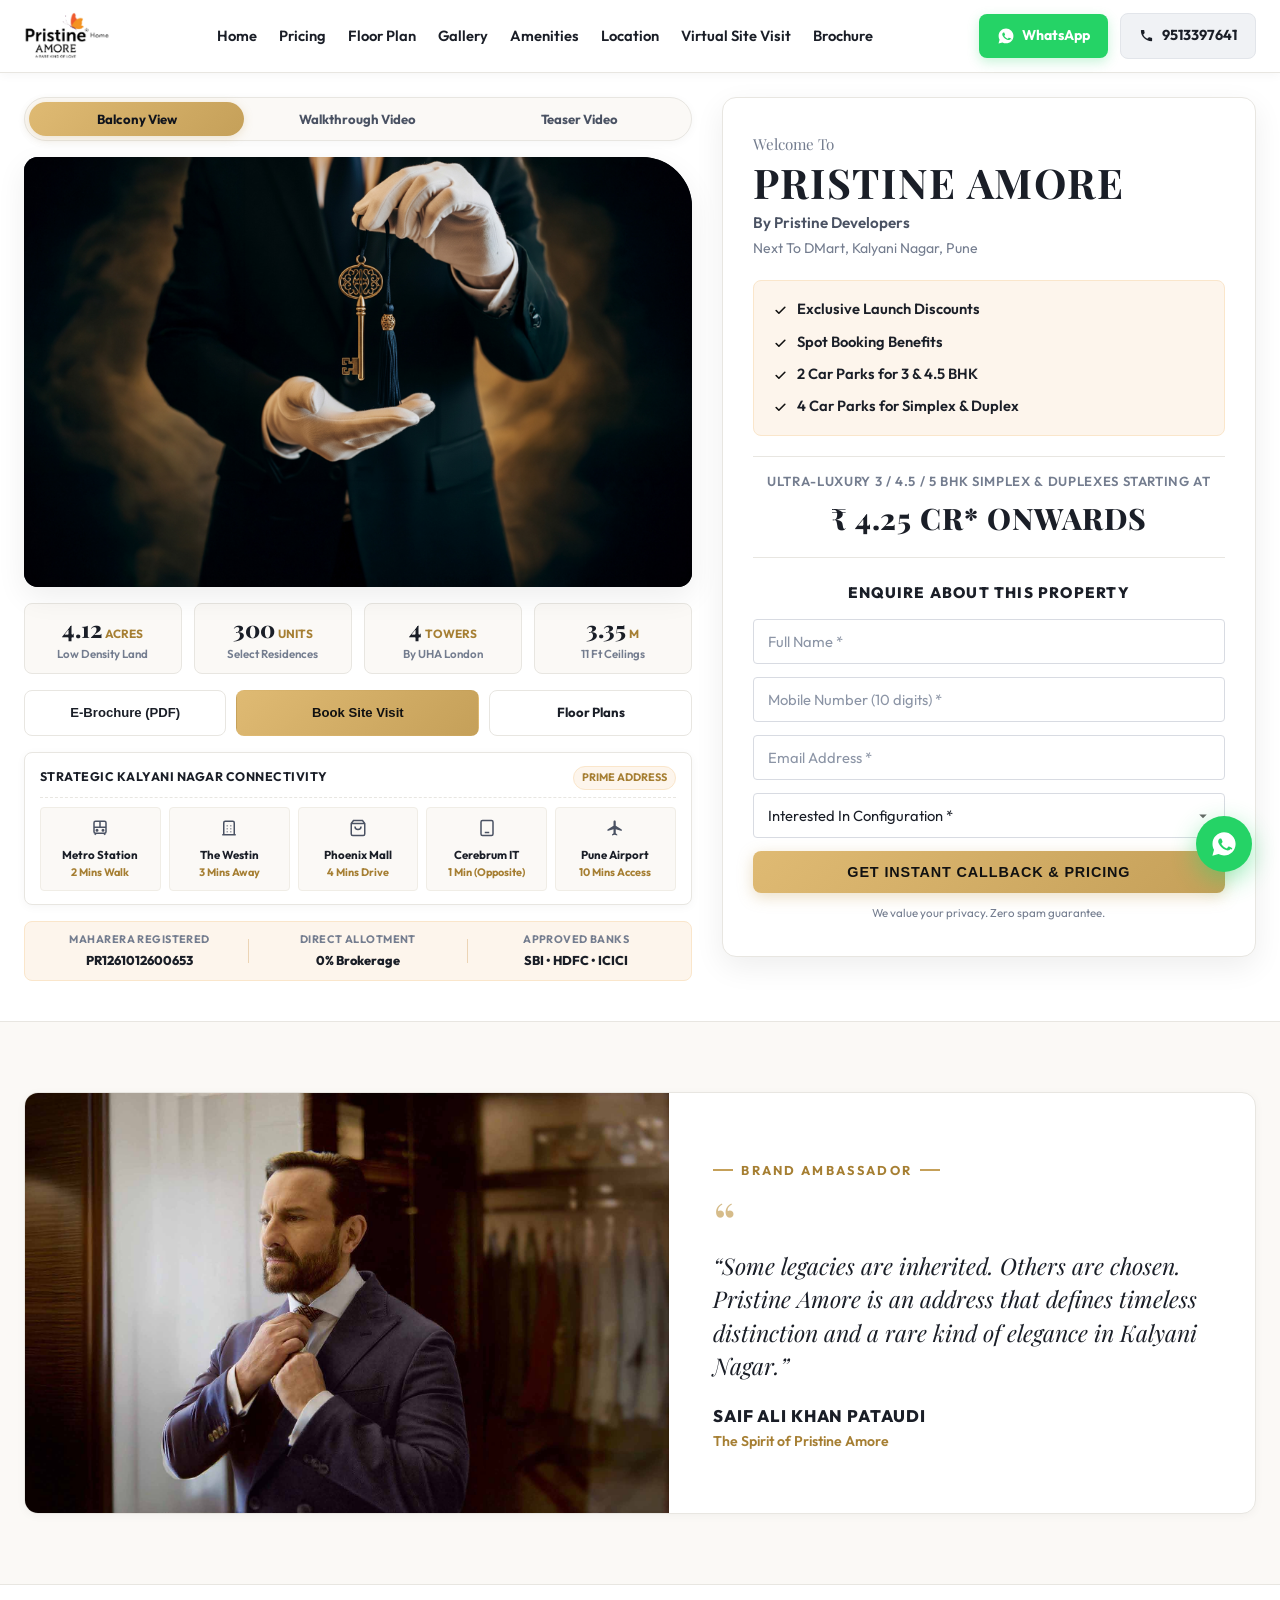
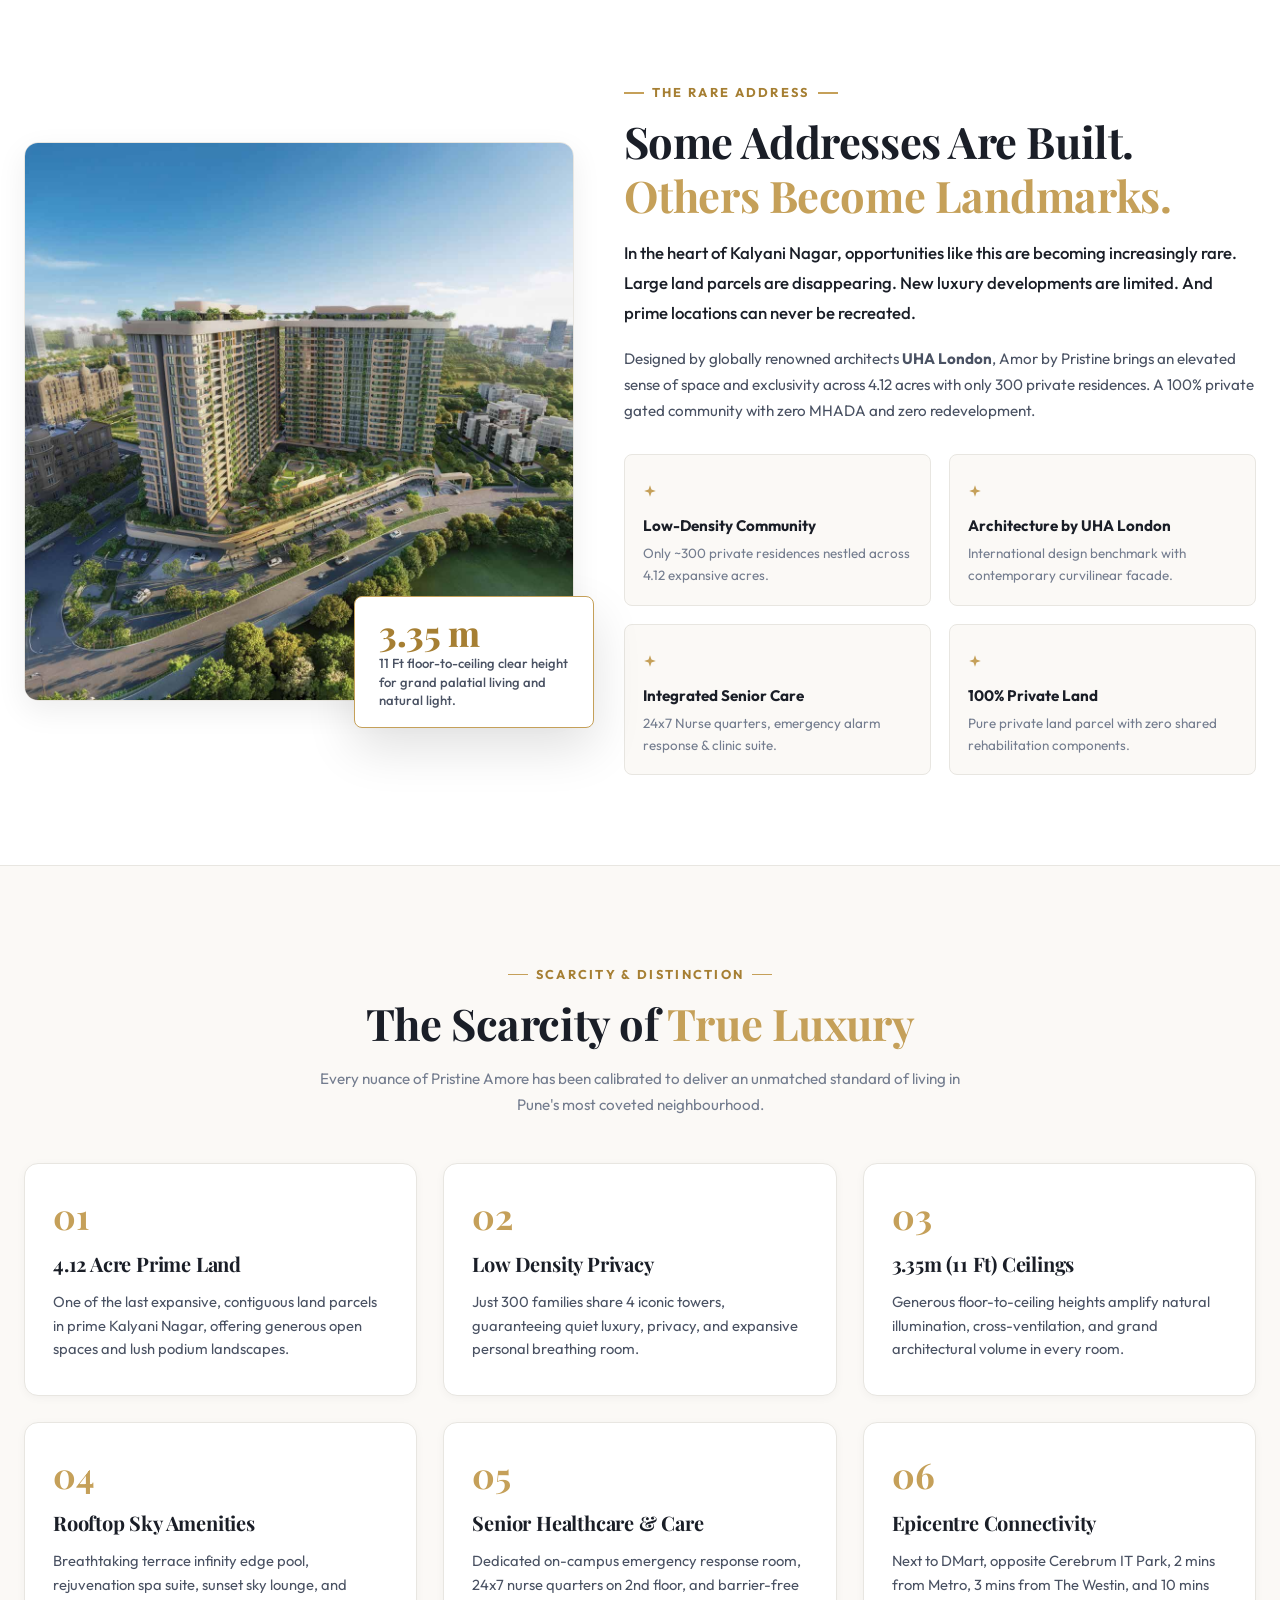
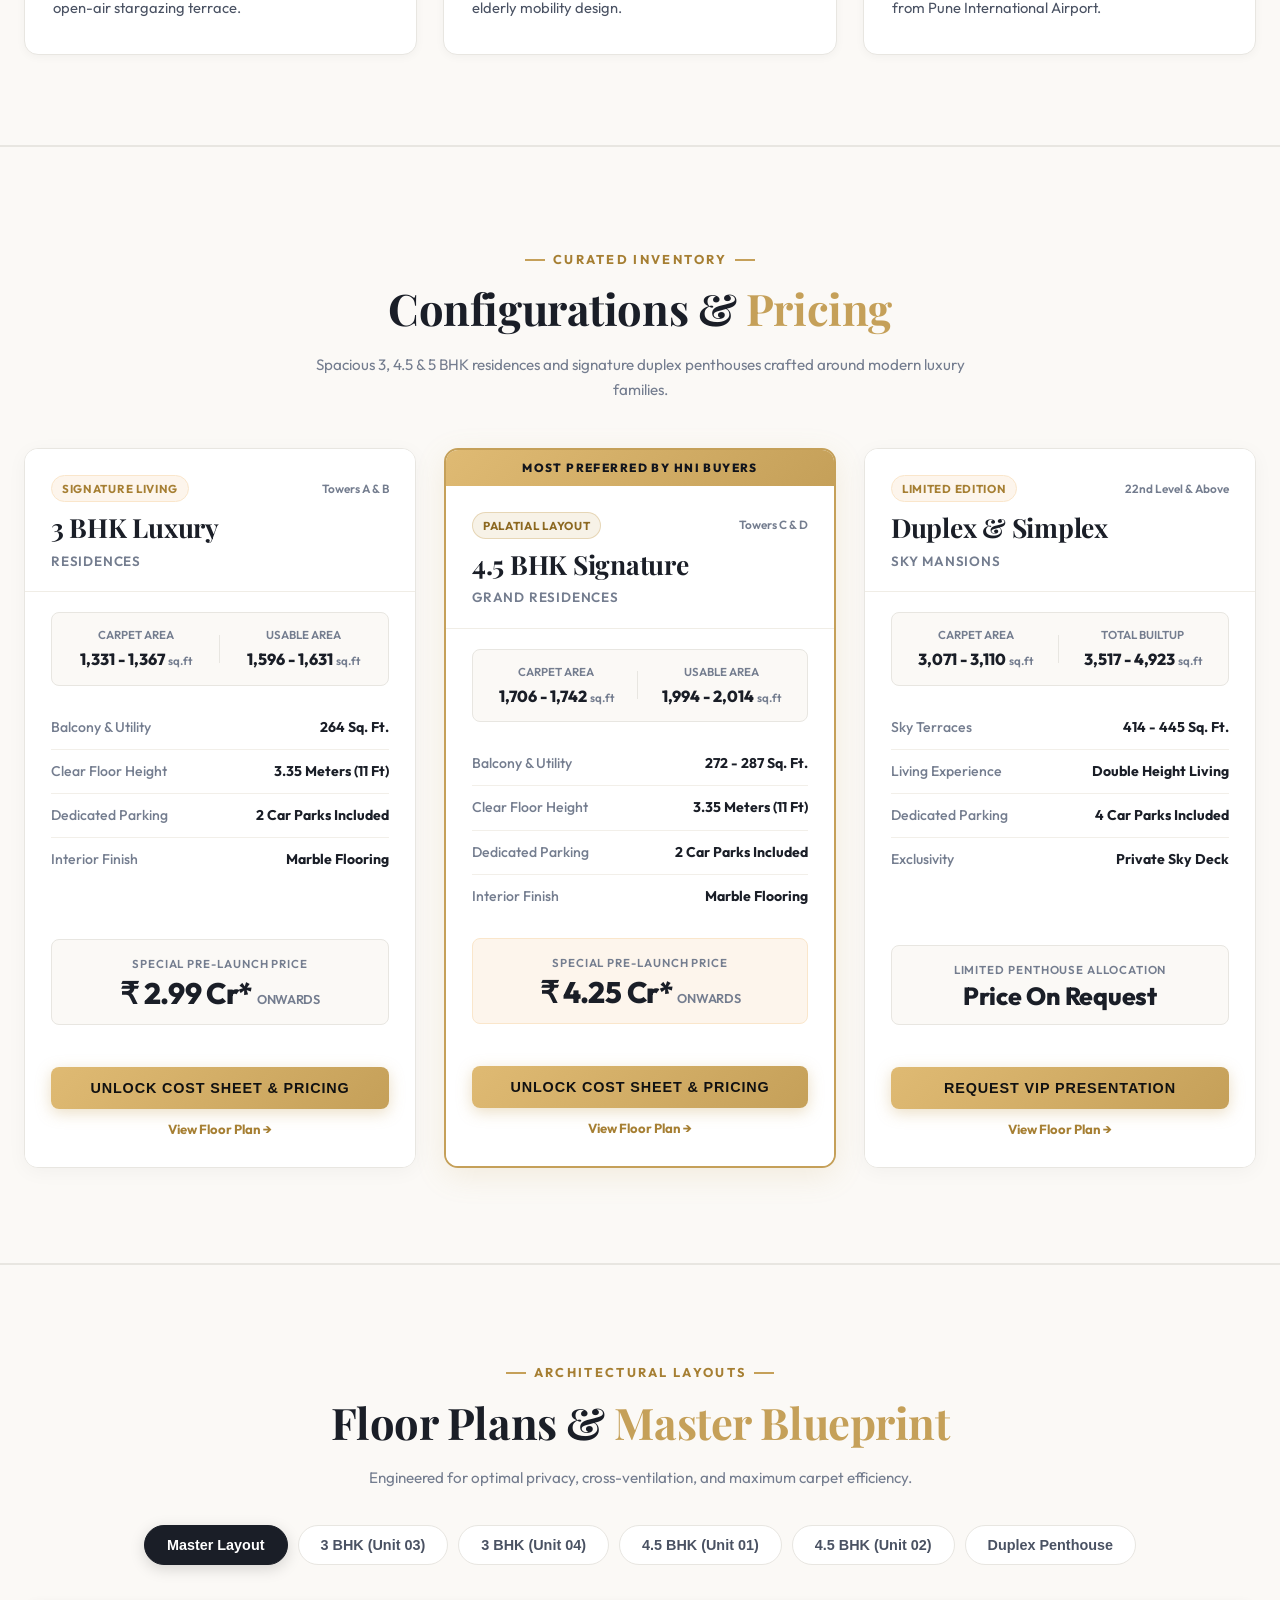
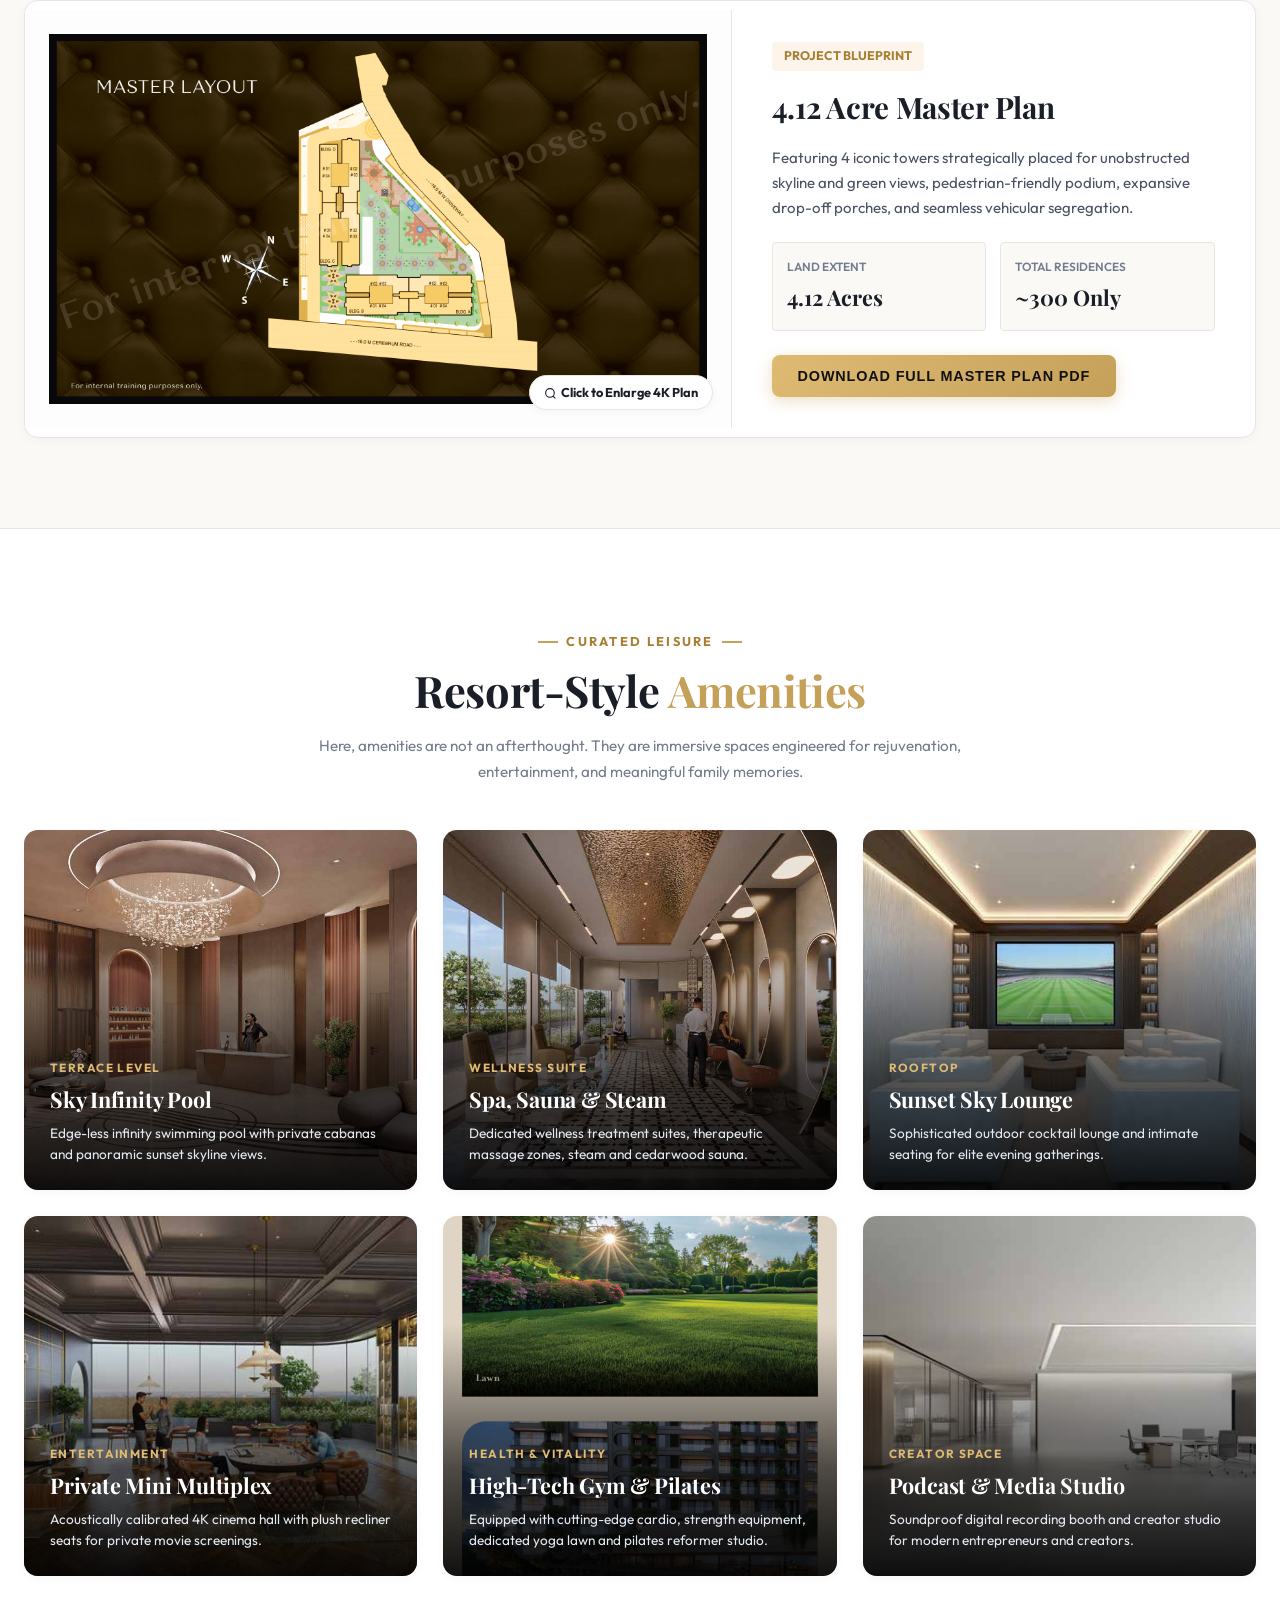
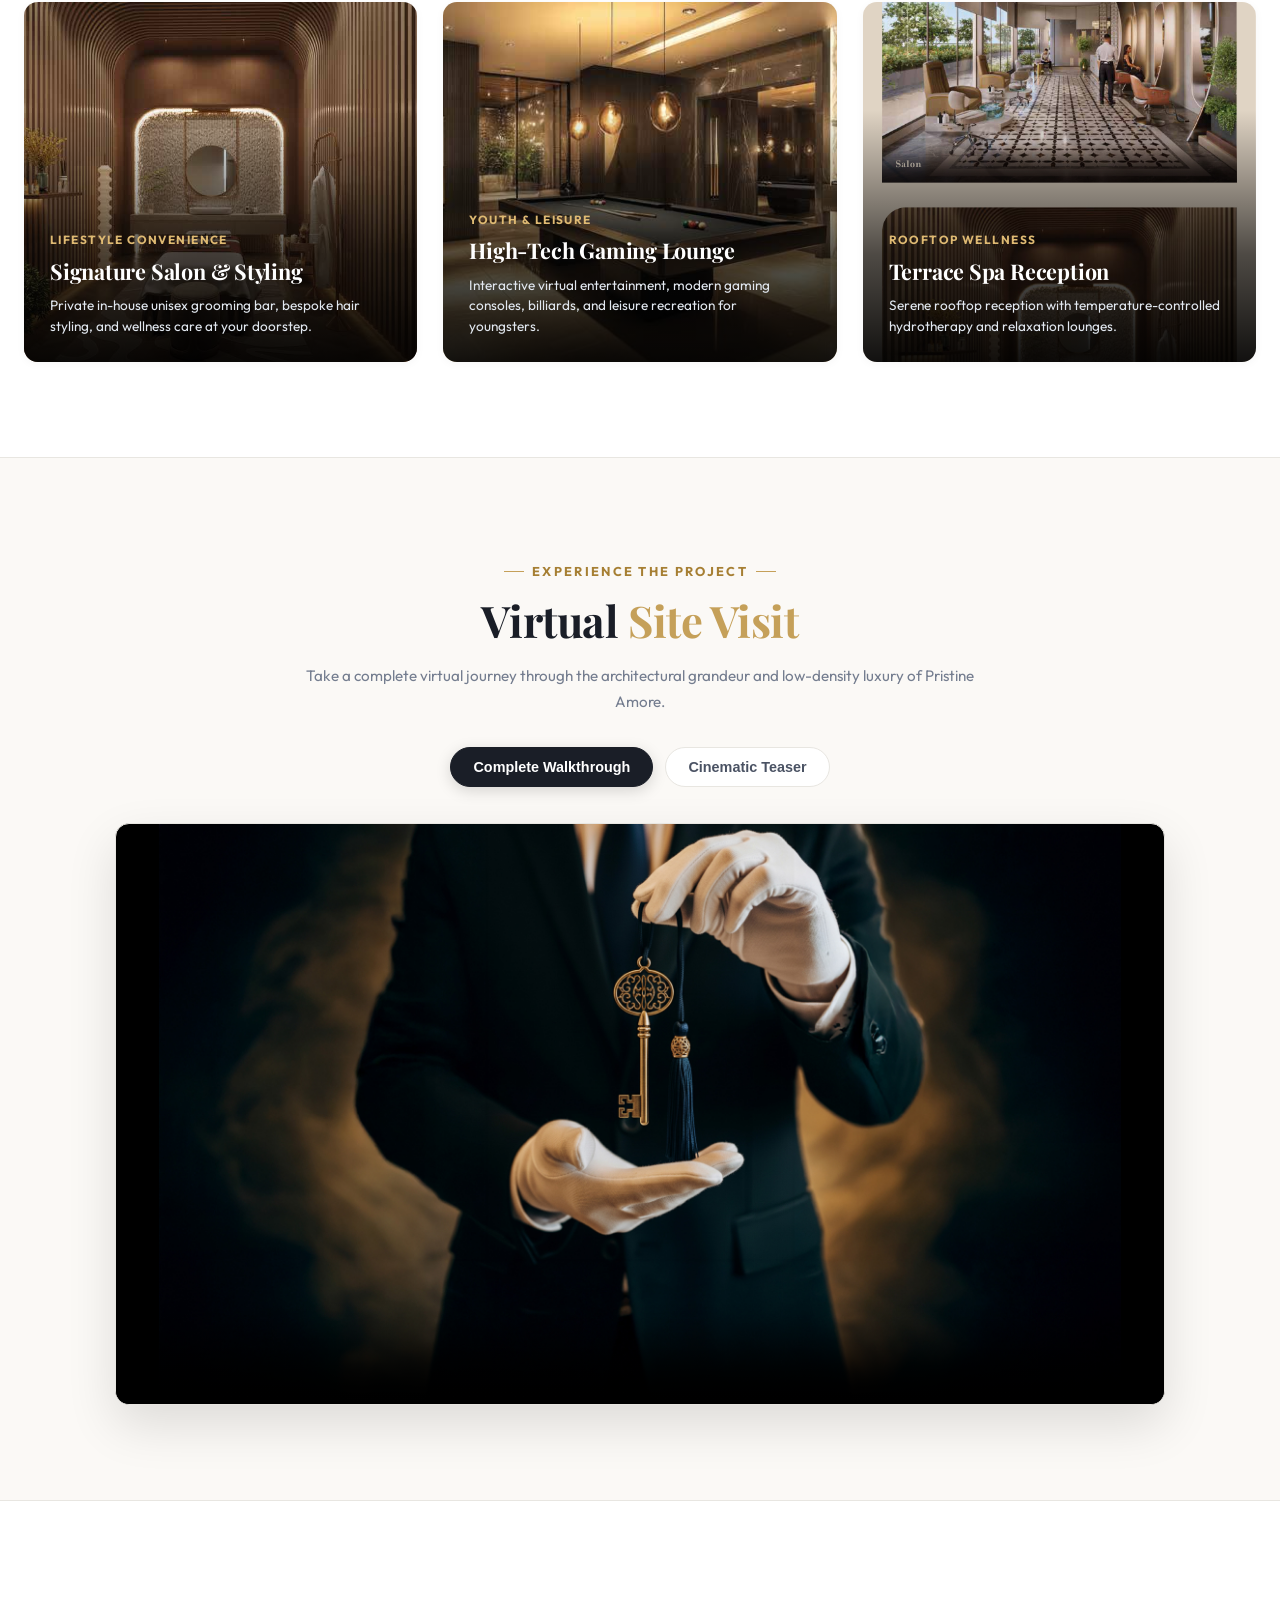
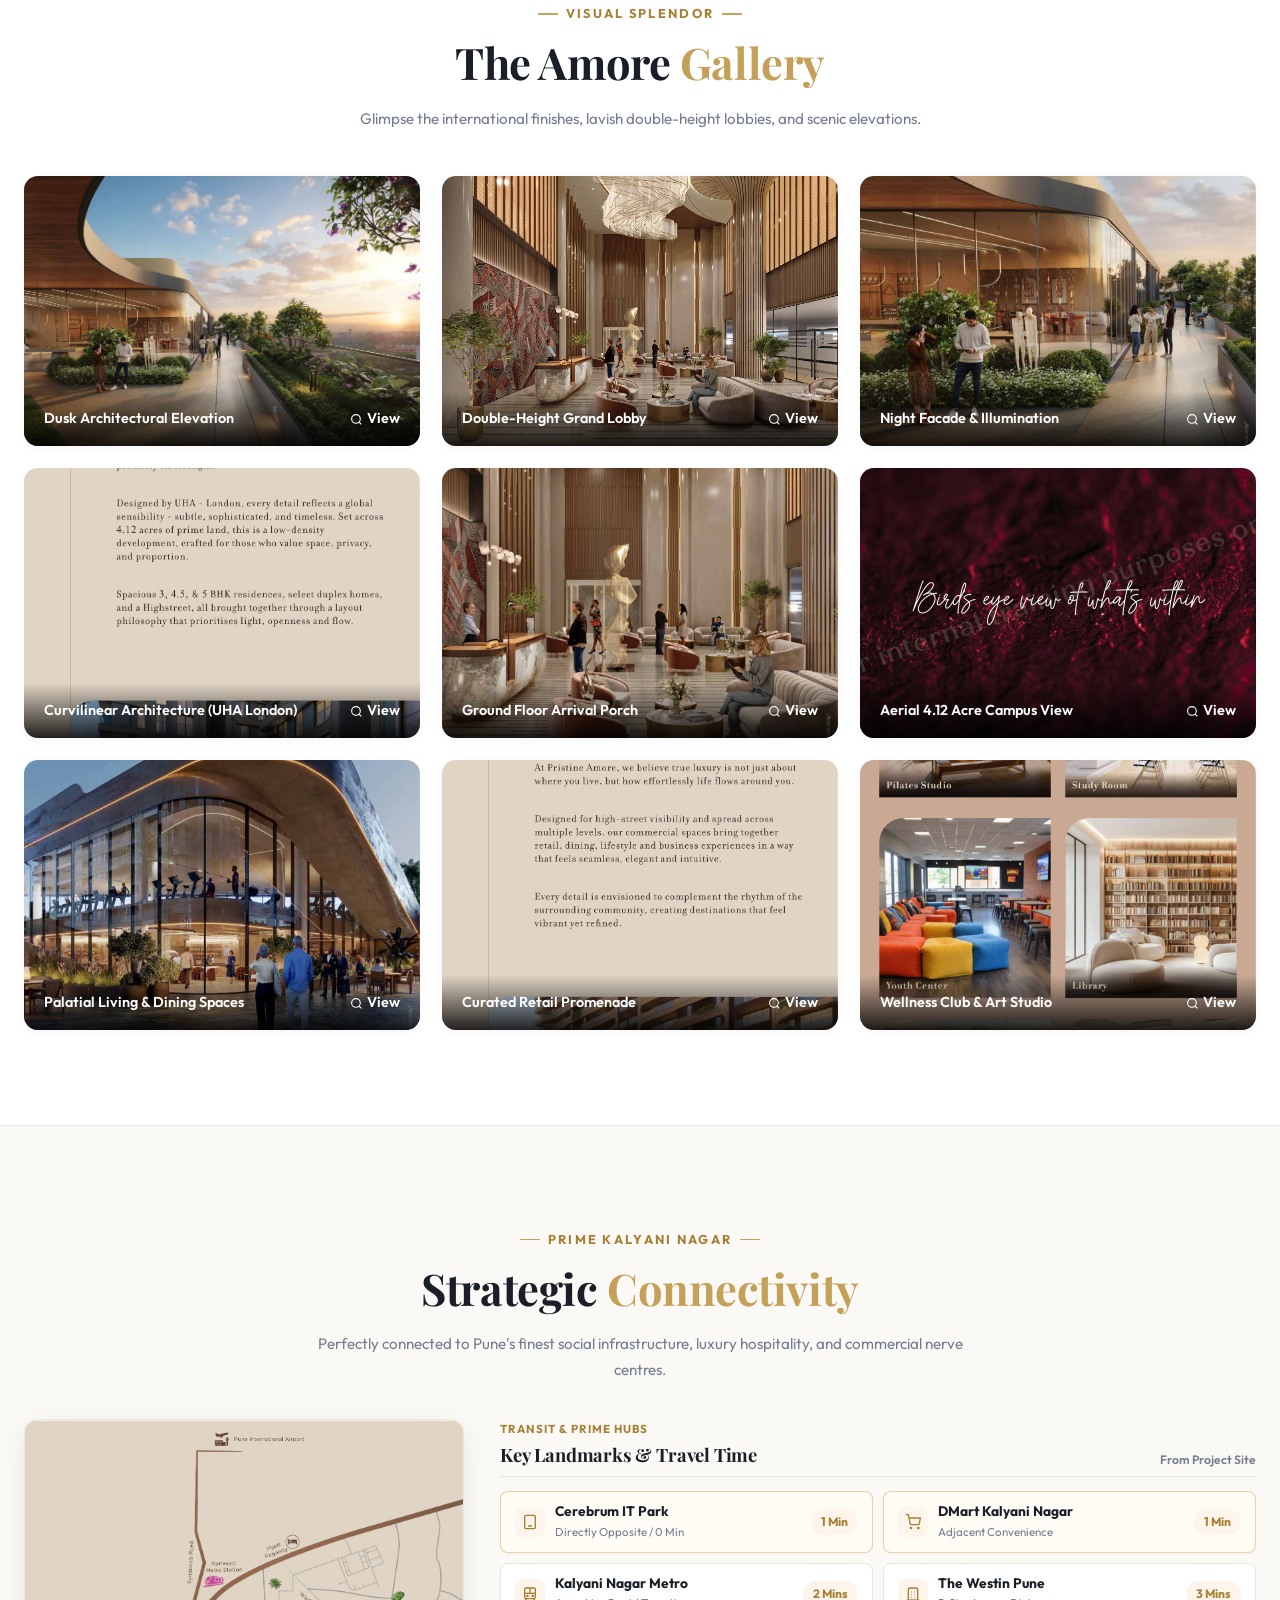
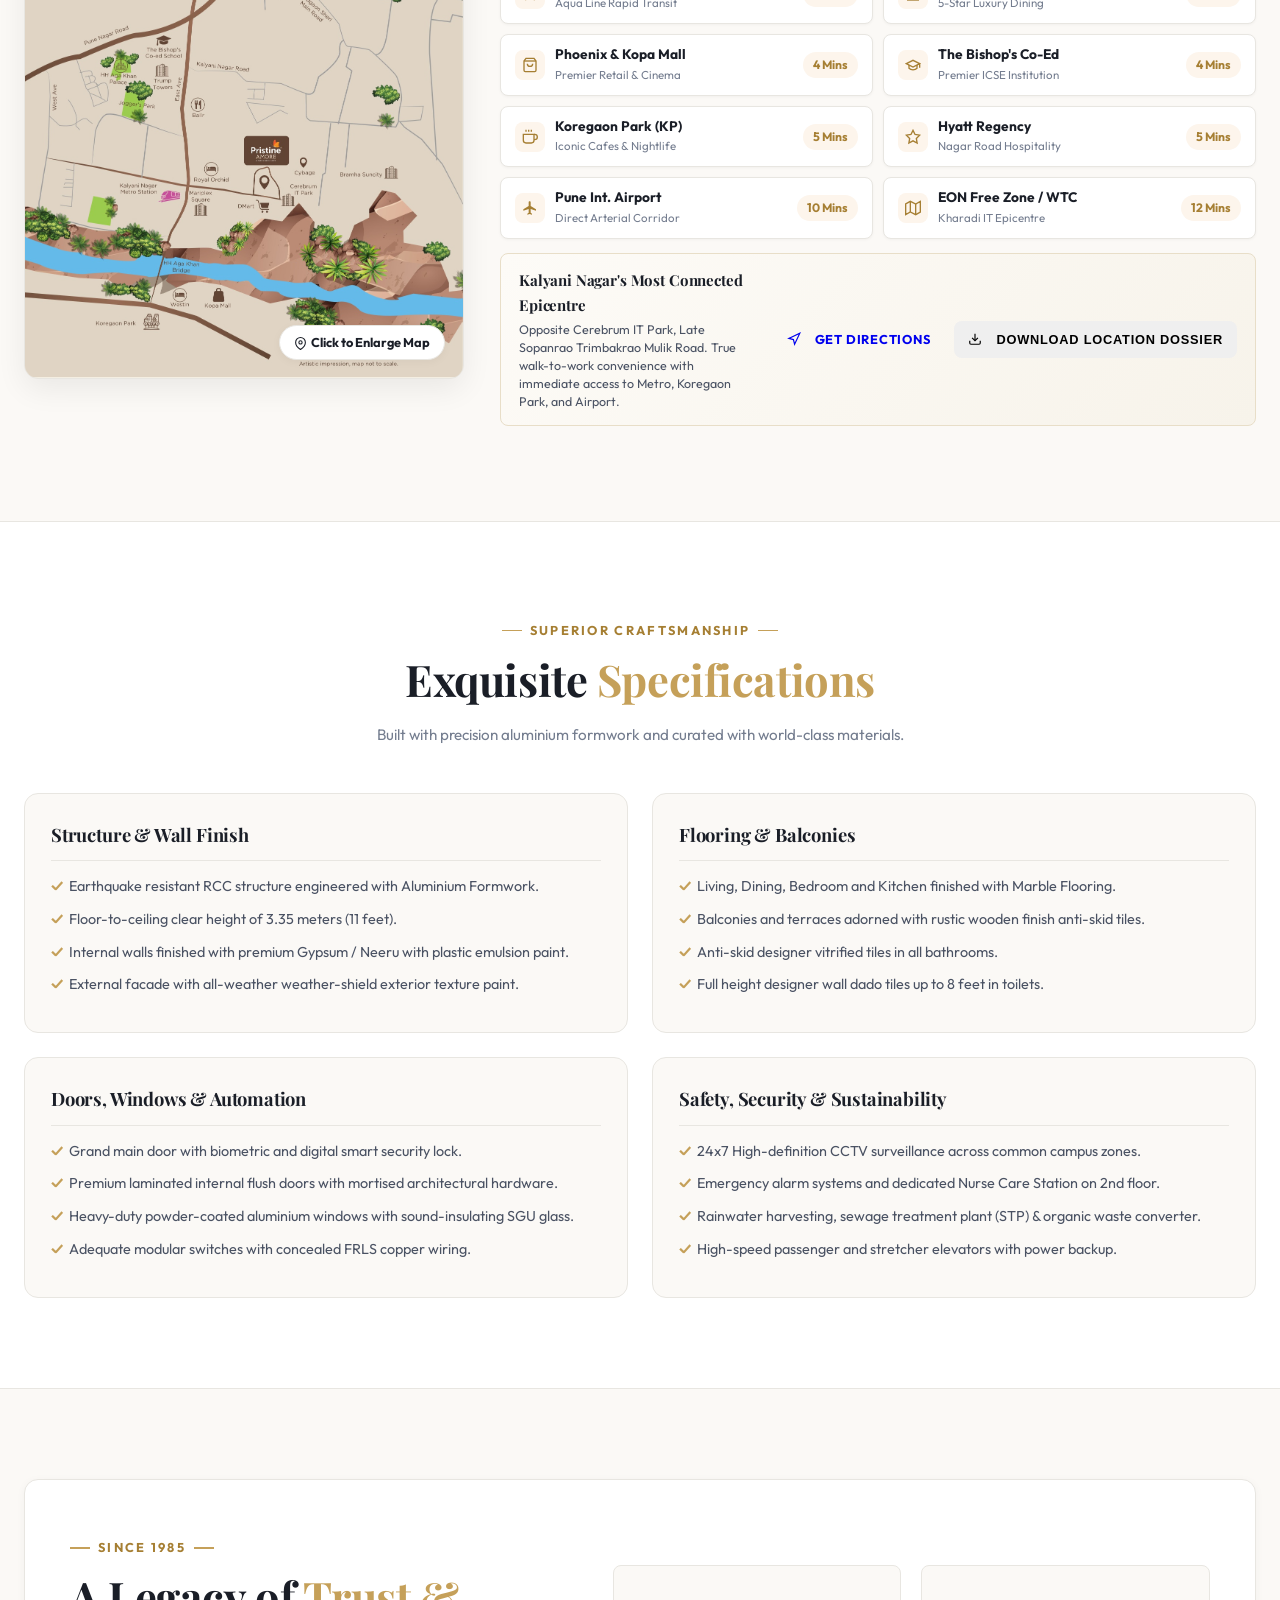
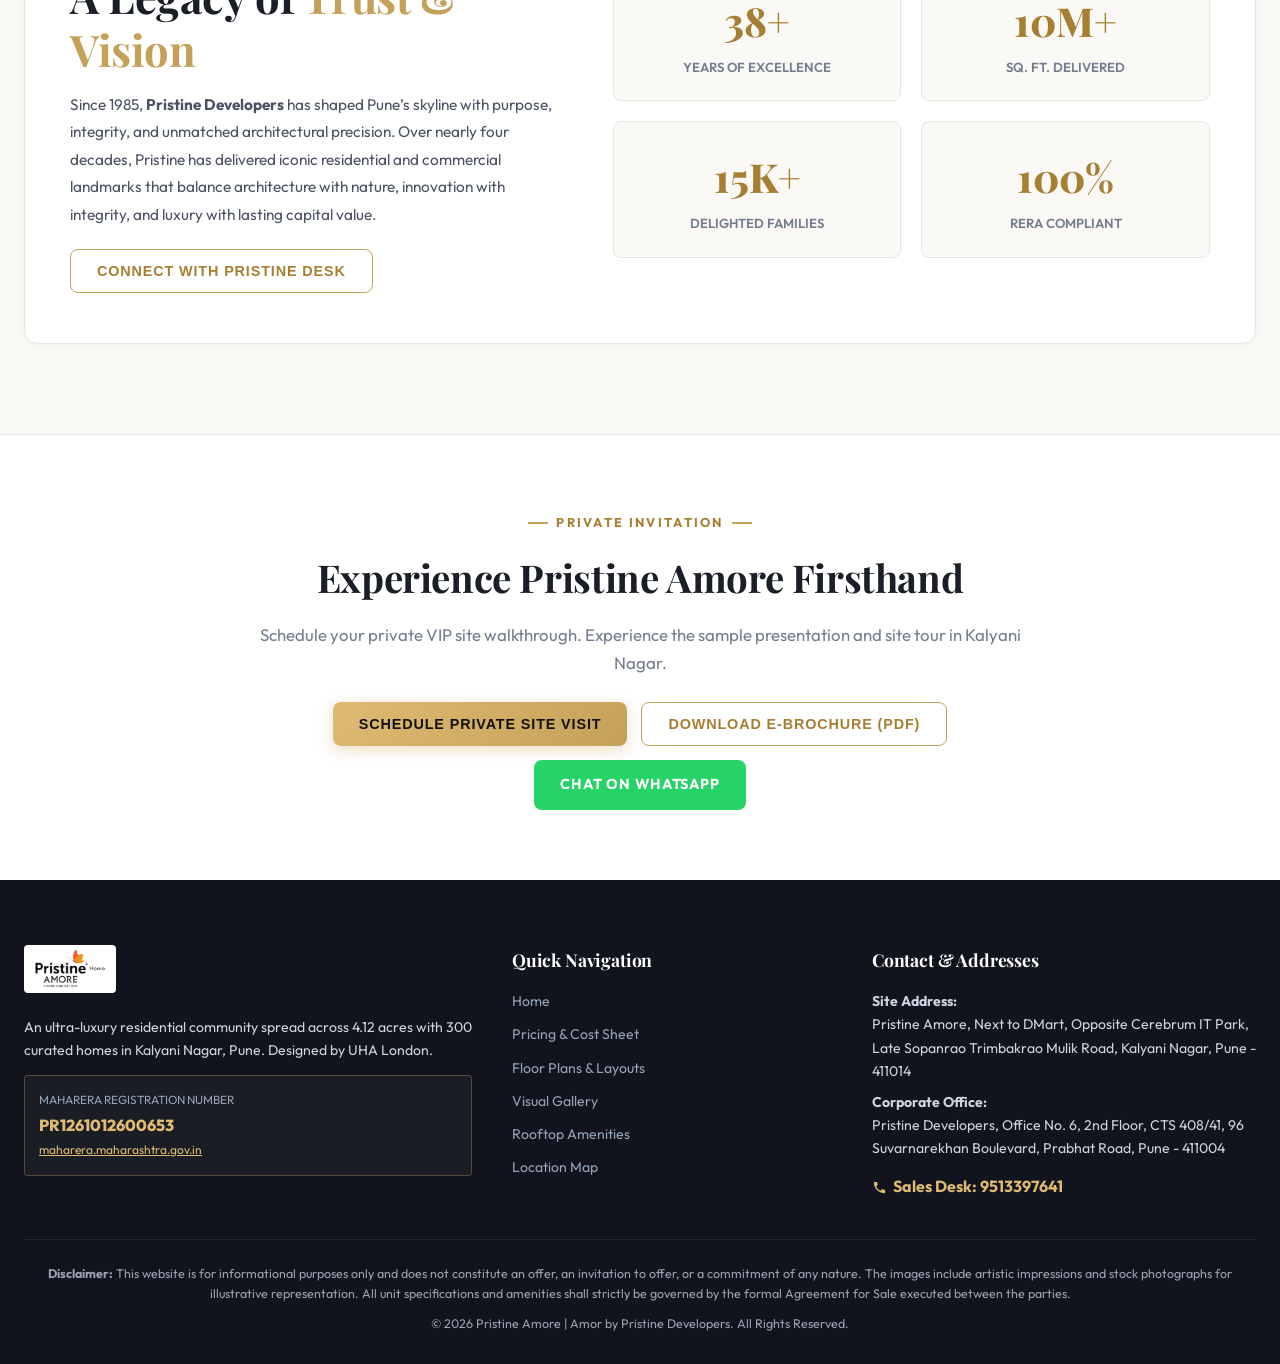
==== index.html @ bbbcb32c "first commit" ====
<!DOCTYPE html>
<html lang="en">
<head>
  <meta charset="UTF-8">
  <meta name="viewport" content="width=device-width, initial-scale=1.0, maximum-scale=5.0">
  <title>Pristine Amore Kalyani Nagar | Ultra-Luxury 3 & 4.5 BHK Residences Pune</title>
  <meta name="description" content="Welcome to Pristine Amore by Pristine Developers. Ultra-Luxury 3, 4.5 & 5 BHK Simplex & Duplexes next to DMart, Kalyani Nagar, Pune. RERA: PR1261012600653.">
  <meta name="keywords" content="Pristine Amore, Pristine Amore Kalyani Nagar, Amor by Pristine, Luxury flats in Kalyani Nagar, 3 BHK Kalyani Nagar, 4.5 BHK Pune, Pristine Developers">
  
  <!-- Favicon -->
  <link rel="icon" type="image/png" href="assets/images/logo_clean.png?v=3.2">

  <!-- Google Fonts -->
  <link rel="preconnect" href="https://fonts.googleapis.com">
  <link rel="preconnect" href="https://fonts.gstatic.com" crossorigin>
  <link href="https://fonts.googleapis.com/css2?family=Outfit:wght@300;400;500;600;700;800&family=Playfair+Display:ital,wght@0,500;0,600;0,700;0,800;1,500;1,600&display=swap" rel="stylesheet">

  <!-- Core Stylesheet -->
  <link rel="stylesheet" href="style.css?v=3.3">
</head>
<body>

  <!-- ========================================================================
       TOP HEADER & NAVBAR (Exact Clean White Layout like amorepristine.com)
       ======================================================================== -->
  <header class="site-header">
    <div class="container nav-container">
      <a href="#" class="brand-logo-wrap" aria-label="Pristine Amore Homepage">
        <img src="assets/images/logo_clean.png?v=3.2" alt="Pristine Amore Logo" class="brand-logo-img">
      </a>

      <!-- Desktop Navigation Menu -->
      <nav class="desktop-nav" aria-label="Primary Navigation">
        <a href="#hero" class="nav-link">Home</a>
        <a href="#pricing" class="nav-link">Pricing</a>
        <a href="#floorplans" class="nav-link">Floor Plan</a>
        <a href="#gallery" class="nav-link">Gallery</a>
        <a href="#amenities" class="nav-link">Amenities</a>
        <a href="#location" class="nav-link">Location</a>
        <a href="#video-tour" class="nav-link">Virtual Site Visit</a>
        <a href="#" class="nav-link" data-open-modal="true" data-source="Header Brochure Nav" data-title="Download Project E-Brochure">Brochure</a>
      </nav>

      <!-- Action Buttons -->
      <div class="nav-actions">
        <a href="https://wa.me/919513397641?text=Hi,%20I%20am%20interested%20in%20Pristine%20Amore%20Kalyani%20Nagar.%20Please%20share%20details." target="_blank" rel="noopener" class="nav-whatsapp-btn" title="Chat on WhatsApp">
          <svg width="18" height="18" viewBox="0 0 24 24" fill="currentColor"><path d="M12.04 2c-5.46 0-9.91 4.45-9.91 9.91 0 1.75.46 3.45 1.32 4.95L2.05 22l5.25-1.38c1.45.79 3.08 1.21 4.74 1.21 5.46 0 9.91-4.45 9.91-9.91 0-2.65-1.03-5.14-2.9-7.01A9.816 9.816 0 0012.04 2zm5.79 14.07c-.24.68-1.39 1.3-1.92 1.38-.49.07-1.12.1-3.23-.77-2.69-1.12-4.41-3.87-4.54-4.05-.13-.18-1.09-1.45-1.09-2.77 0-1.32.69-1.97.94-2.23.24-.26.54-.33.72-.33.18 0 .36 0 .52.01.17.01.39-.06.61.47.23.55.78 1.9.85 2.04.07.15.12.32.02.52-.1.2-.15.33-.3.51-.15.18-.32.4-.46.54-.15.15-.31.32-.13.63.18.31.79 1.31 1.7 2.12 1.17 1.04 2.16 1.37 2.47 1.52.31.15.49.13.67-.08.18-.21.78-.91.99-1.22.21-.31.42-.26.7-.15.28.11 1.78.84 2.08.99.3.15.5.23.57.36.07.13.07.76-.17 1.44z"/></svg>
          <span>WhatsApp</span>
        </a>

        <a href="tel:+919513397641" class="nav-phone-btn" title="Call Sales Desk">
          <svg width="15" height="15" viewBox="0 0 24 24" fill="currentColor"><path d="M6.62 10.79a15.053 15.053 0 006.59 6.59l2.2-2.2c.27-.27.67-.36 1.02-.24 1.12.37 2.33.57 3.57.57.55 0 1 .45 1 1V20c0 .55-.45 1-1 1-9.39 0-17-7.61-17-17 0-.55.45-1 1-1h3.5c.55 0 1 .45 1 1 0 1.25.2 2.45.57 3.57.11.35.03.74-.25 1.02l-2.2 2.2z"/></svg>
          <span>9513397641</span>
        </a>

        <button class="mobile-menu-btn" aria-label="Toggle Navigation Menu">
          <svg width="28" height="28" viewBox="0 0 24 24" fill="none" stroke="currentColor" stroke-width="2"><line x1="3" y1="12" x2="21" y2="12"></line><line x1="3" y1="6" x2="21" y2="6"></line><line x1="3" y1="18" x2="21" y2="18"></line></svg>
        </button>
      </div>
    </div>
  </header>

  <!-- Mobile Drawer Menu -->
  <aside class="mobile-nav-drawer">
    <button class="mobile-drawer-close" aria-label="Close Menu">&times;</button>
    <div style="margin-bottom: 20px;">
      <img src="assets/images/logo_clean.png?v=3.2" alt="Pristine Amore" style="height: 48px;">
    </div>
    <ul class="mobile-nav-links">
      <li><a href="#hero" class="mobile-nav-link">Home</a></li>
      <li><a href="#pricing" class="mobile-nav-link">Pricing</a></li>
      <li><a href="#floorplans" class="mobile-nav-link">Floor Plan</a></li>
      <li><a href="#gallery" class="mobile-nav-link">Gallery</a></li>
      <li><a href="#amenities" class="mobile-nav-link">Amenities</a></li>
      <li><a href="#location" class="mobile-nav-link">Location</a></li>
      <li><a href="#video-tour" class="mobile-nav-link">Virtual Site Visit</a></li>
      <li><a href="#overview" class="mobile-nav-link">About Project</a></li>
    </ul>
    <div style="margin-top: 30px;">
      <a href="tel:+919513397641" class="btn btn-dark" style="width: 100%; margin-bottom: 12px; text-align: center;">Call 9513397641</a>
      <a href="https://wa.me/919513397641" target="_blank" rel="noopener" class="btn" style="width: 100%; background: var(--whatsapp-green); color: #fff; text-align: center;">WhatsApp Chat</a>
    </div>
  </aside>

  <!-- ========================================================================
       HERO SECTION (Exact Layout & Visuals like amorepristine.com)
       ======================================================================== -->
  <section class="hero-clean-section" id="hero">
    <div class="container hero-clean-grid">
      <!-- Left Hero Column (Media + Quick Stats + Action Pills) -->
      <div class="hero-left-column">
        <!-- Hero Media Segmented Switcher (Clean Dedicated Bar - Never Obstructs Video) -->
        <div class="hero-media-switch-bar">
          <button class="hero-switch-btn active" data-type="photo">
            Balcony View
          </button>
          <button class="hero-switch-btn" data-type="video" data-src="assets/videos/walkthrough.mp4">
            Walkthrough Video
          </button>
          <button class="hero-switch-btn" data-type="video" data-src="assets/videos/teaser.mp4">
            Teaser Video
          </button>
        </div>

        <!-- Curved Media Container (100% Clean Visual - Zero Overlays) -->
        <div class="hero-media-container">
          <!-- High-Res Balcony Render (From User Reference) -->
          <img src="assets/images/hero_balcony_luxury.jpg" alt="Pristine Amore Luxury Balcony" id="heroMainImg" class="hero-media-img">

          <!-- Embedded Video Player (Full Quality, No Tint) -->
          <video id="heroMainVideo" class="hero-media-video" controls loop playsinline preload="metadata">
            <source src="assets/videos/teaser.mp4" type="video/mp4">
            Your browser does not support video.
          </video>
        </div>

        <!-- Quick Snapshot Stats Strip (Fills Space Perfectly) -->
        <div class="hero-quick-stats">
          <div class="quick-stat-card">
            <div class="stat-number-wrap">
              <span class="stat-number">4.12</span>
              <span class="stat-unit">Acres</span>
            </div>
            <span class="stat-desc">Low Density Land</span>
          </div>
          <div class="quick-stat-card">
            <div class="stat-number-wrap">
              <span class="stat-number">300</span>
              <span class="stat-unit">Units</span>
            </div>
            <span class="stat-desc">Select Residences</span>
          </div>
          <div class="quick-stat-card">
            <div class="stat-number-wrap">
              <span class="stat-number">4</span>
              <span class="stat-unit">Towers</span>
            </div>
            <span class="stat-desc">By UHA London</span>
          </div>
          <div class="quick-stat-card">
            <div class="stat-number-wrap">
              <span class="stat-number">3.35</span>
              <span class="stat-unit">m</span>
            </div>
            <span class="stat-desc">11 Ft Ceilings</span>
          </div>
        </div>

        <!-- Action Pills Under Stats -->
        <div class="hero-action-pills">
          <button class="hero-pill-btn" data-open-modal="true" data-source="Hero Brochure Pill" data-title="Download Project E-Brochure">
            E-Brochure (PDF)
          </button>
          <button class="hero-pill-btn hero-pill-gold" data-open-modal="true" data-source="Hero Site Visit Pill" data-title="Book Private VIP Site Visit">
            Book Site Visit
          </button>
          <a href="#floorplans" class="hero-pill-btn">
            Floor Plans
          </a>
        </div>

        <!-- Prime Connectivity & Proximity Highlights -->
        <div class="hero-connectivity-box">
          <div class="hero-conn-header">
            <span class="hero-conn-title">Strategic Kalyani Nagar Connectivity</span>
            <span class="hero-conn-tag">Prime Address</span>
          </div>
          <div class="hero-conn-grid">
            <div class="hero-conn-item">
              <span class="hero-conn-icon"><svg width="18" height="18" viewBox="0 0 24 24" fill="none" stroke="currentColor" stroke-width="2"><rect x="4" y="3" width="16" height="16" rx="2"></rect><path d="M4 11h16"></path><path d="M12 3v8"></path><circle cx="8" cy="15" r="1"></circle><circle cx="16" cy="15" r="1"></circle><path d="M7 19l-2 2"></path><path d="M17 19l2 2"></path></svg></span>
              <div class="hero-conn-text">
                <strong>Metro Station</strong>
                <span>2 Mins Walk</span>
              </div>
            </div>
            <div class="hero-conn-item">
              <span class="hero-conn-icon"><svg width="18" height="18" viewBox="0 0 24 24" fill="none" stroke="currentColor" stroke-width="2"><path d="M3 21h18"></path><path d="M5 21V5a2 2 0 0 1 2-2h10a2 2 0 0 1 2 2v16"></path><path d="M9 9h1"></path><path d="M9 13h1"></path><path d="M9 17h1"></path><path d="M14 9h1"></path><path d="M14 13h1"></path><path d="M14 17h1"></path></svg></span>
              <div class="hero-conn-text">
                <strong>The Westin</strong>
                <span>3 Mins Away</span>
              </div>
            </div>
            <div class="hero-conn-item">
              <span class="hero-conn-icon"><svg width="18" height="18" viewBox="0 0 24 24" fill="none" stroke="currentColor" stroke-width="2"><path d="M6 2L3 6v14a2 2 0 0 0 2 2h14a2 2 0 0 0 2-2V6l-3-4z"></path><line x1="3" y1="6" x2="21" y2="6"></line><path d="M16 10a4 4 0 0 1-8 0"></path></svg></span>
              <div class="hero-conn-text">
                <strong>Phoenix Mall</strong>
                <span>4 Mins Drive</span>
              </div>
            </div>
            <div class="hero-conn-item">
              <span class="hero-conn-icon"><svg width="18" height="18" viewBox="0 0 24 24" fill="none" stroke="currentColor" stroke-width="2"><rect x="4" y="2" width="16" height="20" rx="2"></rect><line x1="9" y1="6" x2="9" y2="6.01"></line><line x1="15" y1="6" x2="15" y2="6.01"></line><line x1="9" y1="10" x2="9" y2="10.01"></line><line x1="15" y1="10" x2="15" y2="10.01"></line><line x1="9" y1="14" x2="9" y2="14.01"></line><line x1="15" y1="14" x2="15" y2="14.01"></line><line x1="9" y1="18" x2="15" y2="18"></line></svg></span>
              <div class="hero-conn-text">
                <strong>Cerebrum IT</strong>
                <span>1 Min (Opposite)</span>
              </div>
            </div>
            <div class="hero-conn-item">
              <span class="hero-conn-icon"><svg width="18" height="18" viewBox="0 0 24 24" fill="currentColor"><path d="M21 16v-2l-8-5V3.5c0-.83-.67-1.5-1.5-1.5S10 2.67 10 3.5V9l-8 5v2l8-2.5V19l-2 1.5V22l3.5-1 3.5 1v-1.5L13 19v-5.5l8 2.5z"/></svg></span>
              <div class="hero-conn-text">
                <strong>Pune Airport</strong>
                <span>10 Mins Access</span>
              </div>
            </div>
          </div>
        </div>

        <!-- Developer Trust & Allotment Privileges -->
        <div class="hero-trust-bar">
          <div class="hero-trust-item">
            <span class="hero-trust-badge">MahaRERA Registered</span>
            <span class="hero-trust-val">PR1261012600653</span>
          </div>
          <div class="hero-trust-divider"></div>
          <div class="hero-trust-item">
            <span class="hero-trust-badge">Direct Allotment</span>
            <span class="hero-trust-val">0% Brokerage</span>
          </div>
          <div class="hero-trust-divider"></div>
          <div class="hero-trust-item">
            <span class="hero-trust-badge">Approved Banks</span>
            <span class="hero-trust-val">SBI • HDFC • ICICI</span>
          </div>
        </div>
      </div>

      <!-- Right Column: Hero Information & Clean Lead Form -->
      <div class="hero-info-card">
        <span class="hero-welcome-tag">Welcome To</span>
        <h1 class="hero-main-title">PRISTINE AMORE</h1>
        <div class="hero-developer-sub">By Pristine Developers</div>
        <div class="hero-location-sub">Next To DMart, Kalyani Nagar, Pune</div>

        <!-- Beige Highlights Box with Checkmarks (Exact as reference) -->
        <div class="hero-feature-box">
          <ul class="hero-feature-list">
            <li class="hero-feature-item">
              <span class="hero-feature-check"><svg width="13" height="13" viewBox="0 0 24 24" fill="none" stroke="currentColor" stroke-width="3" stroke-linecap="round" stroke-linejoin="round" style="vertical-align: middle;"><polyline points="20 6 9 17 4 12"></polyline></svg></span>
              <span>Exclusive Launch Discounts</span>
            </li>
            <li class="hero-feature-item">
              <span class="hero-feature-check"><svg width="13" height="13" viewBox="0 0 24 24" fill="none" stroke="currentColor" stroke-width="3" stroke-linecap="round" stroke-linejoin="round" style="vertical-align: middle;"><polyline points="20 6 9 17 4 12"></polyline></svg></span>
              <span>Spot Booking Benefits</span>
            </li>
            <li class="hero-feature-item">
              <span class="hero-feature-check"><svg width="13" height="13" viewBox="0 0 24 24" fill="none" stroke="currentColor" stroke-width="3" stroke-linecap="round" stroke-linejoin="round" style="vertical-align: middle;"><polyline points="20 6 9 17 4 12"></polyline></svg></span>
              <span>2 Car Parks for 3 & 4.5 BHK</span>
            </li>
            <li class="hero-feature-item">
              <span class="hero-feature-check"><svg width="13" height="13" viewBox="0 0 24 24" fill="none" stroke="currentColor" stroke-width="3" stroke-linecap="round" stroke-linejoin="round" style="vertical-align: middle;"><polyline points="20 6 9 17 4 12"></polyline></svg></span>
              <span>4 Car Parks for Simplex & Duplex</span>
            </li>
          </ul>
        </div>

        <!-- Pricing Highlight -->
        <div class="hero-price-wrap">
          <div class="hero-config-label">Ultra-Luxury 3 / 4.5 / 5 BHK Simplex & Duplexes Starting At</div>
          <div class="hero-price-val">₹ 4.25 CR* ONWARDS</div>
        </div>

        <!-- Clean Form (Exact Title as reference) -->
        <div class="hero-form-title">ENQUIRE ABOUT THIS PROPERTY</div>

        <form id="heroEnquiryForm" method="POST" action="send-mail.php">
          <input type="hidden" name="source" value="Hero Property Enquiry">

          <div class="form-group">
            <input type="text" name="name" class="form-control" placeholder="Full Name *" required>
          </div>

          <div class="form-group">
            <input type="tel" name="phone" class="form-control" placeholder="Mobile Number (10 digits) *" required pattern="[0-9]{10}">
          </div>

          <div class="form-group">
            <input type="email" name="email" class="form-control" placeholder="Email Address *" required>
          </div>

          <div class="form-group">
            <select name="config" class="form-control" required>
              <option value="" disabled selected>Interested In Configuration *</option>
              <option value="3 BHK Luxury Residence">3 BHK Luxury Residence</option>
              <option value="4.5 BHK Signature Residence">4.5 BHK Signature Residence</option>
              <option value="5 BHK Simplex / Duplex Penthouse">5 BHK Simplex / Duplex</option>
            </select>
          </div>

          <button type="submit" class="btn btn-gold" style="width: 100%;">
            GET INSTANT CALLBACK & PRICING
          </button>

          <div class="form-feedback"></div>
          <p class="form-privacy-note">We value your privacy. Zero spam guarantee.</p>
        </form>
      </div>
    </div>
  </section>

  <!-- ========================================================================
       CELEBRITY BRAND SPOTLIGHT: SAIF ALI KHAN PATAUDI
       ======================================================================== -->
  <section class="brand-spotlight-section">
    <div class="container">
      <div class="spotlight-card">
        <div class="spotlight-img-wrap">
          <img src="assets/images/saif_ali_khan_wide.jpg" alt="Saif Ali Khan Pataudi at Pristine Amore" class="spotlight-img">
        </div>
        <div class="spotlight-content">
          <span class="section-label">Brand Ambassador</span>
          <div class="quote-symbol">“</div>
          <p class="spotlight-quote">
            “Some legacies are inherited. Others are chosen. Pristine Amore is an address that defines timeless distinction and a rare kind of elegance in Kalyani Nagar.”
          </p>
          <div class="spotlight-author-title">Saif Ali Khan Pataudi</div>
          <div class="spotlight-author-sub">The Spirit of Pristine Amore</div>
        </div>
      </div>
    </div>
  </section>

  <!-- ========================================================================
       PROJECT OVERVIEW & LANDMARK STORY
       ======================================================================== -->
  <section class="overview-section" id="overview">
    <div class="container">
      <div class="overview-grid">
        <!-- Visual Column -->
        <div class="overview-img-cluster">
          <img src="assets/images/hero_tower_facade.jpg" alt="Pristine Amore Tower Facade" class="overview-main-img">
          <div class="overview-floating-badge">
            <div class="overview-floating-val">3.35 m</div>
            <div class="overview-floating-text">11 Ft floor-to-ceiling clear height for grand palatial living and natural light.</div>
          </div>
        </div>

        <!-- Narrative Column -->
        <div class="overview-content">
          <span class="section-label">The Rare Address</span>
          <h2 class="section-title">
            Some Addresses Are Built.<br>
            <span class="text-gold">Others Become Landmarks.</span>
          </h2>
          <p style="font-size: 1.05rem; line-height: 1.8; margin-bottom: 18px; color: var(--text-heading); font-weight: 500;">
            In the heart of Kalyani Nagar, opportunities like this are becoming increasingly rare. Large land parcels are disappearing. New luxury developments are limited. And prime locations can never be recreated.
          </p>
          <p style="color: var(--text-body); font-size: 0.95rem; line-height: 1.7;">
            Designed by globally renowned architects <strong>UHA London</strong>, Amor by Pristine brings an elevated sense of space and exclusivity across 4.12 acres with only 300 private residences. A 100% private gated community with zero MHADA and zero redevelopment.
          </p>

          <div class="overview-features-list">
            <div class="overview-feature-box">
              <div class="overview-feature-icon"><svg width="14" height="14" viewBox="0 0 24 24" fill="currentColor"><path d="M12 2L14.5 9.5L22 12L14.5 14.5L12 22L9.5 14.5L2 12L9.5 9.5L12 2Z"/></svg></div>
              <div class="overview-feature-title">Low-Density Community</div>
              <div class="overview-feature-desc">Only ~300 private residences nestled across 4.12 expansive acres.</div>
            </div>
            <div class="overview-feature-box">
              <div class="overview-feature-icon"><svg width="14" height="14" viewBox="0 0 24 24" fill="currentColor"><path d="M12 2L14.5 9.5L22 12L14.5 14.5L12 22L9.5 14.5L2 12L9.5 9.5L12 2Z"/></svg></div>
              <div class="overview-feature-title">Architecture by UHA London</div>
              <div class="overview-feature-desc">International design benchmark with contemporary curvilinear facade.</div>
            </div>
            <div class="overview-feature-box">
              <div class="overview-feature-icon"><svg width="14" height="14" viewBox="0 0 24 24" fill="currentColor"><path d="M12 2L14.5 9.5L22 12L14.5 14.5L12 22L9.5 14.5L2 12L9.5 9.5L12 2Z"/></svg></div>
              <div class="overview-feature-title">Integrated Senior Care</div>
              <div class="overview-feature-desc">24x7 Nurse quarters, emergency alarm response & clinic suite.</div>
            </div>
            <div class="overview-feature-box">
              <div class="overview-feature-icon"><svg width="14" height="14" viewBox="0 0 24 24" fill="currentColor"><path d="M12 2L14.5 9.5L22 12L14.5 14.5L12 22L9.5 14.5L2 12L9.5 9.5L12 2Z"/></svg></div>
              <div class="overview-feature-title">100% Private Land</div>
              <div class="overview-feature-desc">Pure private land parcel with zero shared rehabilitation components.</div>
            </div>
          </div>
        </div>
      </div>
    </div>
  </section>

  <!-- ========================================================================
       PROJECT HIGHLIGHTS (USPs)
       ======================================================================== -->
  <section class="highlights-section" id="highlights">
    <div class="container">
      <div style="text-align: center;">
        <span class="section-label">Scarcity & Distinction</span>
        <h2 class="section-title">The Scarcity of <span class="text-gold">True Luxury</span></h2>
        <p class="section-subtitle">
          Every nuance of Pristine Amore has been calibrated to deliver an unmatched standard of living in Pune's most coveted neighbourhood.
        </p>
      </div>

      <div class="highlights-grid">
        <div class="highlight-card">
          <div class="highlight-num">01</div>
          <h3 class="highlight-title">4.12 Acre Prime Land</h3>
          <p class="highlight-text">One of the last expansive, contiguous land parcels in prime Kalyani Nagar, offering generous open spaces and lush podium landscapes.</p>
        </div>

        <div class="highlight-card">
          <div class="highlight-num">02</div>
          <h3 class="highlight-title">Low Density Privacy</h3>
          <p class="highlight-text">Just 300 families share 4 iconic towers, guaranteeing quiet luxury, privacy, and expansive personal breathing room.</p>
        </div>

        <div class="highlight-card">
          <div class="highlight-num">03</div>
          <h3 class="highlight-title">3.35m (11 Ft) Ceilings</h3>
          <p class="highlight-text">Generous floor-to-ceiling heights amplify natural illumination, cross-ventilation, and grand architectural volume in every room.</p>
        </div>

        <div class="highlight-card">
          <div class="highlight-num">04</div>
          <h3 class="highlight-title">Rooftop Sky Amenities</h3>
          <p class="highlight-text">Breathtaking terrace infinity edge pool, rejuvenation spa suite, sunset sky lounge, and open-air stargazing terrace.</p>
        </div>

        <div class="highlight-card">
          <div class="highlight-num">05</div>
          <h3 class="highlight-title">Senior Healthcare & Care</h3>
          <p class="highlight-text">Dedicated on-campus emergency response room, 24x7 nurse quarters on 2nd floor, and barrier-free elderly mobility design.</p>
        </div>

        <div class="highlight-card">
          <div class="highlight-num">06</div>
          <h3 class="highlight-title">Epicentre Connectivity</h3>
          <p class="highlight-text">Next to DMart, opposite Cerebrum IT Park, 2 mins from Metro, 3 mins from The Westin, and 10 mins from Pune International Airport.</p>
        </div>
      </div>
    </div>
  </section>

  <!-- ========================================================================
       CONFIGURATIONS & PRICING
       ======================================================================== -->
  <section class="pricing-section" id="pricing">
    <div class="container">
      <div style="text-align: center;">
        <span class="section-label">Curated Inventory</span>
        <h2 class="section-title">Configurations & <span class="text-gold">Pricing</span></h2>
        <p class="section-subtitle">
          Spacious 3, 4.5 & 5 BHK residences and signature duplex penthouses crafted around modern luxury families.
        </p>
      </div>

      <div class="pricing-grid">
        <!-- 3 BHK Luxury -->
        <div class="pricing-card">
          <div class="pricing-card-header">
            <div class="pricing-badge-row">
              <span class="unit-typology-badge">Signature Living</span>
              <span class="unit-tower-badge">Towers A & B</span>
            </div>
            <h3 class="pricing-title">3 BHK Luxury</h3>
            <span class="pricing-subtitle">Residences</span>
          </div>
          <div class="pricing-card-body">
            <div class="pricing-area-callout">
              <div class="area-item">
                <span class="area-lbl">Carpet Area</span>
                <span class="area-val">1,331 - 1,367 <small>sq.ft</small></span>
              </div>
              <div class="area-divider"></div>
              <div class="area-item">
                <span class="area-lbl">Usable Area</span>
                <span class="area-val">1,596 - 1,631 <small>sq.ft</small></span>
              </div>
            </div>

            <ul class="pricing-spec-list">
              <li class="pricing-spec-item">
                <span class="pricing-spec-label">Balcony & Utility</span>
                <span class="pricing-spec-value">264 Sq. Ft.</span>
              </li>
              <li class="pricing-spec-item">
                <span class="pricing-spec-label">Clear Floor Height</span>
                <span class="pricing-spec-value">3.35 Meters (11 Ft)</span>
              </li>
              <li class="pricing-spec-item">
                <span class="pricing-spec-label">Dedicated Parking</span>
                <span class="pricing-spec-value">2 Car Parks Included</span>
              </li>
              <li class="pricing-spec-item">
                <span class="pricing-spec-label">Interior Finish</span>
                <span class="pricing-spec-value">Marble Flooring</span>
              </li>
            </ul>

            <div class="pricing-price-panel">
              <span class="price-type-label">Special Pre-Launch Price</span>
              <div class="price-figure">₹ 2.99 Cr* <span class="price-onwards">Onwards</span></div>
            </div>
          </div>
          <div class="pricing-card-footer">
            <button class="btn btn-gold" style="width: 100%;" data-open-modal="true" data-source="3 BHK Price Unlock" data-title="Unlock 3 BHK Complete Cost Sheet" data-subtitle="Receive floor plans, all-inclusive pricing breakdown & payment schedules.">
              Unlock Cost Sheet & Pricing
            </button>
            <a href="#floorplans" class="pricing-plan-link">View Floor Plan &rarr;</a>
          </div>
        </div>

        <!-- 4.5 BHK Signature (Featured) -->
        <div class="pricing-card featured">
          <div class="featured-ribbon">Most Preferred By HNI Buyers</div>
          <div class="pricing-card-header">
            <div class="pricing-badge-row">
              <span class="unit-typology-badge gold">Palatial Layout</span>
              <span class="unit-tower-badge">Towers C & D</span>
            </div>
            <h3 class="pricing-title">4.5 BHK Signature</h3>
            <span class="pricing-subtitle">Grand Residences</span>
          </div>
          <div class="pricing-card-body">
            <div class="pricing-area-callout">
              <div class="area-item">
                <span class="area-lbl">Carpet Area</span>
                <span class="area-val">1,706 - 1,742 <small>sq.ft</small></span>
              </div>
              <div class="area-divider"></div>
              <div class="area-item">
                <span class="area-lbl">Usable Area</span>
                <span class="area-val">1,994 - 2,014 <small>sq.ft</small></span>
              </div>
            </div>

            <ul class="pricing-spec-list">
              <li class="pricing-spec-item">
                <span class="pricing-spec-label">Balcony & Utility</span>
                <span class="pricing-spec-value">272 - 287 Sq. Ft.</span>
              </li>
              <li class="pricing-spec-item">
                <span class="pricing-spec-label">Clear Floor Height</span>
                <span class="pricing-spec-value">3.35 Meters (11 Ft)</span>
              </li>
              <li class="pricing-spec-item">
                <span class="pricing-spec-label">Dedicated Parking</span>
                <span class="pricing-spec-value">2 Car Parks Included</span>
              </li>
              <li class="pricing-spec-item">
                <span class="pricing-spec-label">Interior Finish</span>
                <span class="pricing-spec-value">Marble Flooring</span>
              </li>
            </ul>

            <div class="pricing-price-panel featured-price">
              <span class="price-type-label">Special Pre-Launch Price</span>
              <div class="price-figure">₹ 4.25 Cr* <span class="price-onwards">Onwards</span></div>
            </div>
          </div>
          <div class="pricing-card-footer">
            <button class="btn btn-gold" style="width: 100%;" data-open-modal="true" data-source="4.5 BHK Price Unlock" data-title="Unlock 4.5 BHK Signature Cost Sheet" data-subtitle="Receive complete floor plans, unit allocations & payment schedules.">
              Unlock Cost Sheet & Pricing
            </button>
            <a href="#floorplans" class="pricing-plan-link">View Floor Plan &rarr;</a>
          </div>
        </div>

        <!-- Signature Duplex Penthouse -->
        <div class="pricing-card">
          <div class="pricing-card-header">
            <div class="pricing-badge-row">
              <span class="unit-typology-badge">Limited Edition</span>
              <span class="unit-tower-badge">22nd Level & Above</span>
            </div>
            <h3 class="pricing-title">Duplex & Simplex</h3>
            <span class="pricing-subtitle">Sky Mansions</span>
          </div>
          <div class="pricing-card-body">
            <div class="pricing-area-callout">
              <div class="area-item">
                <span class="area-lbl">Carpet Area</span>
                <span class="area-val">3,071 - 3,110 <small>sq.ft</small></span>
              </div>
              <div class="area-divider"></div>
              <div class="area-item">
                <span class="area-lbl">Total Builtup</span>
                <span class="area-val">3,517 - 4,923 <small>sq.ft</small></span>
              </div>
            </div>

            <ul class="pricing-spec-list">
              <li class="pricing-spec-item">
                <span class="pricing-spec-label">Sky Terraces</span>
                <span class="pricing-spec-value">414 - 445 Sq. Ft.</span>
              </li>
              <li class="pricing-spec-item">
                <span class="pricing-spec-label">Living Experience</span>
                <span class="pricing-spec-value">Double Height Living</span>
              </li>
              <li class="pricing-spec-item">
                <span class="pricing-spec-label">Dedicated Parking</span>
                <span class="pricing-spec-value">4 Car Parks Included</span>
              </li>
              <li class="pricing-spec-item">
                <span class="pricing-spec-label">Exclusivity</span>
                <span class="pricing-spec-value">Private Sky Deck</span>
              </li>
            </ul>

            <div class="pricing-price-panel">
              <span class="price-type-label">Limited Penthouse Allocation</span>
              <div class="price-figure" style="font-size: 1.55rem;">Price On Request</div>
            </div>
          </div>
          <div class="pricing-card-footer">
            <button class="btn btn-gold" style="width: 100%;" data-open-modal="true" data-source="Duplex Penthouse Inquiry" data-title="Request Duplex VIP Presentation" data-subtitle="Private consultation with senior luxury estate director.">
              Request VIP Presentation
            </button>
            <a href="#floorplans" class="pricing-plan-link">View Floor Plan &rarr;</a>
          </div>
        </div>
      </div>
    </div>
  </section>

  <!-- ========================================================================
       INTERACTIVE FLOOR PLANS & MASTER LAYOUT
       ======================================================================== -->
  <section class="floorplans-section" id="floorplans">
    <div class="container">
      <div style="text-align: center;">
        <span class="section-label">Architectural Layouts</span>
        <h2 class="section-title">Floor Plans & <span class="text-gold">Master Blueprint</span></h2>
        <p class="section-subtitle">
          Engineered for optimal privacy, cross-ventilation, and maximum carpet efficiency.
        </p>
      </div>

      <!-- Plan Filter Navigation Tabs -->
      <div class="tab-nav-wrapper">
        <button class="tab-btn active" data-tab="tab-master">Master Layout</button>
        <button class="tab-btn" data-tab="tab-3bhk-03">3 BHK (Unit 03)</button>
        <button class="tab-btn" data-tab="tab-3bhk-04">3 BHK (Unit 04)</button>
        <button class="tab-btn" data-tab="tab-4bhk-01">4.5 BHK (Unit 01)</button>
        <button class="tab-btn" data-tab="tab-4bhk-02">4.5 BHK (Unit 02)</button>
        <button class="tab-btn" data-tab="tab-duplex">Duplex Penthouse</button>
      </div>

      <!-- Master Layout Tab -->
      <div class="tab-pane active" id="tab-master">
        <div class="floorplan-display-card">
          <div class="floorplan-img-wrap" data-lightbox="true" data-img="assets/images/master_layout.jpg">
            <img src="assets/images/master_layout.jpg" alt="Pristine Amore Master Layout" class="floorplan-preview-img">
            <span class="floorplan-zoom-hint"><svg width="13" height="13" viewBox="0 0 24 24" fill="none" stroke="currentColor" stroke-width="2" style="vertical-align: middle; margin-right: 4px;"><circle cx="11" cy="11" r="8"></circle><line x1="21" y1="21" x2="16.65" y2="16.65"></line></svg>Click to Enlarge 4K Plan</span>
          </div>
          <div class="floorplan-details-wrap">
            <span class="plan-type-badge">Project Blueprint</span>
            <h3 class="plan-title">4.12 Acre Master Plan</h3>
            <p style="color: var(--text-body); margin-bottom: 22px; font-size: 0.94rem;">
              Featuring 4 iconic towers strategically placed for unobstructed skyline and green views, pedestrian-friendly podium, expansive drop-off porches, and seamless vehicular segregation.
            </p>
            <div class="plan-metrics-grid">
              <div class="plan-metric-box">
                <div class="plan-metric-label">Land Extent</div>
                <div class="plan-metric-val">4.12 Acres</div>
              </div>
              <div class="plan-metric-box">
                <div class="plan-metric-label">Total Residences</div>
                <div class="plan-metric-val">~300 Only</div>
              </div>
            </div>
            <button class="btn btn-gold" data-open-modal="true" data-source="Master Plan PDF Download" data-title="Download High-Res Master Plan" data-subtitle="Get the high-definition architectural layout with numbered amenities.">
              Download Full Master Plan PDF
            </button>
          </div>
        </div>
      </div>

      <!-- 3 BHK Unit 03 -->
      <div class="tab-pane" id="tab-3bhk-03">
        <div class="floorplan-display-card">
          <div class="floorplan-img-wrap" data-lightbox="true" data-img="assets/images/floor_plan_3bhk_03.jpg">
            <img src="assets/images/floor_plan_3bhk_03.jpg" alt="3 BHK Unit 03 Floor Plan" class="floorplan-preview-img">
            <span class="floorplan-zoom-hint"><svg width="13" height="13" viewBox="0 0 24 24" fill="none" stroke="currentColor" stroke-width="2" style="vertical-align: middle; margin-right: 4px;"><circle cx="11" cy="11" r="8"></circle><line x1="21" y1="21" x2="16.65" y2="16.65"></line></svg>Click to Enlarge Plan</span>
          </div>
          <div class="floorplan-details-wrap">
            <span class="plan-type-badge">Building B - Typical Floors</span>
            <h3 class="plan-title">3 BHK Luxury (Unit 03)</h3>
            <div class="plan-metrics-grid">
              <div class="plan-metric-box">
                <div class="plan-metric-label">Carpet Area</div>
                <div class="plan-metric-val">1,367 Sq. Ft.</div>
              </div>
              <div class="plan-metric-box">
                <div class="plan-metric-label">Balcony & Utility</div>
                <div class="plan-metric-val">264 Sq. Ft.</div>
              </div>
              <div class="plan-metric-box">
                <div class="plan-metric-label">Total Usable Area</div>
                <div class="plan-metric-val">1,631 Sq. Ft.</div>
              </div>
              <div class="plan-metric-box">
                <div class="plan-metric-label">Ceiling Height</div>
                <div class="plan-metric-val">3.35 Meters</div>
              </div>
            </div>
            <button class="btn btn-gold" data-open-modal="true" data-source="3 BHK Unit 03 Plan" data-title="Download 3 BHK Unit 03 Plan" data-subtitle="Detailed CAD architectural dimensions sent directly to your phone.">
              Download Detailed Unit Plan
            </button>
          </div>
        </div>
      </div>

      <!-- 3 BHK Unit 04 -->
      <div class="tab-pane" id="tab-3bhk-04">
        <div class="floorplan-display-card">
          <div class="floorplan-img-wrap" data-lightbox="true" data-img="assets/images/floor_plan_3bhk_04.jpg">
            <img src="assets/images/floor_plan_3bhk_04.jpg" alt="3 BHK Unit 04 Floor Plan" class="floorplan-preview-img">
            <span class="floorplan-zoom-hint"><svg width="13" height="13" viewBox="0 0 24 24" fill="none" stroke="currentColor" stroke-width="2" style="vertical-align: middle; margin-right: 4px;"><circle cx="11" cy="11" r="8"></circle><line x1="21" y1="21" x2="16.65" y2="16.65"></line></svg>Click to Enlarge Plan</span>
          </div>
          <div class="floorplan-details-wrap">
            <span class="plan-type-badge">Building B - Typical Floors</span>
            <h3 class="plan-title">3 BHK Luxury (Unit 04)</h3>
            <div class="plan-metrics-grid">
              <div class="plan-metric-box">
                <div class="plan-metric-label">Carpet Area</div>
                <div class="plan-metric-val">1,331 Sq. Ft.</div>
              </div>
              <div class="plan-metric-box">
                <div class="plan-metric-label">Balcony & Utility</div>
                <div class="plan-metric-val">264 Sq. Ft.</div>
              </div>
              <div class="plan-metric-box">
                <div class="plan-metric-label">Total Usable Area</div>
                <div class="plan-metric-val">1,596 Sq. Ft.</div>
              </div>
              <div class="plan-metric-box">
                <div class="plan-metric-label">Ceiling Height</div>
                <div class="plan-metric-val">3.35 Meters</div>
              </div>
            </div>
            <button class="btn btn-gold" data-open-modal="true" data-source="3 BHK Unit 04 Plan" data-title="Download 3 BHK Unit 04 Plan" data-subtitle="Detailed CAD architectural dimensions sent directly to your phone.">
              Download Detailed Unit Plan
            </button>
          </div>
        </div>
      </div>

      <!-- 4.5 BHK Unit 01 -->
      <div class="tab-pane" id="tab-4bhk-01">
        <div class="floorplan-display-card">
          <div class="floorplan-img-wrap" data-lightbox="true" data-img="assets/images/floor_plan_4bhk_01.jpg">
            <img src="assets/images/floor_plan_4bhk_01.jpg" alt="4.5 BHK Unit 01 Floor Plan" class="floorplan-preview-img">
            <span class="floorplan-zoom-hint"><svg width="13" height="13" viewBox="0 0 24 24" fill="none" stroke="currentColor" stroke-width="2" style="vertical-align: middle; margin-right: 4px;"><circle cx="11" cy="11" r="8"></circle><line x1="21" y1="21" x2="16.65" y2="16.65"></line></svg>Click to Enlarge Plan</span>
          </div>
          <div class="floorplan-details-wrap">
            <span class="plan-type-badge">Building B - Signature Unit</span>
            <h3 class="plan-title">4.5 BHK Signature (Unit 01)</h3>
            <div class="plan-metrics-grid">
              <div class="plan-metric-box">
                <div class="plan-metric-label">Carpet Area</div>
                <div class="plan-metric-val">1,706 Sq. Ft.</div>
              </div>
              <div class="plan-metric-box">
                <div class="plan-metric-label">Balcony & Utility</div>
                <div class="plan-metric-val">287 Sq. Ft.</div>
              </div>
              <div class="plan-metric-box">
                <div class="plan-metric-label">Total Usable Area</div>
                <div class="plan-metric-val">1,994 Sq. Ft.</div>
              </div>
              <div class="plan-metric-box">
                <div class="plan-metric-label">Ceiling Height</div>
                <div class="plan-metric-val">3.35 Meters</div>
              </div>
            </div>
            <button class="btn btn-gold" data-open-modal="true" data-source="4.5 BHK Unit 01 Plan" data-title="Download 4.5 BHK Unit 01 Plan" data-subtitle="Detailed CAD architectural dimensions sent directly to your phone.">
              Download Detailed Unit Plan
            </button>
          </div>
        </div>
      </div>

      <!-- 4.5 BHK Unit 02 -->
      <div class="tab-pane" id="tab-4bhk-02">
        <div class="floorplan-display-card">
          <div class="floorplan-img-wrap" data-lightbox="true" data-img="assets/images/floor_plan_4bhk_02.jpg">
            <img src="assets/images/floor_plan_4bhk_02.jpg" alt="4.5 BHK Unit 02 Floor Plan" class="floorplan-preview-img">
            <span class="floorplan-zoom-hint"><svg width="13" height="13" viewBox="0 0 24 24" fill="none" stroke="currentColor" stroke-width="2" style="vertical-align: middle; margin-right: 4px;"><circle cx="11" cy="11" r="8"></circle><line x1="21" y1="21" x2="16.65" y2="16.65"></line></svg>Click to Enlarge Plan</span>
          </div>
          <div class="floorplan-details-wrap">
            <span class="plan-type-badge">Building B - Signature Unit</span>
            <h3 class="plan-title">4.5 BHK Signature (Unit 02)</h3>
            <div class="plan-metrics-grid">
              <div class="plan-metric-box">
                <div class="plan-metric-label">Carpet Area</div>
                <div class="plan-metric-val">1,742 Sq. Ft.</div>
              </div>
              <div class="plan-metric-box">
                <div class="plan-metric-label">Balcony & Utility</div>
                <div class="plan-metric-val">272 Sq. Ft.</div>
              </div>
              <div class="plan-metric-box">
                <div class="plan-metric-label">Total Usable Area</div>
                <div class="plan-metric-val">2,014 Sq. Ft.</div>
              </div>
              <div class="plan-metric-box">
                <div class="plan-metric-label">Ceiling Height</div>
                <div class="plan-metric-val">3.35 Meters</div>
              </div>
            </div>
            <button class="btn btn-gold" data-open-modal="true" data-source="4.5 BHK Unit 02 Plan" data-title="Download 4.5 BHK Unit 02 Plan" data-subtitle="Detailed CAD architectural dimensions sent directly to your phone.">
              Download Detailed Unit Plan
            </button>
          </div>
        </div>
      </div>

      <!-- Duplex Floor Plan -->
      <div class="tab-pane" id="tab-duplex">
        <div class="floorplan-display-card">
          <div class="floorplan-img-wrap" data-lightbox="true" data-img="assets/images/floor_plan_duplex.jpg">
            <img src="assets/images/floor_plan_duplex.jpg" alt="Duplex Penthouse Floor Plan" class="floorplan-preview-img">
            <span class="floorplan-zoom-hint"><svg width="13" height="13" viewBox="0 0 24 24" fill="none" stroke="currentColor" stroke-width="2" style="vertical-align: middle; margin-right: 4px;"><circle cx="11" cy="11" r="8"></circle><line x1="21" y1="21" x2="16.65" y2="16.65"></line></svg>Click to Enlarge Plan</span>
          </div>
          <div class="floorplan-details-wrap">
            <span class="plan-type-badge">Penthouse Edition - 22nd Level</span>
            <h3 class="plan-title">Signature Duplex Penthouse</h3>
            <div class="plan-metrics-grid">
              <div class="plan-metric-box">
                <div class="plan-metric-label">Carpet Area</div>
                <div class="plan-metric-val">3,071 - 3,110 Sq. Ft.</div>
              </div>
              <div class="plan-metric-box">
                <div class="plan-metric-label">Sky Terraces</div>
                <div class="plan-metric-val">414 - 445 Sq. Ft.</div>
              </div>
              <div class="plan-metric-box">
                <div class="plan-metric-label">Total Area</div>
                <div class="plan-metric-val">Up to 4,923 Sq. Ft.</div>
              </div>
              <div class="plan-metric-box">
                <div class="plan-metric-label">Car Parking</div>
                <div class="plan-metric-val">4 Car Parks</div>
              </div>
            </div>
            <button class="btn btn-gold" data-open-modal="true" data-source="Duplex Plan Download" data-title="Download Duplex Blueprint" data-subtitle="Private sky villa architectural layout & 3D walkthrough preview.">
              Download Duplex Blueprint
            </button>
          </div>
        </div>
      </div>
    </div>
  </section>

  <!-- ========================================================================
       RESORT-INSPIRED CURATED AMENITIES
       ======================================================================== -->
  <section class="amenities-section" id="amenities">
    <div class="container">
      <div style="text-align: center;">
        <span class="section-label">Curated Leisure</span>
        <h2 class="section-title">Resort-Style <span class="text-gold">Amenities</span></h2>
        <p class="section-subtitle">
          Here, amenities are not an afterthought. They are immersive spaces engineered for rejuvenation, entertainment, and meaningful family memories.
        </p>
      </div>

      <div class="amenities-grid">
        <!-- 1. Infinity Pool -->
        <div class="amenity-card">
          <img src="assets/images/infinity_pool_terrace.jpg" alt="Terrace Infinity Edge Pool" class="amenity-card-img">
          <div class="amenity-card-overlay">
            <span class="amenity-tag">Terrace Level</span>
            <h3 class="amenity-name">Sky Infinity Pool</h3>
            <p class="amenity-desc">Edge-less infinity swimming pool with private cabanas and panoramic sunset skyline views.</p>
          </div>
        </div>

        <!-- 2. Rejuvenation Spa & Sauna -->
        <div class="amenity-card">
          <img src="assets/images/spa_treatment_room.jpg" alt="Luxury Spa & Massage Room" class="amenity-card-img">
          <div class="amenity-card-overlay">
            <span class="amenity-tag">Wellness Suite</span>
            <h3 class="amenity-name">Spa, Sauna & Steam</h3>
            <p class="amenity-desc">Dedicated wellness treatment suites, therapeutic massage zones, steam and cedarwood sauna.</p>
          </div>
        </div>

        <!-- 3. Sunset Lounge -->
        <div class="amenity-card">
          <img src="assets/images/sunset_lounge_deck.jpg" alt="Sky Deck Sunset Lounge" class="amenity-card-img">
          <div class="amenity-card-overlay">
            <span class="amenity-tag">Rooftop</span>
            <h3 class="amenity-name">Sunset Sky Lounge</h3>
            <p class="amenity-desc">Sophisticated outdoor cocktail lounge and intimate seating for elite evening gatherings.</p>
          </div>
        </div>

        <!-- 4. Mini Multiplex -->
        <div class="amenity-card">
          <img src="assets/images/mini_multiplex_theatre.jpg" alt="Private Cinema Multiplex" class="amenity-card-img">
          <div class="amenity-card-overlay">
            <span class="amenity-tag">Entertainment</span>
            <h3 class="amenity-name">Private Mini Multiplex</h3>
            <p class="amenity-desc">Acoustically calibrated 4K cinema hall with plush recliner seats for private movie screenings.</p>
          </div>
        </div>

        <!-- 5. Fitness & Pilates -->
        <div class="amenity-card">
          <img src="assets/images/gym_fitness.jpg" alt="Modern Gym & Fitness Centre" class="amenity-card-img">
          <div class="amenity-card-overlay">
            <span class="amenity-tag">Health & Vitality</span>
            <h3 class="amenity-name">High-Tech Gym & Pilates</h3>
            <p class="amenity-desc">Equipped with cutting-edge cardio, strength equipment, dedicated yoga lawn and pilates reformer studio.</p>
          </div>
        </div>

        <!-- 6. Podcast & Content Studio -->
        <div class="amenity-card">
          <img src="assets/images/podcast_studio.jpg" alt="Acoustic Podcast Studio" class="amenity-card-img">
          <div class="amenity-card-overlay">
            <span class="amenity-tag">Creator Space</span>
            <h3 class="amenity-name">Podcast & Media Studio</h3>
            <p class="amenity-desc">Soundproof digital recording booth and creator studio for modern entrepreneurs and creators.</p>
          </div>
        </div>

        <!-- 7. Luxury Salon & Grooming -->
        <div class="amenity-card">
          <img src="assets/images/salon_grooming.jpg" alt="Luxury Grooming Salon" class="amenity-card-img">
          <div class="amenity-card-overlay">
            <span class="amenity-tag">Lifestyle Convenience</span>
            <h3 class="amenity-name">Signature Salon & Styling</h3>
            <p class="amenity-desc">Private in-house unisex grooming bar, bespoke hair styling, and wellness care at your doorstep.</p>
          </div>
        </div>

        <!-- 8. Interactive Gaming & VR Zone -->
        <div class="amenity-card">
          <img src="assets/images/gaming_zone.jpg" alt="Interactive Gaming Zone" class="amenity-card-img">
          <div class="amenity-card-overlay">
            <span class="amenity-tag">Youth & Leisure</span>
            <h3 class="amenity-name">High-Tech Gaming Lounge</h3>
            <p class="amenity-desc">Interactive virtual entertainment, modern gaming consoles, billiards, and leisure recreation for youngsters.</p>
          </div>
        </div>

        <!-- 9. Terrace Spa Reception -->
        <div class="amenity-card">
          <img src="assets/images/spa_wellness.jpg" alt="Terrace Spa Reception" class="amenity-card-img">
          <div class="amenity-card-overlay">
            <span class="amenity-tag">Rooftop Wellness</span>
            <h3 class="amenity-name">Terrace Spa Reception</h3>
            <p class="amenity-desc">Serene rooftop reception with temperature-controlled hydrotherapy and relaxation lounges.</p>
          </div>
        </div>
      </div>
    </div>
  </section>

  <!-- ========================================================================
       VIRTUAL SITE VISIT (High-Definition Clean Video Showcase)
       ======================================================================== -->
  <section class="video-tour-section" id="video-tour">
    <div class="container">
      <div style="text-align: center;">
        <span class="section-label">Experience The Project</span>
        <h2 class="section-title">Virtual <span class="text-gold">Site Visit</span></h2>
        <p class="section-subtitle">
          Take a complete virtual journey through the architectural grandeur and low-density luxury of Pristine Amore.
        </p>
      </div>

      <div class="video-tabs-row" style="margin-top: 32px;">
        <button class="tab-btn video-tab-btn active" data-video="assets/videos/walkthrough.mp4">
          Complete Walkthrough
        </button>
        <button class="tab-btn video-tab-btn" data-video="assets/videos/teaser.mp4">
          Cinematic Teaser
        </button>
      </div>

      <div class="video-player-wrap">
        <video id="featuredVideoPlayer" class="video-player-element" controls poster="assets/images/hero_balcony_luxury.jpg" preload="metadata">
          <source src="assets/videos/walkthrough.mp4" type="video/mp4">
          Your browser does not support the video tag.
        </video>
      </div>
    </div>
  </section>

  <!-- ========================================================================
       VISUAL GALLERY
       ======================================================================== -->
  <section class="gallery-section" id="gallery">
    <div class="container">
      <div style="text-align: center;">
        <span class="section-label">Visual Splendor</span>
        <h2 class="section-title">The Amore <span class="text-gold">Gallery</span></h2>
        <p class="section-subtitle">
          Glimpse the international finishes, lavish double-height lobbies, and scenic elevations.
        </p>
      </div>

      <div class="gallery-grid">
        <div class="gallery-item" data-lightbox="true" data-img="assets/images/elevation_dusk_wide.jpg">
          <img src="assets/images/elevation_dusk_wide.jpg" alt="Pristine Amore Dusk Elevation" class="gallery-item-img">
          <div class="gallery-item-caption">
            <span>Dusk Architectural Elevation</span>
            <span><svg width="13" height="13" viewBox="0 0 24 24" fill="none" stroke="currentColor" stroke-width="2" style="vertical-align: middle; margin-right: 4px;"><circle cx="11" cy="11" r="8"></circle><line x1="21" y1="21" x2="16.65" y2="16.65"></line></svg>View</span>
          </div>
        </div>

        <div class="gallery-item" data-lightbox="true" data-img="assets/images/grand_lobby_wide.jpg">
          <img src="assets/images/grand_lobby_wide.jpg" alt="Grand Double-Height Entrance Lobby" class="gallery-item-img">
          <div class="gallery-item-caption">
            <span>Double-Height Grand Lobby</span>
            <span><svg width="13" height="13" viewBox="0 0 24 24" fill="none" stroke="currentColor" stroke-width="2" style="vertical-align: middle; margin-right: 4px;"><circle cx="11" cy="11" r="8"></circle><line x1="21" y1="21" x2="16.65" y2="16.65"></line></svg>View</span>
          </div>
        </div>

        <div class="gallery-item" data-lightbox="true" data-img="assets/images/elevation_night.jpg">
          <img src="assets/images/elevation_night.jpg" alt="Night Facade & Illumination" class="gallery-item-img">
          <div class="gallery-item-caption">
            <span>Night Facade & Illumination</span>
            <span><svg width="13" height="13" viewBox="0 0 24 24" fill="none" stroke="currentColor" stroke-width="2" style="vertical-align: middle; margin-right: 4px;"><circle cx="11" cy="11" r="8"></circle><line x1="21" y1="21" x2="16.65" y2="16.65"></line></svg>View</span>
          </div>
        </div>

        <div class="gallery-item" data-lightbox="true" data-img="assets/images/tower_architecture.jpg">
          <img src="assets/images/tower_architecture.jpg" alt="Tower Architecture & Balcony Views" class="gallery-item-img">
          <div class="gallery-item-caption">
            <span>Curvilinear Architecture (UHA London)</span>
            <span><svg width="13" height="13" viewBox="0 0 24 24" fill="none" stroke="currentColor" stroke-width="2" style="vertical-align: middle; margin-right: 4px;"><circle cx="11" cy="11" r="8"></circle><line x1="21" y1="21" x2="16.65" y2="16.65"></line></svg>View</span>
          </div>
        </div>

        <div class="gallery-item" data-lightbox="true" data-img="assets/images/entry_lobby.jpg">
          <img src="assets/images/entry_lobby.jpg" alt="Ground Floor Arrival Porch" class="gallery-item-img">
          <div class="gallery-item-caption">
            <span>Ground Floor Arrival Porch</span>
            <span><svg width="13" height="13" viewBox="0 0 24 24" fill="none" stroke="currentColor" stroke-width="2" style="vertical-align: middle; margin-right: 4px;"><circle cx="11" cy="11" r="8"></circle><line x1="21" y1="21" x2="16.65" y2="16.65"></line></svg>View</span>
          </div>
        </div>

        <div class="gallery-item" data-lightbox="true" data-img="assets/images/birds_eye_view.jpg">
          <img src="assets/images/birds_eye_view.jpg" alt="Aerial Bird's Eye View" class="gallery-item-img">
          <div class="gallery-item-caption">
            <span>Aerial 4.12 Acre Campus View</span>
            <span><svg width="13" height="13" viewBox="0 0 24 24" fill="none" stroke="currentColor" stroke-width="2" style="vertical-align: middle; margin-right: 4px;"><circle cx="11" cy="11" r="8"></circle><line x1="21" y1="21" x2="16.65" y2="16.65"></line></svg>View</span>
          </div>
        </div>

        <div class="gallery-item" data-lightbox="true" data-img="assets/images/luxury_lifestyle.jpg">
          <img src="assets/images/luxury_lifestyle.jpg" alt="Luxury Living Room Interiors" class="gallery-item-img">
          <div class="gallery-item-caption">
            <span>Palatial Living & Dining Spaces</span>
            <span><svg width="13" height="13" viewBox="0 0 24 24" fill="none" stroke="currentColor" stroke-width="2" style="vertical-align: middle; margin-right: 4px;"><circle cx="11" cy="11" r="8"></circle><line x1="21" y1="21" x2="16.65" y2="16.65"></line></svg>View</span>
          </div>
        </div>

        <div class="gallery-item" data-lightbox="true" data-img="assets/images/retail_lifestyle.jpg">
          <img src="assets/images/retail_lifestyle.jpg" alt="Curated High-End Retail Promenade" class="gallery-item-img">
          <div class="gallery-item-caption">
            <span>Curated Retail Promenade</span>
            <span><svg width="13" height="13" viewBox="0 0 24 24" fill="none" stroke="currentColor" stroke-width="2" style="vertical-align: middle; margin-right: 4px;"><circle cx="11" cy="11" r="8"></circle><line x1="21" y1="21" x2="16.65" y2="16.65"></line></svg>View</span>
          </div>
        </div>

        <div class="gallery-item" data-lightbox="true" data-img="assets/images/indoor_amenities.jpg">
          <img src="assets/images/indoor_amenities.jpg" alt="Indoor Club & Wellness" class="gallery-item-img">
          <div class="gallery-item-caption">
            <span>Wellness Club & Art Studio</span>
            <span><svg width="13" height="13" viewBox="0 0 24 24" fill="none" stroke="currentColor" stroke-width="2" style="vertical-align: middle; margin-right: 4px;"><circle cx="11" cy="11" r="8"></circle><line x1="21" y1="21" x2="16.65" y2="16.65"></line></svg>View</span>
          </div>
        </div>
      </div>
    </div>
  </section>

  <!-- ========================================================================
       LOCATION ADVANTAGES & STRATEGIC CONNECTIVITY
       ======================================================================== -->
  <section class="location-section" id="location">
    <div class="container">
      <div style="text-align: center;">
        <span class="section-label">Prime Kalyani Nagar</span>
        <h2 class="section-title">Strategic <span class="text-gold">Connectivity</span></h2>
        <p class="section-subtitle">
          Perfectly connected to Pune's finest social infrastructure, luxury hospitality, and commercial nerve centres.
        </p>
      </div>

      <div class="location-grid">
        <!-- Map Visual -->
        <div class="location-map-wrap" data-lightbox="true" data-img="assets/images/location_map.jpg" title="Click to view high-resolution location map">
          <img src="assets/images/location_map.jpg?v=3.3" alt="Pristine Amore Kalyani Nagar Location Map" class="location-map-img">
          <span class="floorplan-zoom-hint"><svg width="13" height="13" viewBox="0 0 24 24" fill="none" stroke="currentColor" stroke-width="2" style="vertical-align: middle; margin-right: 4px;"><path d="M21 10c0 7-9 13-9 13s-9-6-9-13a9 9 0 0 1 18 0z"></path><circle cx="12" cy="10" r="3"></circle></svg>Click to Enlarge Map</span>
        </div>

        <!-- Connectivity Breakdown & Area Dossier -->
        <div class="location-connectivity-list">
          <div class="connectivity-header-row">
            <div>
              <span class="connectivity-badge">Transit &amp; Prime Hubs</span>
              <h3 class="connectivity-title">Key Landmarks &amp; Travel Time</h3>
            </div>
            <span class="connectivity-legend">From Project Site</span>
          </div>

          <div class="connectivity-grid-2col">
            <!-- 1. Cerebrum IT Park -->
            <div class="connectivity-item highlight-item">
              <div class="connectivity-info">
                <span class="connectivity-icon"><svg width="16" height="16" viewBox="0 0 24 24" fill="none" stroke="currentColor" stroke-width="2"><rect x="4" y="2" width="16" height="20" rx="2"></rect><line x1="9" y1="6" x2="9" y2="6.01"></line><line x1="15" y1="6" x2="15" y2="6.01"></line><line x1="9" y1="10" x2="9" y2="10.01"></line><line x1="15" y1="10" x2="15" y2="10.01"></line><line x1="9" y1="14" x2="9" y2="14.01"></line><line x1="15" y1="14" x2="15" y2="14.01"></line><line x1="9" y1="18" x2="15" y2="18"></line></svg></span>
                <div>
                  <div class="connectivity-name">Cerebrum IT Park</div>
                  <div class="connectivity-sub">Directly Opposite / 0 Min</div>
                </div>
              </div>
              <span class="connectivity-time">1 Min</span>
            </div>

            <!-- 2. DMart Kalyani Nagar -->
            <div class="connectivity-item highlight-item">
              <div class="connectivity-info">
                <span class="connectivity-icon"><svg width="16" height="16" viewBox="0 0 24 24" fill="none" stroke="currentColor" stroke-width="2"><circle cx="9" cy="21" r="1"></circle><circle cx="20" cy="21" r="1"></circle><path d="M1 1h4l2.68 13.39a2 2 0 0 0 2 1.61h9.72a2 2 0 0 0 2-1.61L23 6H6"></path></svg></span>
                <div>
                  <div class="connectivity-name">DMart Kalyani Nagar</div>
                  <div class="connectivity-sub">Adjacent Convenience</div>
                </div>
              </div>
              <span class="connectivity-time">1 Min</span>
            </div>

            <!-- 3. Metro Station -->
            <div class="connectivity-item">
              <div class="connectivity-info">
                <span class="connectivity-icon"><svg width="16" height="16" viewBox="0 0 24 24" fill="none" stroke="currentColor" stroke-width="2"><rect x="4" y="3" width="16" height="16" rx="2"></rect><path d="M4 11h16"></path><path d="M12 3v8"></path><circle cx="8" cy="15" r="1"></circle><circle cx="16" cy="15" r="1"></circle><path d="M7 19l-2 2"></path><path d="M17 19l2 2"></path></svg></span>
                <div>
                  <div class="connectivity-name">Kalyani Nagar Metro</div>
                  <div class="connectivity-sub">Aqua Line Rapid Transit</div>
                </div>
              </div>
              <span class="connectivity-time">2 Mins</span>
            </div>

            <!-- 4. The Westin Pune -->
            <div class="connectivity-item">
              <div class="connectivity-info">
                <span class="connectivity-icon"><svg width="16" height="16" viewBox="0 0 24 24" fill="none" stroke="currentColor" stroke-width="2"><path d="M3 21h18"></path><path d="M5 21V5a2 2 0 0 1 2-2h10a2 2 0 0 1 2 2v16"></path><path d="M9 9h1"></path><path d="M9 13h1"></path><path d="M9 17h1"></path><path d="M14 9h1"></path><path d="M14 13h1"></path><path d="M14 17h1"></path></svg></span>
                <div>
                  <div class="connectivity-name">The Westin Pune</div>
                  <div class="connectivity-sub">5-Star Luxury Dining</div>
                </div>
              </div>
              <span class="connectivity-time">3 Mins</span>
            </div>

            <!-- 5. Phoenix Marketcity & Kopa -->
            <div class="connectivity-item">
              <div class="connectivity-info">
                <span class="connectivity-icon"><svg width="16" height="16" viewBox="0 0 24 24" fill="none" stroke="currentColor" stroke-width="2"><path d="M6 2L3 6v14a2 2 0 0 0 2 2h14a2 2 0 0 0 2-2V6l-3-4z"></path><line x1="3" y1="6" x2="21" y2="6"></line><path d="M16 10a4 4 0 0 1-8 0"></path></svg></span>
                <div>
                  <div class="connectivity-name">Phoenix &amp; Kopa Mall</div>
                  <div class="connectivity-sub">Premier Retail &amp; Cinema</div>
                </div>
              </div>
              <span class="connectivity-time">4 Mins</span>
            </div>

            <!-- 6. The Bishop's Co-Ed School -->
            <div class="connectivity-item">
              <div class="connectivity-info">
                <span class="connectivity-icon"><svg width="16" height="16" viewBox="0 0 24 24" fill="none" stroke="currentColor" stroke-width="2"><path d="M22 10v6M2 10l10-5 10 5-10 5z"></path><path d="M6 12v5c3 3 9 3 12 0v-5"></path></svg></span>
                <div>
                  <div class="connectivity-name">The Bishop's Co-Ed</div>
                  <div class="connectivity-sub">Premier ICSE Institution</div>
                </div>
              </div>
              <span class="connectivity-time">4 Mins</span>
            </div>

            <!-- 7. Koregaon Park (KP) -->
            <div class="connectivity-item">
              <div class="connectivity-info">
                <span class="connectivity-icon"><svg width="16" height="16" viewBox="0 0 24 24" fill="none" stroke="currentColor" stroke-width="2"><path d="M18 8h1a4 4 0 0 1 0 8h-1"></path><path d="M2 8h16v9a4 4 0 0 1-4 4H6a4 4 0 0 1-4-4V8z"></path><line x1="6" y1="1" x2="6" y2="4"></line><line x1="10" y1="1" x2="10" y2="4"></line><line x1="14" y1="1" x2="14" y2="4"></line></svg></span>
                <div>
                  <div class="connectivity-name">Koregaon Park (KP)</div>
                  <div class="connectivity-sub">Iconic Cafes &amp; Nightlife</div>
                </div>
              </div>
              <span class="connectivity-time">5 Mins</span>
            </div>

            <!-- 8. Hyatt Regency Pune -->
            <div class="connectivity-item">
              <div class="connectivity-info">
                <span class="connectivity-icon"><svg width="16" height="16" viewBox="0 0 24 24" fill="none" stroke="currentColor" stroke-width="2"><polygon points="12 2 15.09 8.26 22 9.27 17 14.14 18.18 21.02 12 17.77 5.82 21.02 7 14.14 2 9.27 8.91 8.26 12 2"></polygon></svg></span>
                <div>
                  <div class="connectivity-name">Hyatt Regency</div>
                  <div class="connectivity-sub">Nagar Road Hospitality</div>
                </div>
              </div>
              <span class="connectivity-time">5 Mins</span>
            </div>

            <!-- 9. Pune International Airport -->
            <div class="connectivity-item">
              <div class="connectivity-info">
                <span class="connectivity-icon"><svg width="16" height="16" viewBox="0 0 24 24" fill="currentColor"><path d="M21 16v-2l-8-5V3.5c0-.83-.67-1.5-1.5-1.5S10 2.67 10 3.5V9l-8 5v2l8-2.5V19l-2 1.5V22l3.5-1 3.5 1v-1.5L13 19v-5.5l8 2.5z"/></svg></span>
                <div>
                  <div class="connectivity-name">Pune Int. Airport</div>
                  <div class="connectivity-sub">Direct Arterial Corridor</div>
                </div>
              </div>
              <span class="connectivity-time">10 Mins</span>
            </div>

            <!-- 10. EON IT Park & WTC Kharadi -->
            <div class="connectivity-item">
              <div class="connectivity-info">
                <span class="connectivity-icon"><svg width="16" height="16" viewBox="0 0 24 24" fill="none" stroke="currentColor" stroke-width="2"><polygon points="1 6 1 22 8 18 16 22 23 18 23 2 16 6 8 2 1 6"></polygon><line x1="8" y1="2" x2="8" y2="18"></line><line x1="16" y1="6" x2="16" y2="22"></line></svg></span>
                <div>
                  <div class="connectivity-name">EON Free Zone / WTC</div>
                  <div class="connectivity-sub">Kharadi IT Epicentre</div>
                </div>
              </div>
              <span class="connectivity-time">12 Mins</span>
            </div>
          </div>

          <!-- Location Advantage Callout Box -->
          <div class="location-cta-box">
            <div class="location-cta-content">
              <h4>Kalyani Nagar's Most Connected Epicentre</h4>
              <p>Opposite Cerebrum IT Park, Late Sopanrao Trimbakrao Mulik Road. True walk-to-work convenience with immediate access to Metro, Koregaon Park, and Airport.</p>
            </div>
            <div class="location-cta-actions">
              <a href="https://maps.google.com/?q=Pristine+Amore+Cerebrum+IT+Park+Kalyani+Nagar+Pune" target="_blank" rel="noopener" class="btn btn-secondary location-action-btn">
                <svg width="14" height="14" viewBox="0 0 24 24" fill="none" stroke="currentColor" stroke-width="2" style="margin-right: 6px;"><polygon points="3 11 22 2 13 21 11 13 3 11"></polygon></svg>
                Get Directions
              </a>
              <button class="btn btn-primary location-action-btn" onclick="openLeadModal('Location & Route Dossier')">
                <svg width="14" height="14" viewBox="0 0 24 24" fill="none" stroke="currentColor" stroke-width="2" style="margin-right: 6px;"><path d="M21 15v4a2 2 0 0 1-2 2H5a2 2 0 0 1-2-2v-4"></path><polyline points="7 10 12 15 17 10"></polyline><line x1="12" y1="15" x2="12" y2="3"></line></svg>
                Download Location Dossier
              </button>
            </div>
          </div>
        </div>
      </div>
    </div>
  </section>

  <!-- ========================================================================
       SPECIFICATIONS
       ======================================================================== -->
  <section class="specs-section">
    <div class="container">
      <div style="text-align: center;">
        <span class="section-label">Superior Craftsmanship</span>
        <h2 class="section-title">Exquisite <span class="text-gold">Specifications</span></h2>
        <p class="section-subtitle">
          Built with precision aluminium formwork and curated with world-class materials.
        </p>
      </div>

      <div class="specs-grid">
        <div class="spec-box">
          <div class="spec-header">
            <h4>Structure & Wall Finish</h4>
          </div>
          <ul class="spec-bullet-list">
            <li>Earthquake resistant RCC structure engineered with Aluminium Formwork.</li>
            <li>Floor-to-ceiling clear height of 3.35 meters (11 feet).</li>
            <li>Internal walls finished with premium Gypsum / Neeru with plastic emulsion paint.</li>
            <li>External facade with all-weather weather-shield exterior texture paint.</li>
          </ul>
        </div>

        <div class="spec-box">
          <div class="spec-header">
            <h4>Flooring & Balconies</h4>
          </div>
          <ul class="spec-bullet-list">
            <li>Living, Dining, Bedroom and Kitchen finished with Marble Flooring.</li>
            <li>Balconies and terraces adorned with rustic wooden finish anti-skid tiles.</li>
            <li>Anti-skid designer vitrified tiles in all bathrooms.</li>
            <li>Full height designer wall dado tiles up to 8 feet in toilets.</li>
          </ul>
        </div>

        <div class="spec-box">
          <div class="spec-header">
            <h4>Doors, Windows & Automation</h4>
          </div>
          <ul class="spec-bullet-list">
            <li>Grand main door with biometric and digital smart security lock.</li>
            <li>Premium laminated internal flush doors with mortised architectural hardware.</li>
            <li>Heavy-duty powder-coated aluminium windows with sound-insulating SGU glass.</li>
            <li>Adequate modular switches with concealed FRLS copper wiring.</li>
          </ul>
        </div>

        <div class="spec-box">
          <div class="spec-header">
            <h4>Safety, Security & Sustainability</h4>
          </div>
          <ul class="spec-bullet-list">
            <li>24x7 High-definition CCTV surveillance across common campus zones.</li>
            <li>Emergency alarm systems and dedicated Nurse Care Station on 2nd floor.</li>
            <li>Rainwater harvesting, sewage treatment plant (STP) & organic waste converter.</li>
            <li>High-speed passenger and stretcher elevators with power backup.</li>
          </ul>
        </div>
      </div>
    </div>
  </section>

  <!-- ========================================================================
       DEVELOPER TRUST & LEGACY: PRISTINE DEVELOPERS
       ======================================================================== -->
  <section class="developer-section" id="developer">
    <div class="container">
      <div class="developer-card">
        <div>
          <span class="section-label">Since 1985</span>
          <h2 class="section-title" style="margin-bottom: 14px;">
            A Legacy of <span class="text-gold">Trust & Vision</span>
          </h2>
          <p style="color: var(--text-body); font-size: 0.96rem; line-height: 1.8; margin-bottom: 20px;">
            Since 1985, <strong>Pristine Developers</strong> has shaped Pune’s skyline with purpose, integrity, and unmatched architectural precision. Over nearly four decades, Pristine has delivered iconic residential and commercial landmarks that balance architecture with nature, innovation with integrity, and luxury with lasting capital value.
          </p>
          <button class="btn btn-outline-gold" data-open-modal="true" data-source="Developer Section CTA" data-title="Connect with Pristine Developers">
            Connect with Pristine Desk
          </button>
        </div>

        <div class="dev-metric-col">
          <div class="dev-metric-box">
            <div class="dev-metric-num">38+</div>
            <div class="dev-metric-label">Years of Excellence</div>
          </div>
          <div class="dev-metric-box">
            <div class="dev-metric-num">10M+</div>
            <div class="dev-metric-label">Sq. Ft. Delivered</div>
          </div>
          <div class="dev-metric-box">
            <div class="dev-metric-num">15K+</div>
            <div class="dev-metric-label">Delighted Families</div>
          </div>
          <div class="dev-metric-box">
            <div class="dev-metric-num">100%</div>
            <div class="dev-metric-label">RERA Compliant</div>
          </div>
        </div>
      </div>
    </div>
  </section>

  <!-- ========================================================================
       VIP SITE VISIT BANNER CTA
       ======================================================================== -->
  <section class="vip-banner-section">
    <div class="container">
      <div class="vip-content-wrap">
        <span class="section-label">Private Invitation</span>
        <h2 class="vip-title">Experience Pristine Amore Firsthand</h2>
        <p class="vip-desc">
          Schedule your private VIP site walkthrough. Experience the sample presentation and site tour in Kalyani Nagar.
        </p>
        <div style="display: flex; gap: 14px; justify-content: center; flex-wrap: wrap;">
          <button class="btn btn-gold" data-open-modal="true" data-source="VIP Banner CTA" data-title="Schedule VIP Site Visit" data-subtitle="Private site walkthrough arranged with priority assistance.">
            Schedule Private Site Visit
          </button>
          <button class="btn btn-outline-gold" data-open-modal="true" data-source="VIP Banner Brochure" data-title="Download Official Project Dossier" data-subtitle="Complete high-resolution plans, pricing matrix & legal specifications.">
            Download E-Brochure (PDF)
          </button>
          <a href="https://wa.me/919513397641?text=Hi,%20I%20would%20like%20to%20schedule%20a%20site%20visit%20for%20Pristine%20Amore%20Kalyani%20Nagar" target="_blank" rel="noopener" class="btn" style="background: var(--whatsapp-green); color: #fff;">
            Chat on WhatsApp
          </a>
        </div>
      </div>
    </div>
  </section>

  <!-- ========================================================================
       FOOTER & RERA DETAILS
       ======================================================================== -->
  <footer class="site-footer">
    <div class="container">
      <div class="footer-top-grid">
        <!-- Col 1 -->
        <div>
          <img src="assets/images/logo_clean.png?v=3.2" alt="Pristine Amore Logo" style="height: 48px; margin-bottom: 16px; background: #fff; padding: 4px 10px; border-radius: 4px;">
          <p style="color: #cbd5e1; line-height: 1.6; margin-bottom: 14px;">
            An ultra-luxury residential community spread across 4.12 acres with 300 curated homes in Kalyani Nagar, Pune. Designed by UHA London.
          </p>
          <div class="footer-rera-box">
            <div style="font-size: 0.74rem; text-transform: uppercase; color: #94a3b8; margin-bottom: 2px;">MahaRERA Registration Number</div>
            <div class="rera-val">PR1261012600653</div>
            <a href="https://maharera.maharashtra.gov.in" target="_blank" rel="noopener" style="font-size: 0.75rem; color: var(--gold-light); text-decoration: underline;">maharera.maharashtra.gov.in</a>
          </div>
        </div>

        <!-- Col 2 -->
        <div>
          <h4 style="color: #fff; font-size: 1.1rem; margin-bottom: 16px;">Quick Navigation</h4>
          <ul style="list-style: none; display: flex; flex-direction: column; gap: 10px;">
            <li><a href="#hero" style="color: #94a3b8; text-decoration: none;">Home</a></li>
            <li><a href="#pricing" style="color: #94a3b8; text-decoration: none;">Pricing & Cost Sheet</a></li>
            <li><a href="#floorplans" style="color: #94a3b8; text-decoration: none;">Floor Plans & Layouts</a></li>
            <li><a href="#gallery" style="color: #94a3b8; text-decoration: none;">Visual Gallery</a></li>
            <li><a href="#amenities" style="color: #94a3b8; text-decoration: none;">Rooftop Amenities</a></li>
            <li><a href="#location" style="color: #94a3b8; text-decoration: none;">Location Map</a></li>
          </ul>
        </div>

        <!-- Col 3 -->
        <div>
          <h4 style="color: #fff; font-size: 1.1rem; margin-bottom: 16px;">Contact & Addresses</h4>
          <p style="color: #cbd5e1; margin-bottom: 8px;">
            <strong>Site Address:</strong><br>
            Pristine Amore, Next to DMart, Opposite Cerebrum IT Park, Late Sopanrao Trimbakrao Mulik Road, Kalyani Nagar, Pune - 411014
          </p>
          <p style="color: #cbd5e1; margin-bottom: 12px;">
            <strong>Corporate Office:</strong><br>
            Pristine Developers, Office No. 6, 2nd Floor, CTS 408/41, 96 Suvarnarekhan Boulevard, Prabhat Road, Pune - 411004
          </p>
          <p style="color: var(--gold-light); font-weight: 700; font-size: 1rem;">
            <svg width="15" height="15" viewBox="0 0 24 24" fill="currentColor" style="vertical-align: middle; margin-right: 6px;"><path d="M6.62 10.79a15.053 15.053 0 006.59 6.59l2.2-2.2c.27-.27.67-.36 1.02-.24 1.12.37 2.33.57 3.57.57.55 0 1 .45 1 1V20c0 .55-.45 1-1 1-9.39 0-17-7.61-17-17 0-.55.45-1 1-1h3.5c.55 0 1 .45 1 1 0 1.25.2 2.45.57 3.57.11.35.03.74-.25 1.02l-2.2 2.2z"/></svg>Sales Desk: 9513397641
          </p>
        </div>
      </div>

      <div class="footer-bottom">
        <p style="margin-bottom: 10px;">
          <strong>Disclaimer:</strong> This website is for informational purposes only and does not constitute an offer, an invitation to offer, or a commitment of any nature. The images include artistic impressions and stock photographs for illustrative representation. All unit specifications and amenities shall strictly be governed by the formal Agreement for Sale executed between the parties.
        </p>
        <p>&copy; 2026 Pristine Amore | Amor by Pristine Developers. All Rights Reserved.</p>
      </div>
    </div>
  </footer>

  <!-- ========================================================================
       MODAL LEAD POPUP (ENQUIRE / BROCHURE / PRICING)
       ======================================================================== -->
  <div class="modal-overlay" id="enquiryModal" role="dialog" aria-modal="true">
    <div class="modal-container">
      <button class="modal-close-btn" aria-label="Close Popup">&times;</button>
      
      <div style="text-align: center; margin-bottom: 20px;">
        <span class="section-label" style="margin-bottom: 4px;">Pristine Amore</span>
        <h3 id="modalTitle" style="font-size: 1.45rem; margin-bottom: 4px;">Schedule a Private Visit</h3>
        <p id="modalSubtitle" style="font-size: 0.88rem; color: var(--text-muted);">Fill out your details below to receive the complete project dossier.</p>
      </div>

      <form id="modalEnquiryForm" method="POST" action="send-mail.php">
        <input type="hidden" name="source" id="modalLeadSource" value="Modal Popup">

        <div class="form-group">
          <input type="text" name="name" class="form-control" placeholder="Full Name *" required>
        </div>

        <div class="form-group">
          <input type="tel" name="phone" class="form-control" placeholder="Phone Number (10 digits) *" required pattern="[0-9]{10}">
        </div>

        <div class="form-group">
          <input type="email" name="email" class="form-control" placeholder="Email Address *" required>
        </div>

        <div class="form-group">
          <select name="config" class="form-control" required>
            <option value="" disabled selected>Interested Configuration *</option>
            <option value="3 BHK Luxury Residence">3 BHK Luxury Residence</option>
            <option value="4.5 BHK Signature Residence">4.5 BHK Signature Residence</option>
            <option value="Signature Duplex / Simplex">Signature Duplex / Simplex</option>
          </select>
        </div>

        <button type="submit" class="btn btn-gold" style="width: 100%;">
          Submit Request
        </button>

        <div class="form-feedback"></div>
        <p class="form-privacy-note">Zero Spam Guarantee. Your details are safe with us.</p>
      </form>
    </div>
  </div>

  <!-- Image & Floor Plan Lightbox Modal -->
  <div class="image-lightbox" id="imageLightbox">
    <button class="modal-close-btn lightbox-close" style="top: 24px; right: 24px; background: #fff;">&times;</button>
    <img id="lightboxImg" src="" alt="Enlarged Visual" class="lightbox-img">
  </div>

  <!-- Floating WhatsApp CTA -->
  <a href="https://wa.me/919513397641?text=Hello,%20I%20am%20interested%20in%20Pristine%20Amore%20Kalyani%20Nagar.%20Please%20share%20pricing%20and%20brochure." target="_blank" rel="noopener" class="floating-whatsapp" title="Chat on WhatsApp" aria-label="WhatsApp Us">
    <svg width="28" height="28" viewBox="0 0 24 24" fill="currentColor"><path d="M12.04 2c-5.46 0-9.91 4.45-9.91 9.91 0 1.75.46 3.45 1.32 4.95L2.05 22l5.25-1.38c1.45.79 3.08 1.21 4.74 1.21 5.46 0 9.91-4.45 9.91-9.91 0-2.65-1.03-5.14-2.9-7.01A9.816 9.816 0 0012.04 2zm5.79 14.07c-.24.68-1.39 1.3-1.92 1.38-.49.07-1.12.1-3.23-.77-2.69-1.12-4.41-3.87-4.54-4.05-.13-.18-1.09-1.45-1.09-2.77 0-1.32.69-1.97.94-2.23.24-.26.54-.33.72-.33.18 0 .36 0 .52.01.17.01.39-.06.61.47.23.55.78 1.9.85 2.04.07.15.12.32.02.52-.1.2-.15.33-.3.51-.15.18-.32.4-.46.54-.15.15-.31.32-.13.63.18.31.79 1.31 1.7 2.12 1.17 1.04 2.16 1.37 2.47 1.52.31.15.49.13.67-.08.18-.21.78-.91.99-1.22.21-.31.42-.26.7-.15.28.11 1.78.84 2.08.99.3.15.5.23.57.36.07.13.07.76-.17 1.44z"/></svg>
  </a>

  <!-- Mobile Bottom Sticky Bar -->
  <div class="mobile-sticky-bar">
    <a href="tel:+919513397641" class="mobile-bar-btn mobile-bar-call">
      <svg width="14" height="14" viewBox="0 0 24 24" fill="currentColor"><path d="M6.62 10.79a15.053 15.053 0 006.59 6.59l2.2-2.2c.27-.27.67-.36 1.02-.24 1.12.37 2.33.57 3.57.57.55 0 1 .45 1 1V20c0 .55-.45 1-1 1-9.39 0-17-7.61-17-17 0-.55.45-1 1-1h3.5c.55 0 1 .45 1 1 0 1.25.2 2.45.57 3.57.11.35.03.74-.25 1.02l-2.2 2.2z"/></svg>
      Call
    </a>
    <a href="https://wa.me/919513397641?text=Hi,%20I%20am%20interested%20in%20Pristine%20Amore" target="_blank" rel="noopener" class="mobile-bar-btn mobile-bar-wa">
      WhatsApp
    </a>
    <button class="mobile-bar-btn mobile-bar-enquire" data-open-modal="true" data-source="Mobile Sticky Bar" data-title="Book Site Visit">
      Enquire
    </button>
  </div>

  <!-- Main JavaScript File -->
  <script src="script.js?v=3.3"></script>
</body>
</html>
---- style.css ----
/* ==========================================================================
   PRISTINE AMORE - PROFESSIONAL LUXURY REAL ESTATE THEME
   Inspired by: amorepristine.com (Clean White, Warm Ivory, Gold & Modern Slate)
   ========================================================================== */

:root {
  --primary-gold: #c5a059;
  --gold-dark: #a67f33;
  --gold-light: #dfba73;
  --gold-gradient: linear-gradient(135deg, #dfba73 0%, #c5a059 100%);

  --whatsapp-green: #25d366;
  --whatsapp-hover: #20ba5a;

  --bg-page: #ffffff;
  --bg-alt: #fbf9f6;
  --bg-section: #f7f5f0;
  --bg-badge: #fdf5ec;
  --bg-dark-footer: #11141c;

  --text-dark: #12161f;
  --text-heading: #1a1e27;
  --text-body: #4a5263;
  --text-muted: #747d8f;

  --border-light: #e8e6e1;
  --border-subtle: #f0ede6;
  --border-gold: rgba(197, 160, 89, 0.4);

  --font-serif: 'Playfair Display', Georgia, 'Times New Roman', serif;
  --font-sans: 'Outfit', -apple-system, BlinkMacSystemFont, 'Segoe UI', Roboto, sans-serif;

  --radius-xs: 4px;
  --radius-sm: 8px;
  --radius-md: 14px;
  --radius-lg: 24px;
  --radius-pill: 9999px;

  --shadow-sm: 0 2px 10px rgba(0, 0, 0, 0.04);
  --shadow-md: 0 10px 30px rgba(0, 0, 0, 0.07);
  --shadow-lg: 0 20px 50px rgba(0, 0, 0, 0.12);

  --transition-fast: 0.2s ease;
  --transition-smooth: 0.35s cubic-bezier(0.16, 1, 0.3, 1);
}

/* Reset & Box Sizing */
*, *::before, *::after {
  box-sizing: border-box;
  margin: 0;
  padding: 0;
}

html {
  scroll-behavior: smooth;
  font-size: 16px;
  background-color: var(--bg-page);
  color: var(--text-body);
  font-family: var(--font-sans);
  overflow-x: hidden;
  -webkit-font-smoothing: antialiased;
}

body {
  line-height: 1.65;
  background-color: var(--bg-page);
  color: var(--text-body);
  overflow-x: hidden;
}

/* Typography */
h1, h2, h3, h4, .font-serif {
  font-family: var(--font-serif);
  color: var(--text-heading);
  letter-spacing: -0.01em;
  font-weight: 700;
}

.text-gold {
  color: var(--primary-gold);
}

.container {
  width: 100%;
  max-width: 1320px;
  margin: 0 auto;
  padding: 0 24px;
}

.section-label {
  display: inline-flex;
  align-items: center;
  gap: 8px;
  font-size: 0.8rem;
  letter-spacing: 0.18em;
  text-transform: uppercase;
  color: var(--gold-dark);
  margin-bottom: 12px;
  font-weight: 700;
}
.section-label::before, .section-label::after {
  content: '';
  display: inline-block;
  width: 20px;
  height: 1.5px;
  background: var(--primary-gold);
}

.section-title {
  font-size: clamp(2rem, 3.4vw, 3rem);
  line-height: 1.22;
  margin-bottom: 16px;
  color: var(--text-heading);
}

.section-subtitle {
  color: var(--text-muted);
  font-size: clamp(0.95rem, 1.15vw, 1.1rem);
  max-width: 680px;
  margin: 0 auto;
  line-height: 1.7;
}

/* Buttons */
.btn {
  display: inline-flex;
  align-items: center;
  justify-content: center;
  gap: 8px;
  padding: 13px 26px;
  font-size: 0.9rem;
  font-weight: 700;
  letter-spacing: 0.06em;
  text-transform: uppercase;
  border-radius: var(--radius-sm);
  cursor: pointer;
  transition: all var(--transition-smooth);
  text-decoration: none;
  border: none;
  outline: none;
}

.btn-gold {
  background: var(--gold-gradient);
  color: #111;
  box-shadow: 0 4px 15px rgba(197, 160, 89, 0.35);
}
.btn-gold:hover {
  background: linear-gradient(135deg, #d3ab5e 0%, #b89146 100%);
  transform: translateY(-2px);
  box-shadow: 0 8px 24px rgba(197, 160, 89, 0.45);
  color: #000;
}

.btn-dark {
  background: var(--text-heading);
  color: #ffffff;
}
.btn-dark:hover {
  background: #000000;
  transform: translateY(-2px);
  box-shadow: 0 6px 20px rgba(0, 0, 0, 0.2);
}

.btn-outline-gold {
  background: transparent;
  color: var(--gold-dark);
  border: 1.5px solid var(--primary-gold);
}
.btn-outline-gold:hover {
  background: var(--bg-badge);
  border-color: var(--gold-dark);
  color: #000;
  transform: translateY(-2px);
}

/* ==========================================================================
   HEADER & NAVBAR (Clean White Style like amorepristine.com)
   ========================================================================== */
.site-header {
  position: sticky;
  top: 0;
  left: 0;
  width: 100%;
  z-index: 1000;
  background: #ffffff;
  border-bottom: 1px solid var(--border-light);
  box-shadow: var(--shadow-sm);
  padding: 10px 0;
  transition: all var(--transition-fast);
}

.nav-container {
  display: flex;
  align-items: center;
  justify-content: space-between;
}

.brand-logo-wrap {
  display: flex;
  align-items: center;
  text-decoration: none;
  padding: 2px 0;
}

.brand-logo-img {
  height: 48px;
  width: auto;
  max-width: 160px;
  object-fit: contain;
  display: block;
}

.desktop-nav {
  display: flex;
  align-items: center;
  gap: 22px;
  list-style: none;
}

.nav-link {
  color: var(--text-heading);
  text-decoration: none;
  font-size: 0.92rem;
  font-weight: 600;
  transition: color var(--transition-fast);
  padding: 6px 0;
  position: relative;
}
.nav-link::after {
  content: '';
  position: absolute;
  bottom: 0;
  left: 0;
  width: 0%;
  height: 2px;
  background: var(--primary-gold);
  transition: width var(--transition-fast);
}
.nav-link:hover {
  color: var(--gold-dark);
}
.nav-link:hover::after {
  width: 100%;
}

.nav-actions {
  display: flex;
  align-items: center;
  gap: 12px;
}

.nav-whatsapp-btn {
  display: inline-flex;
  align-items: center;
  gap: 7px;
  background: var(--whatsapp-green);
  color: #ffffff;
  text-decoration: none;
  font-size: 0.88rem;
  font-weight: 700;
  padding: 10px 18px;
  border-radius: var(--radius-sm);
  box-shadow: 0 4px 12px rgba(37, 211, 102, 0.25);
  transition: all var(--transition-fast);
}
.nav-whatsapp-btn:hover {
  background: var(--whatsapp-hover);
  transform: translateY(-2px);
  color: #fff;
}

.nav-phone-btn {
  display: inline-flex;
  align-items: center;
  gap: 8px;
  background: #f0f2f5;
  color: var(--text-heading);
  text-decoration: none;
  font-size: 0.9rem;
  font-weight: 700;
  padding: 10px 18px;
  border-radius: var(--radius-sm);
  border: 1px solid #e2e5ea;
  transition: all var(--transition-fast);
}
.nav-phone-btn:hover {
  background: #e4e7eb;
  color: #000;
}

.mobile-menu-btn {
  display: none;
  background: none;
  border: none;
  color: var(--text-heading);
  font-size: 1.8rem;
  cursor: pointer;
}

/* ==========================================================================
   HERO SECTION (Split Screen with Curved Media Container & Clean Card)
   ========================================================================== */
.hero-clean-section {
  padding: 24px 0 40px;
  background: #ffffff;
}

.hero-clean-grid {
  display: grid;
  grid-template-columns: 1.25fr 1fr;
  gap: 30px;
  align-items: start;
}

/* Left Hero Column - Tight Natural Spacing, Zero Stretched Gaps */
.hero-left-column {
  display: flex;
  flex-direction: column;
  justify-content: flex-start;
  gap: 16px;
}

/* Left Hero Media Container */
.hero-media-container {
  position: relative;
  border-top-right-radius: 50px;
  border-top-left-radius: var(--radius-md);
  border-bottom-left-radius: var(--radius-md);
  border-bottom-right-radius: var(--radius-md);
  overflow: hidden;
  box-shadow: var(--shadow-md);
  background: #0b0e14;
  height: 430px;
  width: 100%;
}

.hero-media-img {
  width: 100%;
  height: 100%;
  object-fit: cover;
  display: block;
}

.hero-media-video {
  width: 100%;
  height: 100%;
  object-fit: contain;
  display: none;
  background: #000000;
}
.hero-media-video.active {
  display: block;
}

/* Quick Snapshot Stats Strip Under Video */
.hero-quick-stats {
  display: grid;
  grid-template-columns: repeat(4, 1fr);
  gap: 12px;
  margin-top: 0;
}

.quick-stat-card {
  background: var(--bg-alt);
  border: 1px solid var(--border-light);
  border-radius: var(--radius-sm);
  padding: 12px 8px;
  text-align: center;
  transition: all var(--transition-fast);
}
.quick-stat-card:hover {
  border-color: var(--primary-gold);
  background: #ffffff;
  transform: translateY(-2px);
  box-shadow: var(--shadow-sm);
}

.stat-number-wrap {
  display: flex;
  align-items: baseline;
  justify-content: center;
  gap: 3px;
}

.stat-number {
  font-family: var(--font-serif);
  font-size: 1.45rem;
  font-weight: 800;
  color: var(--text-heading);
  line-height: 1.1;
}

.stat-unit {
  font-size: 0.74rem;
  font-weight: 700;
  color: var(--gold-dark);
  text-transform: uppercase;
}

.stat-desc {
  font-size: 0.72rem;
  color: var(--text-muted);
  font-weight: 600;
  margin-top: 3px;
  display: block;
  line-height: 1.25;
}

/* Quick Action Pills Under Stats */
.hero-action-pills {
  display: grid;
  grid-template-columns: 1fr 1.2fr 1fr;
  gap: 10px;
  margin-top: 0;
}

.hero-pill-btn {
  display: inline-flex;
  align-items: center;
  justify-content: center;
  gap: 6px;
  padding: 11px 12px;
  background: #ffffff;
  border: 1px solid var(--border-light);
  border-radius: var(--radius-sm);
  color: var(--text-heading);
  font-size: 0.82rem;
  font-weight: 700;
  text-decoration: none;
  cursor: pointer;
  transition: all var(--transition-fast);
  text-align: center;
}
.hero-pill-btn:hover {
  border-color: var(--primary-gold);
  background: var(--bg-badge);
  color: #000;
}
.hero-pill-btn.hero-pill-gold {
  background: var(--gold-gradient);
  color: #111;
  border-color: transparent;
}
.hero-pill-btn.hero-pill-gold:hover {
  box-shadow: 0 4px 15px rgba(197, 160, 89, 0.35);
  transform: translateY(-1px);
}

/* Strategic Connectivity Box in Hero */
.hero-connectivity-box {
  background: #ffffff;
  border: 1px solid var(--border-light);
  border-radius: var(--radius-sm);
  padding: 13px 15px;
  box-shadow: var(--shadow-sm);
}

.hero-conn-header {
  display: flex;
  align-items: center;
  justify-content: space-between;
  margin-bottom: 9px;
  padding-bottom: 7px;
  border-bottom: 1px dashed var(--border-light);
}

.hero-conn-title {
  font-size: 0.78rem;
  font-weight: 700;
  color: var(--text-heading);
  letter-spacing: 0.04em;
  text-transform: uppercase;
}

.hero-conn-tag {
  font-size: 0.68rem;
  font-weight: 700;
  color: var(--gold-dark);
  background: var(--bg-badge);
  padding: 2px 8px;
  border-radius: var(--radius-pill);
  text-transform: uppercase;
  border: 1px solid #fae6cb;
}

.hero-conn-grid {
  display: grid;
  grid-template-columns: repeat(5, 1fr);
  gap: 8px;
}

.hero-conn-item {
  display: flex;
  flex-direction: column;
  align-items: center;
  text-align: center;
  padding: 8px 4px;
  background: var(--bg-alt);
  border: 1px solid var(--border-subtle);
  border-radius: var(--radius-xs);
  transition: all var(--transition-fast);
}
.hero-conn-item:hover {
  background: #ffffff;
  border-color: var(--primary-gold);
  transform: translateY(-2px);
  box-shadow: 0 4px 10px rgba(0, 0, 0, 0.05);
}

.hero-conn-icon {
  font-size: 1.15rem;
  margin-bottom: 2px;
}

.hero-conn-text strong {
  display: block;
  font-size: 0.72rem;
  color: var(--text-heading);
  font-weight: 700;
  line-height: 1.2;
}

.hero-conn-text span {
  display: block;
  font-size: 0.68rem;
  color: var(--gold-dark);
  font-weight: 700;
  margin-top: 2px;
}

/* Developer Trust & Allotment Privileges Bar */
.hero-trust-bar {
  display: flex;
  align-items: center;
  justify-content: space-between;
  background: var(--bg-badge);
  border: 1px solid #fae6cb;
  border-radius: var(--radius-sm);
  padding: 9px 14px;
}

.hero-trust-item {
  display: flex;
  flex-direction: column;
  align-items: center;
  text-align: center;
  flex: 1;
}

.hero-trust-badge {
  font-size: 0.68rem;
  text-transform: uppercase;
  color: var(--text-muted);
  font-weight: 700;
  letter-spacing: 0.04em;
}

.hero-trust-val {
  font-size: 0.8rem;
  color: var(--text-heading);
  font-weight: 800;
  margin-top: 1px;
}

.hero-trust-divider {
  width: 1px;
  height: 24px;
  background: #ecd4b5;
  margin: 0 8px;
}

/* Clean Segmented Switcher Bar Above Media Frame */
.hero-media-switch-bar {
  display: grid;
  grid-template-columns: repeat(3, 1fr);
  gap: 6px;
  background: var(--bg-alt);
  border: 1px solid var(--border-light);
  border-radius: var(--radius-pill);
  padding: 4px;
  width: 100%;
  box-shadow: var(--shadow-sm);
}

.hero-switch-btn {
  background: transparent;
  border: none;
  color: var(--text-body);
  padding: 9px 12px;
  border-radius: var(--radius-pill);
  font-size: 0.82rem;
  font-weight: 700;
  font-family: var(--font-sans);
  cursor: pointer;
  transition: all var(--transition-fast);
  display: inline-flex;
  align-items: center;
  justify-content: center;
  text-align: center;
  white-space: nowrap;
}

.hero-switch-btn:hover {
  color: var(--text-heading);
  background: rgba(255, 255, 255, 0.7);
}

.hero-switch-btn.active {
  background: var(--gold-gradient);
  color: #11141c;
  box-shadow: 0 2px 10px rgba(197, 160, 89, 0.25);
}

.hero-floating-chat {
  position: absolute;
  bottom: 24px;
  left: 24px;
  z-index: 10;
  width: 48px;
  height: 48px;
  border-radius: 50%;
  background: var(--whatsapp-green);
  color: #fff;
  display: flex;
  align-items: center;
  justify-content: center;
  box-shadow: 0 6px 20px rgba(37, 211, 102, 0.45);
  cursor: pointer;
  text-decoration: none;
  transition: transform var(--transition-fast);
}
.hero-floating-chat:hover {
  transform: scale(1.1);
}

/* Right Hero Card & Form */
.hero-info-card {
  background: #ffffff;
  border: 1px solid var(--border-light);
  border-radius: var(--radius-md);
  padding: 34px 30px;
  box-shadow: var(--shadow-md);
}

.hero-welcome-tag {
  font-family: var(--font-serif);
  font-size: 0.95rem;
  color: var(--text-muted);
  text-transform: capitalize;
  display: block;
  margin-bottom: 2px;
}

.hero-main-title {
  font-size: clamp(2rem, 3.2vw, 2.6rem);
  font-weight: 700;
  color: var(--text-heading);
  letter-spacing: 0.04em;
  line-height: 1.15;
  margin-bottom: 4px;
}

.hero-developer-sub {
  font-size: 0.95rem;
  color: var(--text-body);
  font-weight: 600;
  margin-bottom: 2px;
}

.hero-location-sub {
  font-size: 0.88rem;
  color: var(--text-muted);
  margin-bottom: 20px;
}

/* Feature Checkmark Box */
.hero-feature-box {
  background: var(--bg-badge);
  border: 1px solid #fae6cb;
  border-radius: var(--radius-sm);
  padding: 16px 20px;
  margin-bottom: 20px;
}

.hero-feature-list {
  list-style: none;
  display: flex;
  flex-direction: column;
  gap: 8px;
}

.hero-feature-item {
  display: flex;
  align-items: center;
  gap: 10px;
  font-size: 0.92rem;
  font-weight: 600;
  color: var(--text-heading);
}

.hero-feature-check {
  font-weight: 800;
  color: #111;
}

/* Price Highlight */
.hero-price-wrap {
  margin-bottom: 22px;
  text-align: center;
  border-top: 1px solid var(--border-light);
  border-bottom: 1px solid var(--border-light);
  padding: 14px 0;
}

.hero-config-label {
  font-size: 0.82rem;
  color: var(--text-muted);
  text-transform: uppercase;
  letter-spacing: 0.05em;
  font-weight: 600;
}

.hero-price-val {
  font-family: var(--font-serif);
  font-size: 1.85rem;
  font-weight: 800;
  color: var(--text-heading);
  letter-spacing: 0.03em;
  margin-top: 2px;
}

/* Form */
.hero-form-title {
  font-family: var(--font-sans);
  font-size: 0.95rem;
  font-weight: 800;
  letter-spacing: 0.08em;
  text-transform: uppercase;
  color: var(--text-heading);
  margin-bottom: 14px;
  text-align: center;
}

.form-group {
  margin-bottom: 13px;
}

.form-control {
  width: 100%;
  padding: 12px 14px;
  background: #ffffff;
  border: 1px solid #d8dbe2;
  border-radius: var(--radius-xs);
  color: var(--text-heading);
  font-size: 0.92rem;
  font-family: var(--font-sans);
  transition: all var(--transition-fast);
}

.form-control:focus {
  outline: none;
  border-color: var(--primary-gold);
  box-shadow: 0 0 0 3px rgba(197, 160, 89, 0.2);
}

.form-control::placeholder {
  color: #8c95a6;
}

select.form-control {
  appearance: none;
  background-image: url("data:image/svg+xml;charset=UTF-8,%3csvg xmlns='http://www.w3.org/2000/svg' viewBox='0 0 24 24' fill='%23666'%3e%3cpath d='M7 10l5 5 5-5z'/%3e%3c/svg%3e");
  background-repeat: no-repeat;
  background-position: right 12px center;
  background-size: 18px;
}

.form-privacy-note {
  font-size: 0.72rem;
  color: var(--text-muted);
  text-align: center;
  margin-top: 10px;
}

/* ==========================================================================
   BRAND SPOTLIGHT (Saif Ali Khan Pataudi)
   ========================================================================== */
.brand-spotlight-section {
  padding: 70px 0;
  background: var(--bg-alt);
  border-top: 1px solid var(--border-light);
  border-bottom: 1px solid var(--border-light);
}

.spotlight-card {
  background: #ffffff;
  border: 1px solid var(--border-light);
  border-radius: var(--radius-md);
  overflow: hidden;
  display: grid;
  grid-template-columns: 1.1fr 1fr;
  align-items: center;
  box-shadow: var(--shadow-sm);
}

.spotlight-img-wrap {
  position: relative;
  height: 100%;
  min-height: 420px;
}

.spotlight-img {
  width: 100%;
  height: 100%;
  object-fit: cover;
}

.spotlight-content {
  padding: 44px;
}

.quote-symbol {
  font-family: var(--font-serif);
  font-size: 3.5rem;
  line-height: 1;
  color: var(--primary-gold);
  opacity: 0.7;
}

.spotlight-quote {
  font-family: var(--font-serif);
  font-size: clamp(1.2rem, 1.8vw, 1.6rem);
  font-style: italic;
  line-height: 1.45;
  color: var(--text-heading);
  margin-bottom: 20px;
}

.spotlight-author-title {
  font-weight: 800;
  font-size: 1.05rem;
  color: var(--text-heading);
  text-transform: uppercase;
  letter-spacing: 0.05em;
}

.spotlight-author-sub {
  color: var(--gold-dark);
  font-size: 0.88rem;
  font-weight: 600;
}

/* ==========================================================================
   OVERVIEW SECTION
   ========================================================================== */
.overview-section {
  padding: 90px 0;
  background: #ffffff;
}

.overview-grid {
  display: grid;
  grid-template-columns: 1fr 1.15fr;
  gap: 50px;
  align-items: center;
}

.overview-img-cluster {
  position: relative;
}

.overview-main-img {
  width: 100%;
  border-radius: var(--radius-md);
  box-shadow: var(--shadow-md);
  border: 1px solid var(--border-light);
}

.overview-floating-badge {
  position: absolute;
  bottom: -20px;
  right: -20px;
  background: #ffffff;
  border: 1.5px solid var(--primary-gold);
  border-radius: var(--radius-sm);
  padding: 18px 24px;
  box-shadow: var(--shadow-lg);
  max-width: 240px;
}

.overview-floating-val {
  font-family: var(--font-serif);
  font-size: 2.2rem;
  color: var(--gold-dark);
  font-weight: 800;
  line-height: 1;
}

.overview-floating-text {
  font-size: 0.82rem;
  color: var(--text-body);
  margin-top: 4px;
  line-height: 1.4;
  font-weight: 500;
}

.overview-features-list {
  display: grid;
  grid-template-columns: 1fr 1fr;
  gap: 18px;
  margin-top: 30px;
}

.overview-feature-box {
  background: var(--bg-alt);
  border: 1px solid var(--border-light);
  border-radius: var(--radius-sm);
  padding: 18px;
  transition: all var(--transition-fast);
}
.overview-feature-box:hover {
  border-color: var(--primary-gold);
  transform: translateY(-2px);
  box-shadow: var(--shadow-sm);
}

.overview-feature-icon {
  font-size: 1.3rem;
  color: var(--primary-gold);
  margin-bottom: 6px;
}

.overview-feature-title {
  font-weight: 700;
  font-size: 0.95rem;
  color: var(--text-heading);
  margin-bottom: 4px;
}

.overview-feature-desc {
  font-size: 0.84rem;
  color: var(--text-muted);
}

/* ==========================================================================
   PROJECT HIGHLIGHTS
   ========================================================================== */
.highlights-section {
  padding: 90px 0;
  background: var(--bg-alt);
  border-top: 1px solid var(--border-light);
  border-bottom: 1px solid var(--border-light);
}

.highlights-grid {
  display: grid;
  grid-template-columns: repeat(3, 1fr);
  gap: 26px;
  margin-top: 45px;
}

.highlight-card {
  background: #ffffff;
  border: 1px solid var(--border-light);
  border-radius: var(--radius-md);
  padding: 34px 28px;
  box-shadow: var(--shadow-sm);
  position: relative;
  transition: all var(--transition-smooth);
}
.highlight-card:hover {
  transform: translateY(-5px);
  border-color: var(--primary-gold);
  box-shadow: var(--shadow-md);
}

.highlight-num {
  font-family: var(--font-serif);
  font-size: 2.2rem;
  color: var(--primary-gold);
  font-weight: 700;
  line-height: 1;
  margin-bottom: 14px;
}

.highlight-title {
  font-size: 1.25rem;
  margin-bottom: 10px;
  color: var(--text-heading);
}

.highlight-text {
  color: var(--text-body);
  font-size: 0.92rem;
  line-height: 1.6;
}

/* ==========================================================================
   CONFIGURATIONS & PRICING (Symmetrical, Ultra-Luxury Real Estate Cards)
   ========================================================================== */
.pricing-section {
  padding: 95px 0;
  background: var(--bg-alt);
  border-top: 1px solid var(--border-light);
  border-bottom: 1px solid var(--border-light);
}

.pricing-grid {
  display: grid;
  grid-template-columns: repeat(3, 1fr);
  gap: 28px;
  margin-top: 45px;
  align-items: stretch;
}

.pricing-card {
  background: #ffffff;
  border: 1px solid var(--border-light);
  border-radius: var(--radius-md);
  overflow: hidden;
  box-shadow: 0 4px 20px rgba(0, 0, 0, 0.04);
  display: flex;
  flex-direction: column;
  justify-content: space-between;
  transition: all var(--transition-smooth);
  position: relative;
}
.pricing-card:hover {
  transform: translateY(-6px);
  box-shadow: 0 16px 40px rgba(0, 0, 0, 0.08);
  border-color: var(--primary-gold);
}

/* Featured Card (No awkward scale, perfect alignment) */
.pricing-card.featured {
  border: 2px solid var(--primary-gold);
  box-shadow: 0 8px 30px rgba(197, 160, 89, 0.15);
}
.pricing-card.featured:hover {
  transform: translateY(-6px);
  box-shadow: 0 18px 45px rgba(197, 160, 89, 0.25);
}

.featured-ribbon {
  background: var(--gold-gradient);
  color: #11141c;
  text-align: center;
  font-size: 0.74rem;
  font-weight: 800;
  letter-spacing: 0.12em;
  text-transform: uppercase;
  padding: 8px 0;
}

.pricing-card-header {
  padding: 26px 26px 18px;
  border-bottom: 1px solid var(--border-subtle);
  background: #ffffff;
}

.pricing-badge-row {
  display: flex;
  align-items: center;
  justify-content: space-between;
  margin-bottom: 10px;
}

.unit-typology-badge {
  font-size: 0.72rem;
  font-weight: 700;
  text-transform: uppercase;
  letter-spacing: 0.06em;
  color: var(--gold-dark);
  background: var(--bg-badge);
  padding: 3px 10px;
  border-radius: var(--radius-pill);
  border: 1px solid #fae6cb;
}
.unit-typology-badge.gold {
  background: rgba(197, 160, 89, 0.14);
  color: #8c6820;
  border-color: rgba(197, 160, 89, 0.35);
}

.unit-tower-badge {
  font-size: 0.74rem;
  font-weight: 600;
  color: var(--text-muted);
}

.pricing-title {
  font-size: 1.65rem;
  color: var(--text-heading);
  line-height: 1.2;
  margin-bottom: 3px;
  font-weight: 700;
}

.pricing-subtitle {
  color: var(--text-muted);
  font-size: 0.84rem;
  letter-spacing: 0.06em;
  text-transform: uppercase;
  font-weight: 600;
}

.pricing-card-body {
  padding: 20px 26px;
  flex: 1;
  display: flex;
  flex-direction: column;
}

/* Instant Area Callout Box */
.pricing-area-callout {
  display: flex;
  align-items: center;
  justify-content: space-around;
  background: var(--bg-alt);
  border: 1px solid var(--border-light);
  border-radius: var(--radius-sm);
  padding: 12px 14px;
  margin-bottom: 20px;
}

.area-item {
  text-align: center;
}

.area-lbl {
  display: block;
  font-size: 0.72rem;
  color: var(--text-muted);
  text-transform: uppercase;
  font-weight: 600;
}

.area-val {
  display: block;
  font-size: 1rem;
  font-weight: 800;
  color: var(--text-heading);
  margin-top: 2px;
}
.area-val small {
  font-size: 0.72rem;
  font-weight: 600;
  color: var(--text-muted);
}

.area-divider {
  width: 1px;
  height: 28px;
  background: var(--border-light);
}

/* Specs list - Clean solid borders, NO dashed receipts */
.pricing-spec-list {
  list-style: none;
  margin-bottom: 20px;
  display: flex;
  flex-direction: column;
  gap: 0;
}

.pricing-spec-item {
  display: flex;
  justify-content: space-between;
  align-items: center;
  padding: 10px 0;
  border-bottom: 1px solid #f2efe9;
  font-size: 0.88rem;
}
.pricing-spec-item:last-child {
  border-bottom: none;
}

.pricing-spec-label {
  color: var(--text-muted);
  font-weight: 500;
}

.pricing-spec-value {
  color: var(--text-heading);
  font-weight: 700;
}

/* Luxury Price Panel */
.pricing-price-panel {
  background: var(--bg-alt);
  border: 1px solid var(--border-light);
  border-radius: var(--radius-sm);
  padding: 14px 16px;
  text-align: center;
  margin-top: auto;
  margin-bottom: 4px;
}
.pricing-price-panel.featured-price {
  background: var(--bg-badge);
  border-color: #fae6cb;
}

.price-type-label {
  display: block;
  font-size: 0.72rem;
  text-transform: uppercase;
  letter-spacing: 0.08em;
  color: var(--text-muted);
  font-weight: 600;
}

.price-figure {
  font-family: var(--font-sans);
  font-size: 1.85rem;
  font-weight: 800;
  color: var(--text-heading);
  line-height: 1.15;
  margin-top: 3px;
  letter-spacing: -0.01em;
}

.price-onwards {
  font-size: 0.8rem;
  font-weight: 600;
  color: var(--text-muted);
  text-transform: uppercase;
}

.pricing-card-footer {
  padding: 18px 26px 26px;
  background: #ffffff;
  display: flex;
  flex-direction: column;
  gap: 10px;
  align-items: center;
}

.pricing-plan-link {
  font-size: 0.82rem;
  font-weight: 700;
  color: var(--gold-dark);
  text-decoration: none;
  transition: all var(--transition-fast);
}
.pricing-plan-link:hover {
  color: #11141c;
  transform: translateX(3px);
}

/* ==========================================================================
   FLOOR PLANS & MASTER LAYOUT
   ========================================================================== */
.floorplans-section {
  padding: 90px 0;
  background: var(--bg-alt);
  border-top: 1px solid var(--border-light);
  border-bottom: 1px solid var(--border-light);
}

.tab-nav-wrapper {
  display: flex;
  justify-content: center;
  gap: 10px;
  flex-wrap: wrap;
  margin-top: 35px;
  margin-bottom: 35px;
}

.tab-btn {
  padding: 11px 22px;
  background: #ffffff;
  border: 1px solid var(--border-light);
  border-radius: var(--radius-pill);
  color: var(--text-body);
  font-size: 0.9rem;
  font-weight: 700;
  cursor: pointer;
  transition: all var(--transition-fast);
}
.tab-btn:hover {
  border-color: var(--primary-gold);
  color: #000;
}
.tab-btn.active {
  background: var(--text-heading);
  color: #ffffff;
  border-color: var(--text-heading);
  box-shadow: 0 4px 15px rgba(0, 0, 0, 0.15);
}

.tab-pane {
  display: none;
}
.tab-pane.active {
  display: block;
}

.floorplan-display-card {
  background: #ffffff;
  border: 1px solid var(--border-light);
  border-radius: var(--radius-md);
  overflow: hidden;
  display: grid;
  grid-template-columns: 1.35fr 1fr;
  align-items: center;
  box-shadow: var(--shadow-sm);
}

.floorplan-img-wrap {
  position: relative;
  padding: 24px;
  background: #fdfdfd;
  display: flex;
  align-items: center;
  justify-content: center;
  cursor: pointer;
  border-right: 1px solid var(--border-light);
}

.floorplan-preview-img {
  max-width: 100%;
  max-height: 480px;
  object-fit: contain;
}

.floorplan-zoom-hint {
  position: absolute;
  bottom: 18px;
  right: 18px;
  background: #ffffff;
  border: 1px solid var(--border-light);
  border-radius: var(--radius-pill);
  padding: 6px 14px;
  font-size: 0.8rem;
  font-weight: 700;
  color: var(--text-heading);
  box-shadow: var(--shadow-sm);
}

.floorplan-details-wrap {
  padding: 40px;
}

.plan-type-badge {
  display: inline-block;
  padding: 4px 12px;
  background: var(--bg-badge);
  border-radius: var(--radius-xs);
  font-size: 0.78rem;
  color: var(--gold-dark);
  text-transform: uppercase;
  font-weight: 700;
  margin-bottom: 12px;
}

.plan-title {
  font-size: 1.85rem;
  margin-bottom: 14px;
}

.plan-metrics-grid {
  display: grid;
  grid-template-columns: 1fr 1fr;
  gap: 14px;
  margin-bottom: 24px;
}

.plan-metric-box {
  background: var(--bg-alt);
  padding: 14px;
  border-radius: var(--radius-xs);
  border: 1px solid var(--border-light);
}

.plan-metric-label {
  font-size: 0.74rem;
  color: var(--text-muted);
  text-transform: uppercase;
  font-weight: 600;
}

.plan-metric-val {
  font-family: var(--font-serif);
  font-size: 1.35rem;
  font-weight: 700;
  color: var(--text-heading);
  margin-top: 3px;
}

/* ==========================================================================
   RESORT-INSPIRED AMENITIES
   ========================================================================== */
.amenities-section {
  padding: 95px 0;
  background: #ffffff;
}

.amenities-grid {
  display: grid;
  grid-template-columns: repeat(3, 1fr);
  gap: 26px;
  margin-top: 45px;
}

.amenity-card {
  position: relative;
  height: 360px;
  border-radius: var(--radius-md);
  overflow: hidden;
  box-shadow: var(--shadow-sm);
  transition: all var(--transition-smooth);
}
.amenity-card:hover {
  transform: translateY(-6px);
  box-shadow: var(--shadow-lg);
}

.amenity-card-img {
  width: 100%;
  height: 100%;
  object-fit: cover;
  transition: transform var(--transition-smooth);
}
.amenity-card:hover .amenity-card-img {
  transform: scale(1.06);
}

.amenity-card-overlay {
  position: absolute;
  inset: 0;
  background: linear-gradient(
    180deg,
    rgba(0, 0, 0, 0) 30%,
    rgba(0, 0, 0, 0.65) 70%,
    rgba(0, 0, 0, 0.92) 100%
  );
  padding: 26px;
  display: flex;
  flex-direction: column;
  justify-content: flex-end;
  color: #ffffff;
}

.amenity-tag {
  font-size: 0.74rem;
  letter-spacing: 0.12em;
  text-transform: uppercase;
  color: var(--gold-light);
  font-weight: 700;
  margin-bottom: 4px;
}

.amenity-name {
  font-size: 1.35rem;
  color: #ffffff;
  margin-bottom: 6px;
}

.amenity-desc {
  font-size: 0.85rem;
  color: #e2e8f0;
  line-height: 1.5;
}

/* ==========================================================================
   DEDICATED VIDEO VIRTUAL TOUR SECTION
   ========================================================================== */
.video-tour-section {
  padding: 95px 0;
  background: var(--bg-alt);
  border-top: 1px solid var(--border-light);
  border-bottom: 1px solid var(--border-light);
}

.video-player-wrap {
  max-width: 1050px;
  margin: 36px auto 0;
  background: #000000;
  border-radius: var(--radius-md);
  overflow: hidden;
  box-shadow: var(--shadow-lg);
  border: 1px solid var(--border-light);
}

.video-player-element {
  width: 100%;
  max-height: 580px;
  display: block;
}

.video-tabs-row {
  display: flex;
  justify-content: center;
  gap: 12px;
  margin-bottom: 24px;
}

/* ==========================================================================
   GALLERY
   ========================================================================== */
.gallery-section {
  padding: 95px 0;
  background: #ffffff;
}

.gallery-grid {
  display: grid;
  grid-template-columns: repeat(3, 1fr);
  gap: 22px;
  margin-top: 45px;
}

.gallery-item {
  position: relative;
  height: 270px;
  border-radius: var(--radius-md);
  overflow: hidden;
  cursor: pointer;
  box-shadow: var(--shadow-sm);
  transition: all var(--transition-smooth);
}
.gallery-item:hover {
  transform: translateY(-4px);
  box-shadow: var(--shadow-md);
}

.gallery-item-img {
  width: 100%;
  height: 100%;
  object-fit: cover;
  transition: transform var(--transition-smooth);
}
.gallery-item:hover .gallery-item-img {
  transform: scale(1.05);
}

.gallery-item-caption {
  position: absolute;
  bottom: 0;
  left: 0;
  right: 0;
  padding: 16px 20px;
  background: linear-gradient(180deg, transparent 0%, rgba(0, 0, 0, 0.85) 100%);
  color: #fff;
  font-size: 0.9rem;
  font-weight: 600;
  display: flex;
  justify-content: space-between;
}

/* ==========================================================================
   LOCATION & MAP
   ========================================================================== */
.location-section {
  padding: 95px 0;
  background: var(--bg-alt);
  border-top: 1px solid var(--border-light);
  border-bottom: 1px solid var(--border-light);
}

.location-grid {
  display: grid;
  grid-template-columns: 440px 1fr;
  gap: 36px;
  align-items: stretch;
  margin-top: 36px;
}

.location-map-wrap {
  border-radius: var(--radius-md);
  overflow: hidden;
  box-shadow: var(--shadow-md);
  background: #f4eee2;
  border: 1px solid var(--border-light);
  cursor: pointer;
  position: relative;
  display: flex;
  align-items: center;
  justify-content: center;
  max-height: 560px;
}

.location-map-img {
  width: 100%;
  height: 100%;
  max-height: 560px;
  object-fit: contain;
  display: block;
}

.location-connectivity-list {
  display: flex;
  flex-direction: column;
  justify-content: space-between;
  gap: 14px;
}

.connectivity-header-row {
  display: flex;
  align-items: flex-end;
  justify-content: space-between;
  padding-bottom: 6px;
  border-bottom: 1px solid var(--border-light);
}

.connectivity-badge {
  font-size: 0.72rem;
  font-weight: 700;
  color: var(--gold-dark);
  text-transform: uppercase;
  letter-spacing: 1px;
  display: block;
  margin-bottom: 2px;
}

.connectivity-title {
  font-size: 1.15rem;
  font-weight: 700;
  color: var(--text-heading);
  margin: 0;
}

.connectivity-legend {
  font-size: 0.76rem;
  font-weight: 600;
  color: var(--text-muted);
}

.connectivity-grid-2col {
  display: grid;
  grid-template-columns: repeat(2, 1fr);
  gap: 10px;
}

.connectivity-item {
  display: flex;
  align-items: center;
  justify-content: space-between;
  padding: 11px 14px;
  background: #ffffff;
  border: 1px solid var(--border-light);
  border-radius: var(--radius-sm);
  box-shadow: 0 1px 3px rgba(0,0,0,0.04);
  transition: all var(--transition-fast);
}

.connectivity-item.highlight-item {
  background: #fffcf6;
  border-color: rgba(197, 160, 89, 0.45);
}

.connectivity-item:hover {
  border-color: var(--primary-gold);
  transform: translateY(-2px);
  box-shadow: var(--shadow-sm);
}

.connectivity-info {
  display: flex;
  align-items: center;
  gap: 10px;
  min-width: 0;
}

.connectivity-icon {
  display: inline-flex;
  align-items: center;
  justify-content: center;
  width: 30px;
  height: 30px;
  border-radius: 8px;
  background: var(--bg-badge);
  color: var(--gold-dark);
  flex-shrink: 0;
}

.connectivity-name {
  font-weight: 700;
  font-size: 0.86rem;
  color: var(--text-heading);
  line-height: 1.2;
  white-space: nowrap;
  overflow: hidden;
  text-overflow: ellipsis;
}

.connectivity-sub {
  font-size: 0.72rem;
  color: var(--text-muted);
  margin-top: 2px;
  white-space: nowrap;
  overflow: hidden;
  text-overflow: ellipsis;
}

.connectivity-time {
  padding: 3px 10px;
  background: var(--bg-badge);
  border-radius: var(--radius-pill);
  font-size: 0.76rem;
  color: var(--gold-dark);
  font-weight: 700;
  white-space: nowrap;
  margin-left: 8px;
  flex-shrink: 0;
}

.location-cta-box {
  background: linear-gradient(135deg, #fdfbf7 0%, #f7f3ea 100%);
  border: 1px solid #e8dec8;
  border-radius: var(--radius-sm);
  padding: 14px 18px;
  display: flex;
  align-items: center;
  justify-content: space-between;
  gap: 16px;
}

.location-cta-content h4 {
  font-size: 0.94rem;
  font-weight: 700;
  color: var(--text-heading);
  margin: 0 0 3px 0;
}

.location-cta-content p {
  font-size: 0.78rem;
  color: var(--text-body);
  line-height: 1.45;
  margin: 0;
}

.location-cta-actions {
  display: flex;
  gap: 10px;
  flex-shrink: 0;
}

.location-action-btn {
  font-size: 0.8rem !important;
  padding: 8px 14px !important;
  white-space: nowrap;
}

/* ==========================================================================
   SPECIFICATIONS
   ========================================================================== */
.specs-section {
  padding: 90px 0;
  background: #ffffff;
}

.specs-grid {
  display: grid;
  grid-template-columns: repeat(2, 1fr);
  gap: 24px;
  margin-top: 45px;
}

.spec-box {
  background: var(--bg-alt);
  border: 1px solid var(--border-light);
  border-radius: var(--radius-md);
  padding: 26px;
}

.spec-header {
  display: flex;
  align-items: center;
  gap: 10px;
  margin-bottom: 14px;
  padding-bottom: 10px;
  border-bottom: 1px solid var(--border-light);
}

.spec-header h4 {
  font-size: 1.15rem;
  color: var(--text-heading);
}

.spec-bullet-list {
  list-style: none;
}

.spec-bullet-list li {
  position: relative;
  padding-left: 18px;
  margin-bottom: 9px;
  font-size: 0.9rem;
  color: var(--text-body);
}
.spec-bullet-list li::before {
  content: '✓';
  position: absolute;
  left: 0;
  color: var(--primary-gold);
  font-weight: 800;
}

/* ==========================================================================
   DEVELOPER TRUST & VIP BANNER
   ========================================================================== */
.developer-section {
  padding: 90px 0;
  background: var(--bg-alt);
  border-top: 1px solid var(--border-light);
}

.developer-card {
  background: #ffffff;
  border: 1px solid var(--border-light);
  border-radius: var(--radius-md);
  padding: 50px 45px;
  display: grid;
  grid-template-columns: 1fr 1.2fr;
  gap: 45px;
  align-items: center;
  box-shadow: var(--shadow-sm);
}

.dev-metric-col {
  display: grid;
  grid-template-columns: 1fr 1fr;
  gap: 20px;
}

.dev-metric-box {
  background: var(--bg-alt);
  border: 1px solid var(--border-light);
  border-radius: var(--radius-sm);
  padding: 22px;
  text-align: center;
}

.dev-metric-num {
  font-family: var(--font-serif);
  font-size: 2.5rem;
  font-weight: 800;
  color: var(--gold-dark);
}

.dev-metric-label {
  font-size: 0.82rem;
  color: var(--text-muted);
  text-transform: uppercase;
  font-weight: 600;
  margin-top: 3px;
}

.vip-banner-section {
  padding: 70px 0;
  background: #ffffff;
  border-top: 1px solid var(--border-light);
  text-align: center;
}

.vip-content-wrap {
  max-width: 800px;
  margin: 0 auto;
}

.vip-title {
  font-size: clamp(1.8rem, 3vw, 2.6rem);
  margin-bottom: 12px;
}

.vip-desc {
  color: var(--text-muted);
  font-size: 1.05rem;
  margin-bottom: 26px;
}

/* ==========================================================================
   FOOTER (Clean Professional Navy-Black)
   ========================================================================== */
.site-footer {
  padding: 65px 0 30px;
  background: var(--bg-dark-footer);
  color: #9aa2b2;
  font-size: 0.88rem;
}

.footer-top-grid {
  display: grid;
  grid-template-columns: 1.4fr 1fr 1.2fr;
  gap: 40px;
  padding-bottom: 40px;
  border-bottom: 1px solid rgba(255, 255, 255, 0.08);
}

.footer-rera-box {
  background: rgba(255, 255, 255, 0.04);
  border: 1px solid rgba(197, 160, 89, 0.35);
  border-radius: var(--radius-xs);
  padding: 14px;
  margin-top: 14px;
}

.rera-val {
  font-size: 1rem;
  font-weight: 800;
  color: var(--gold-light);
}

.footer-bottom {
  padding-top: 24px;
  text-align: center;
  font-size: 0.78rem;
  line-height: 1.6;
}

/* ==========================================================================
   MODALS & LIGHTBOX
   ========================================================================== */
.modal-overlay {
  position: fixed;
  inset: 0;
  z-index: 2000;
  background: rgba(0, 0, 0, 0.75);
  backdrop-filter: blur(5px);
  display: flex;
  align-items: center;
  justify-content: center;
  padding: 20px;
  opacity: 0;
  visibility: hidden;
  transition: all var(--transition-smooth);
}
.modal-overlay.active {
  opacity: 1;
  visibility: visible;
}

.modal-container {
  width: 100%;
  max-width: 500px;
  background: #ffffff;
  border-radius: var(--radius-md);
  padding: 36px 32px;
  position: relative;
  box-shadow: var(--shadow-lg);
}

.modal-close-btn {
  position: absolute;
  top: 16px;
  right: 16px;
  background: #f0f2f5;
  border: none;
  width: 32px;
  height: 32px;
  border-radius: 50%;
  color: #111;
  font-size: 1.2rem;
  cursor: pointer;
  display: flex;
  align-items: center;
  justify-content: center;
}

.image-lightbox {
  position: fixed;
  inset: 0;
  z-index: 2100;
  background: rgba(0, 0, 0, 0.92);
  display: flex;
  align-items: center;
  justify-content: center;
  padding: 20px;
  opacity: 0;
  visibility: hidden;
  transition: all var(--transition-smooth);
}
.image-lightbox.active {
  opacity: 1;
  visibility: visible;
}

.lightbox-img {
  max-width: 90vw;
  max-height: 85vh;
  object-fit: contain;
  border-radius: var(--radius-xs);
  box-shadow: 0 10px 40px rgba(0, 0, 0, 0.8);
}

/* Floating WhatsApp Button */
.floating-whatsapp {
  position: fixed;
  bottom: 28px;
  right: 28px;
  z-index: 990;
  width: 56px;
  height: 56px;
  border-radius: 50%;
  background: var(--whatsapp-green);
  color: #ffffff;
  display: flex;
  align-items: center;
  justify-content: center;
  font-size: 1.8rem;
  box-shadow: 0 8px 24px rgba(37, 211, 102, 0.45);
  text-decoration: none;
  transition: transform var(--transition-fast);
}
.floating-whatsapp:hover {
  transform: scale(1.1);
  color: #fff;
}

/* Mobile Sticky Bar */
.mobile-sticky-bar {
  display: none;
  position: fixed;
  bottom: 0;
  left: 0;
  right: 0;
  z-index: 999;
  background: #ffffff;
  border-top: 1px solid var(--border-light);
  box-shadow: 0 -4px 15px rgba(0, 0, 0, 0.08);
  padding: 10px 14px;
  grid-template-columns: 1fr 1fr 1.2fr;
  gap: 10px;
}

.mobile-bar-btn {
  display: flex;
  align-items: center;
  justify-content: center;
  gap: 6px;
  padding: 10px 8px;
  border-radius: var(--radius-xs);
  font-size: 0.82rem;
  font-weight: 700;
  text-decoration: none;
  text-transform: uppercase;
}
.mobile-bar-call {
  background: #f0f2f5;
  color: var(--text-heading);
}
.mobile-bar-wa {
  background: var(--whatsapp-green);
  color: #fff;
}
.mobile-bar-enquire {
  background: var(--gold-gradient);
  color: #111;
  border: none;
}

/* Form Feedback & Spinner */
.form-feedback {
  display: none;
  padding: 12px 14px;
  border-radius: var(--radius-xs);
  font-size: 0.88rem;
  margin-top: 10px;
  text-align: center;
}
.form-feedback.success {
  display: block;
  background: #ecfdf5;
  border: 1px solid #a7f3d0;
  color: #065f46;
}
.form-feedback.error {
  display: block;
  background: #fef2f2;
  border: 1px solid #fecaca;
  color: #991b1b;
}

.spinner {
  display: inline-block;
  width: 16px;
  height: 16px;
  border: 2px solid rgba(0, 0, 0, 0.2);
  border-top-color: #000;
  border-radius: 50%;
  animation: spin 0.8s linear infinite;
  vertical-align: middle;
}
@keyframes spin {
  to { transform: rotate(360deg); }
}

/* Mobile Drawer Menu */
.mobile-nav-drawer {
  position: fixed;
  top: 0;
  right: -100%;
  width: 82%;
  max-width: 320px;
  height: 100vh;
  background: #ffffff;
  border-left: 1px solid var(--border-light);
  z-index: 1500;
  padding: 70px 24px 30px;
  transition: right var(--transition-smooth);
  display: flex;
  flex-direction: column;
  justify-content: space-between;
  box-shadow: var(--shadow-lg);
}
.mobile-nav-drawer.open {
  right: 0;
}
.mobile-nav-links {
  list-style: none;
  display: flex;
  flex-direction: column;
  gap: 18px;
}
.mobile-nav-link {
  color: var(--text-heading);
  text-decoration: none;
  font-size: 1.05rem;
  font-weight: 700;
}
.mobile-drawer-close {
  position: absolute;
  top: 20px;
  right: 20px;
  background: none;
  border: none;
  color: var(--text-heading);
  font-size: 1.8rem;
  cursor: pointer;
}

/* ==========================================================================
   RESPONSIVE QUERIES
   ========================================================================== */
@media (max-width: 1024px) {
  .hero-clean-grid {
    grid-template-columns: 1fr;
    gap: 32px;
  }
  .spotlight-card,
  .overview-grid,
  .floorplan-display-card,
  .location-grid,
  .developer-card {
    grid-template-columns: 1fr;
    gap: 34px;
  }
  .highlights-grid,
  .pricing-grid,
  .amenities-grid,
  .gallery-grid {
    grid-template-columns: repeat(2, 1fr);
  }
  .pricing-card.featured {
    transform: none;
  }
  .pricing-card.featured:hover {
    transform: translateY(-6px);
  }
  .footer-top-grid {
    grid-template-columns: 1fr 1fr;
  }
}

@media (max-width: 768px) {
  .site-header {
    padding: 8px 0;
  }

  .brand-logo-wrap {
    display: flex;
    align-items: center;
    line-height: 1;
    overflow: visible;
  }

  .brand-logo-img {
    height: 42px;
    width: auto;
    max-width: 135px;
    object-fit: contain;
    display: block;
  }

  /* Mobile Segmented Switcher Bar */
  .hero-media-switch-bar {
    gap: 4px;
    padding: 3px;
  }

  .hero-switch-btn {
    padding: 8px 4px;
    font-size: 0.72rem;
  }

  .desktop-nav, .nav-phone-btn {
    display: none;
  }
  .mobile-menu-btn {
    display: block;
  }
  .mobile-sticky-bar {
    display: grid;
  }
  .floating-whatsapp {
    bottom: 74px;
    right: 18px;
    width: 48px;
    height: 48px;
    font-size: 1.5rem;
  }
  body {
    padding-bottom: 65px;
  }
  .hero-media-container {
    min-height: 380px;
    height: 380px;
    border-top-right-radius: 40px;
  }
  .hero-media-img, .hero-media-video {
    min-height: 380px;
    height: 380px;
  }
  .hero-quick-stats {
    grid-template-columns: repeat(2, 1fr);
    gap: 10px;
  }
  .hero-action-pills {
    grid-template-columns: 1fr;
    gap: 8px;
  }
  .hero-conn-grid {
    grid-template-columns: repeat(2, 1fr);
    gap: 8px;
  }
  .hero-trust-bar {
    flex-direction: column;
    gap: 8px;
  }
  .hero-trust-divider {
    display: none;
  }
  .hero-info-card {
    padding: 24px 20px;
  }
  .highlights-grid,
  .pricing-grid,
  .amenities-grid,
  .gallery-grid,
  .specs-grid,
  .overview-features-list,
  .dev-metric-col,
  .footer-top-grid {
    grid-template-columns: 1fr;
  }
  .spotlight-content,
  .overview-floating-badge,
  .developer-card {
    padding: 24px 18px;
  }
  .overview-floating-badge {
    position: static;
    margin-top: 16px;
    max-width: 100%;
  }
  .floorplan-details-wrap {
    padding: 22px;
  }
  .connectivity-grid-2col {
    grid-template-columns: 1fr;
    gap: 8px;
  }
  .location-map-wrap, .location-map-img {
    max-height: 360px;
  }
  .location-cta-box {
    flex-direction: column;
    align-items: flex-start;
    padding: 16px;
    gap: 12px;
  }
  .location-cta-actions {
    width: 100%;
    flex-direction: column;
  }
  .location-action-btn {
    width: 100%;
    justify-content: center;
  }
}
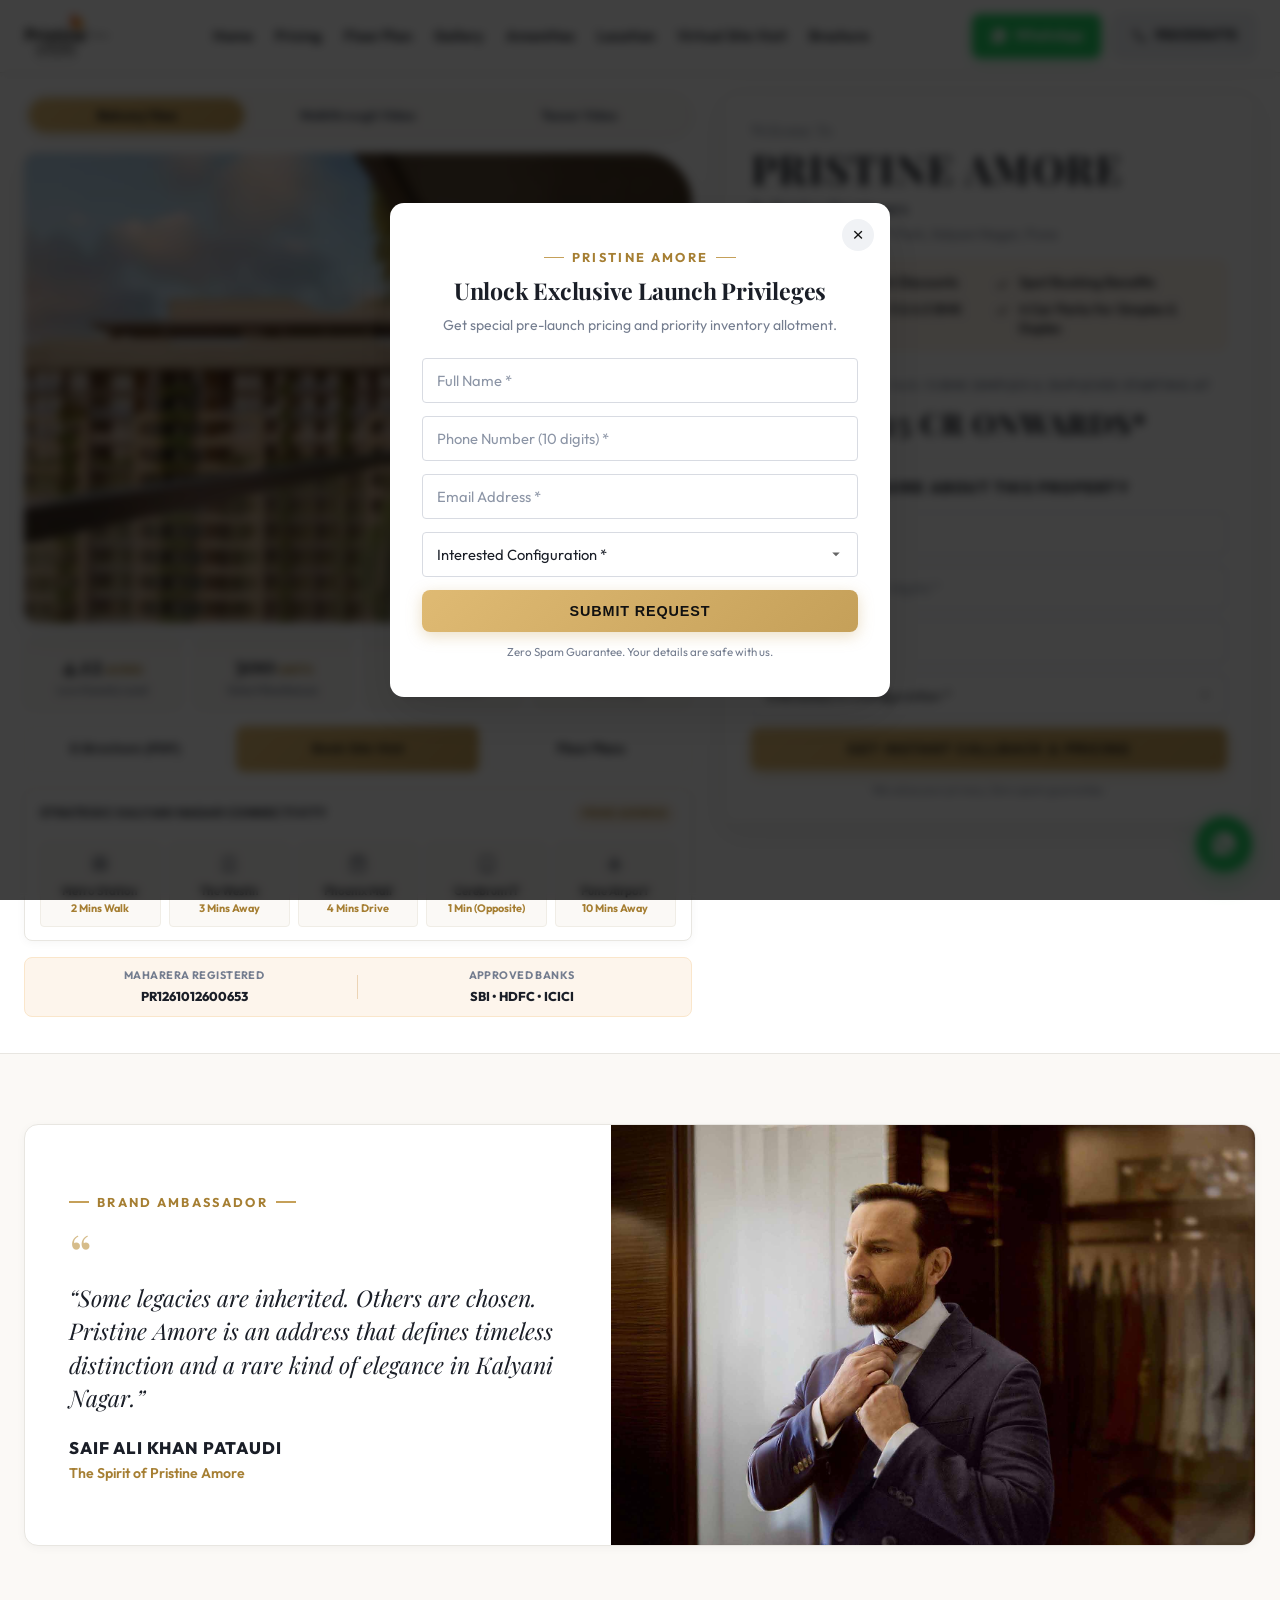
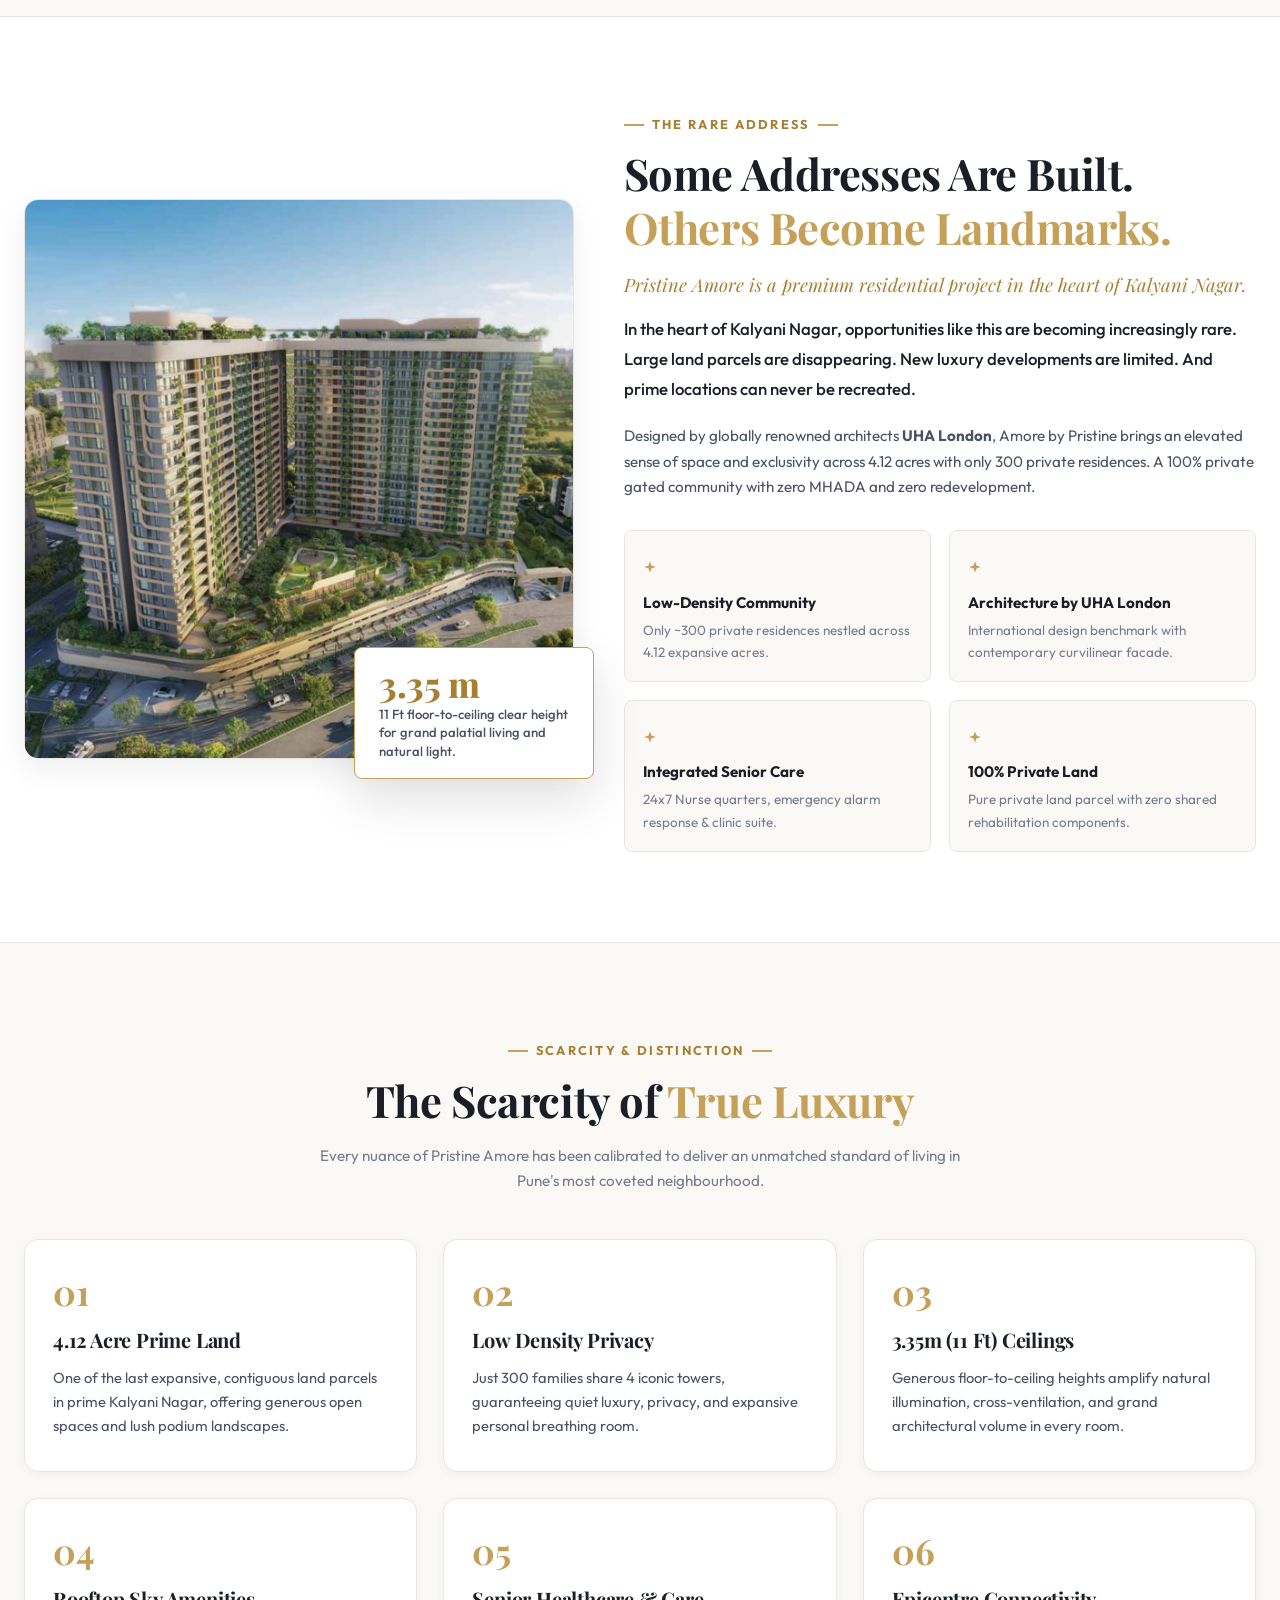
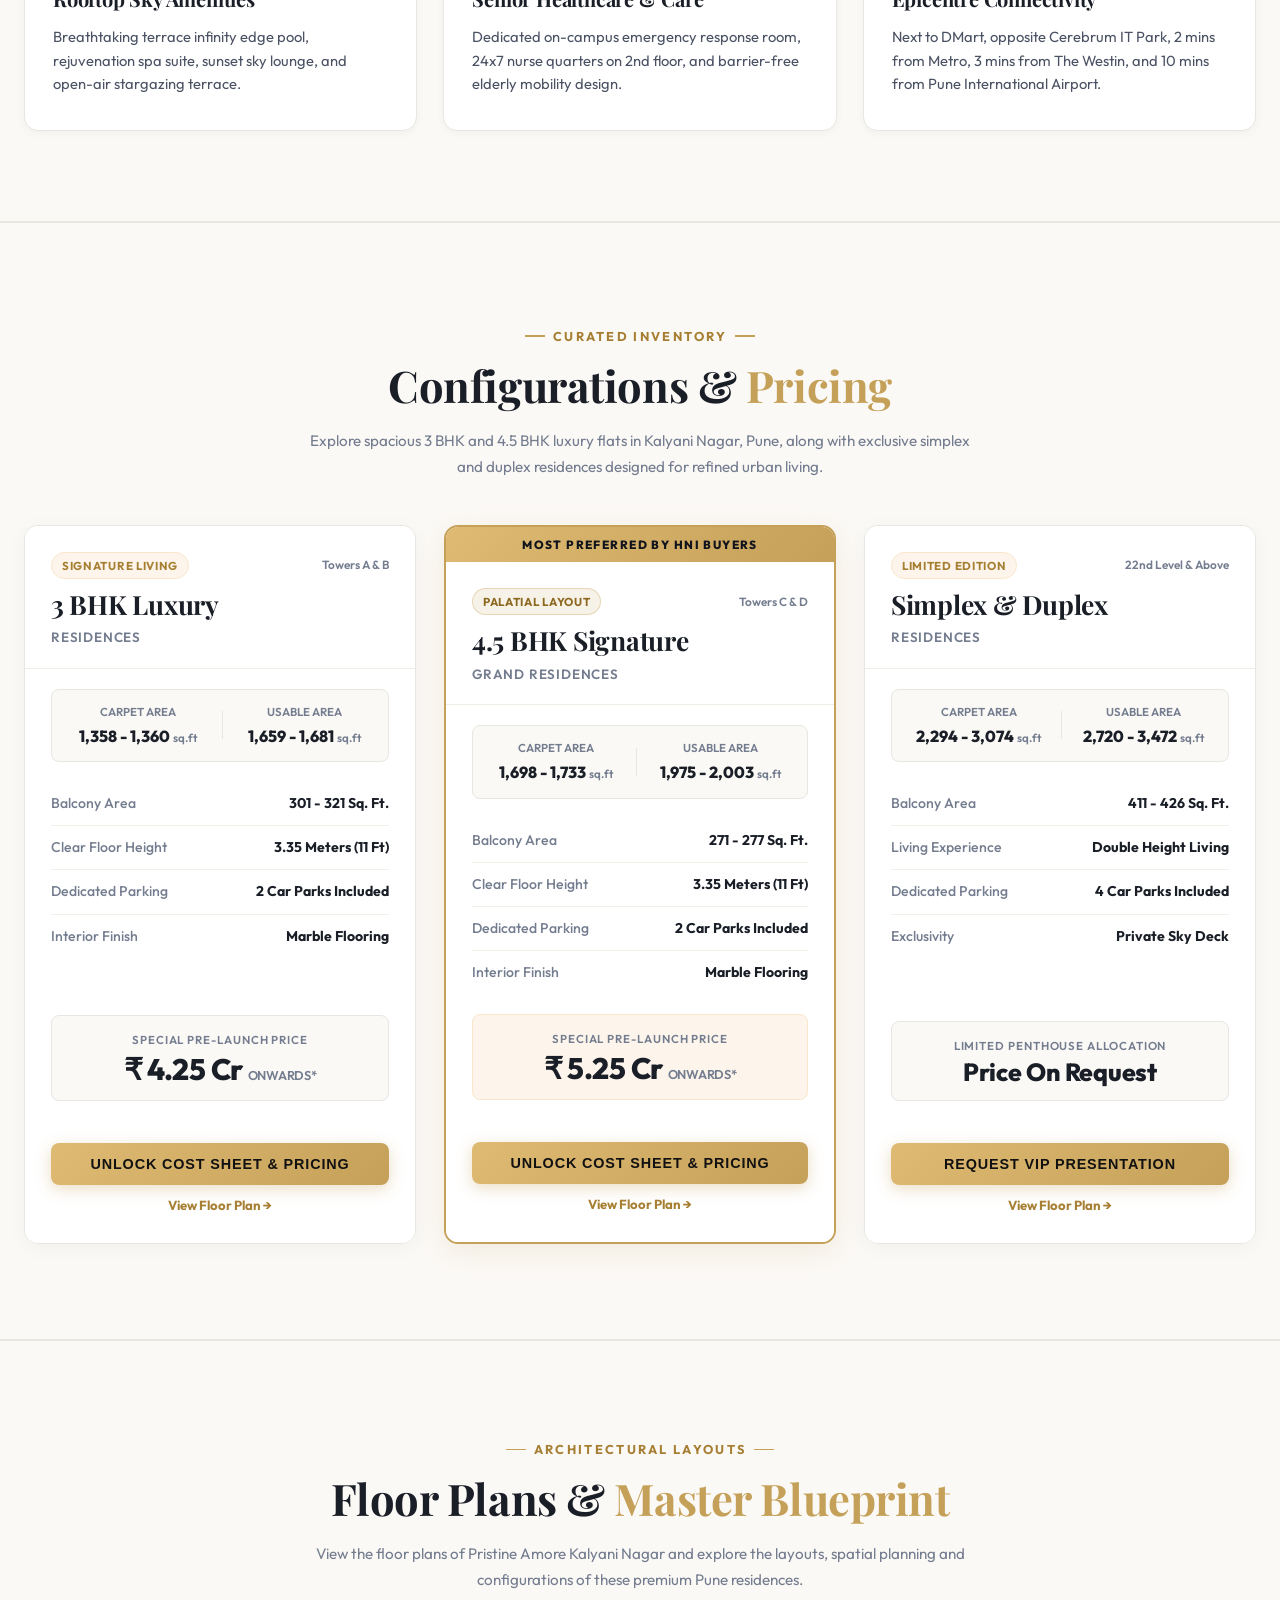
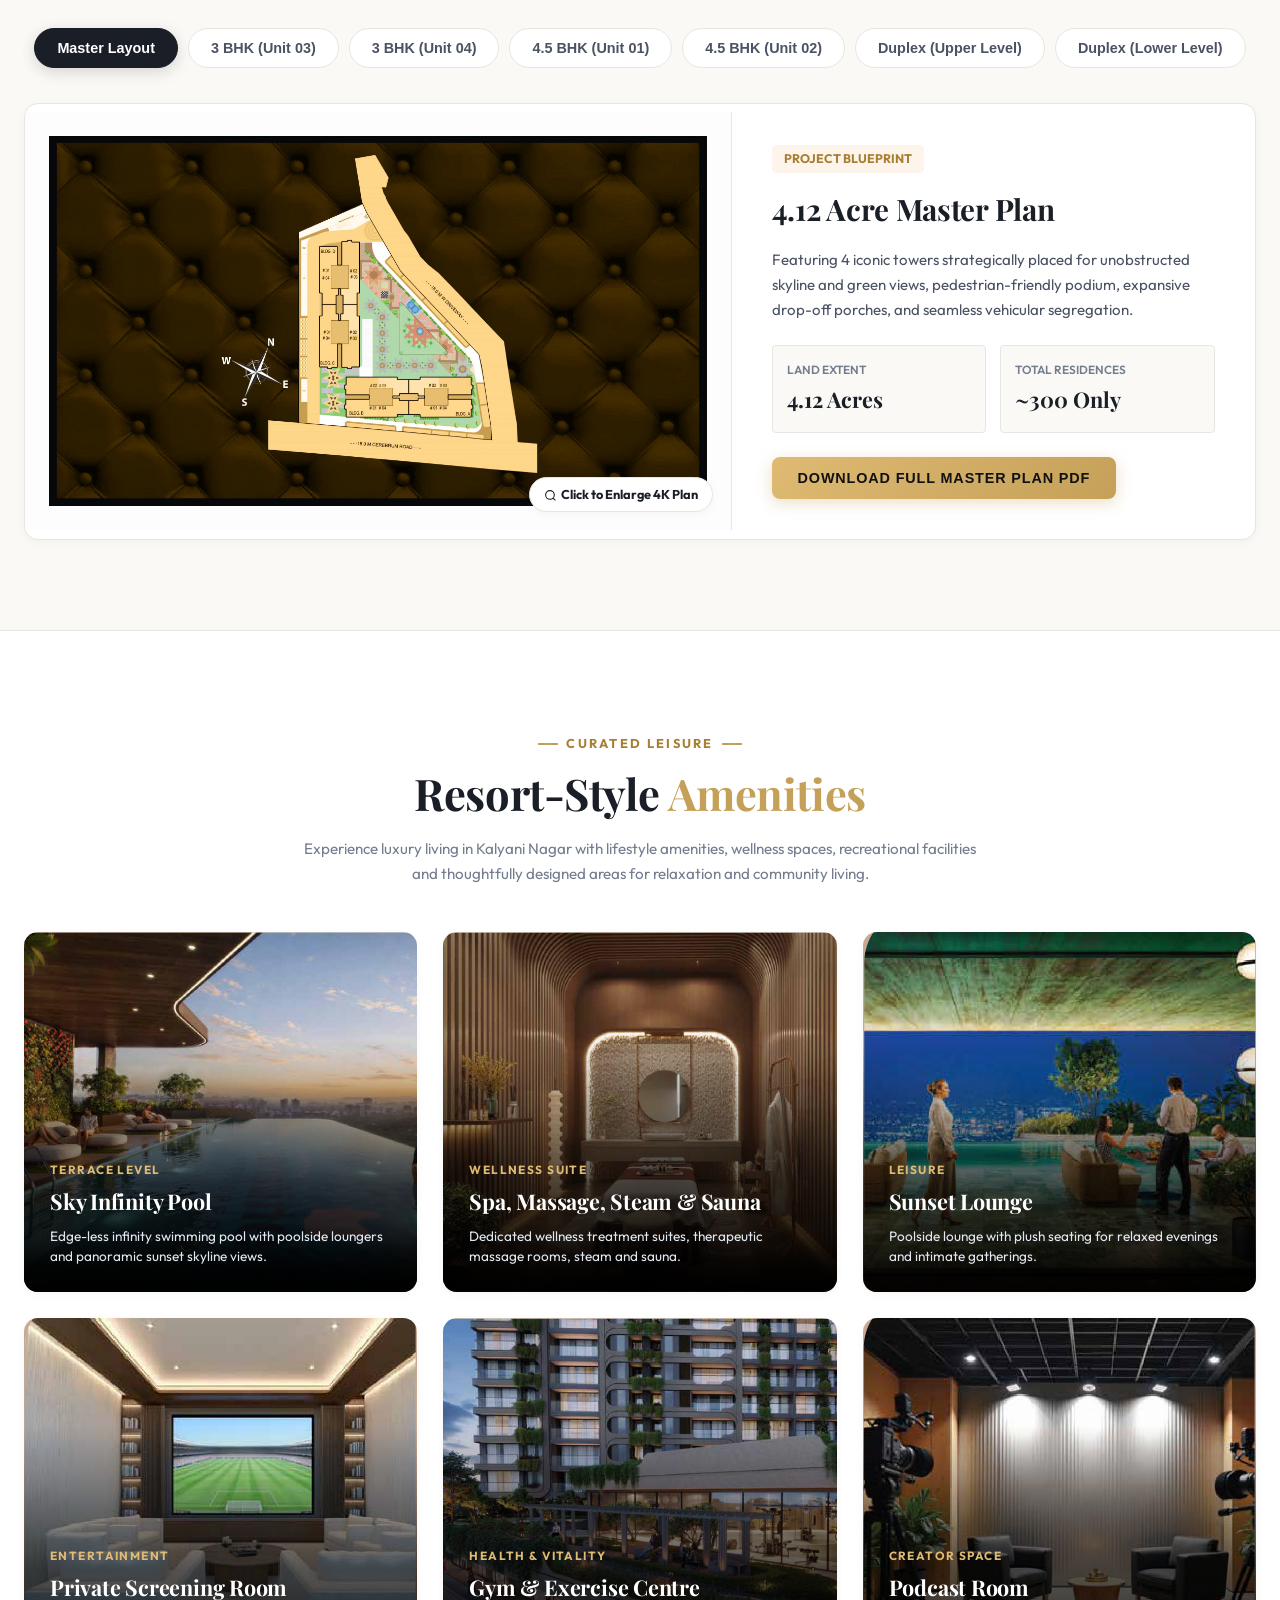
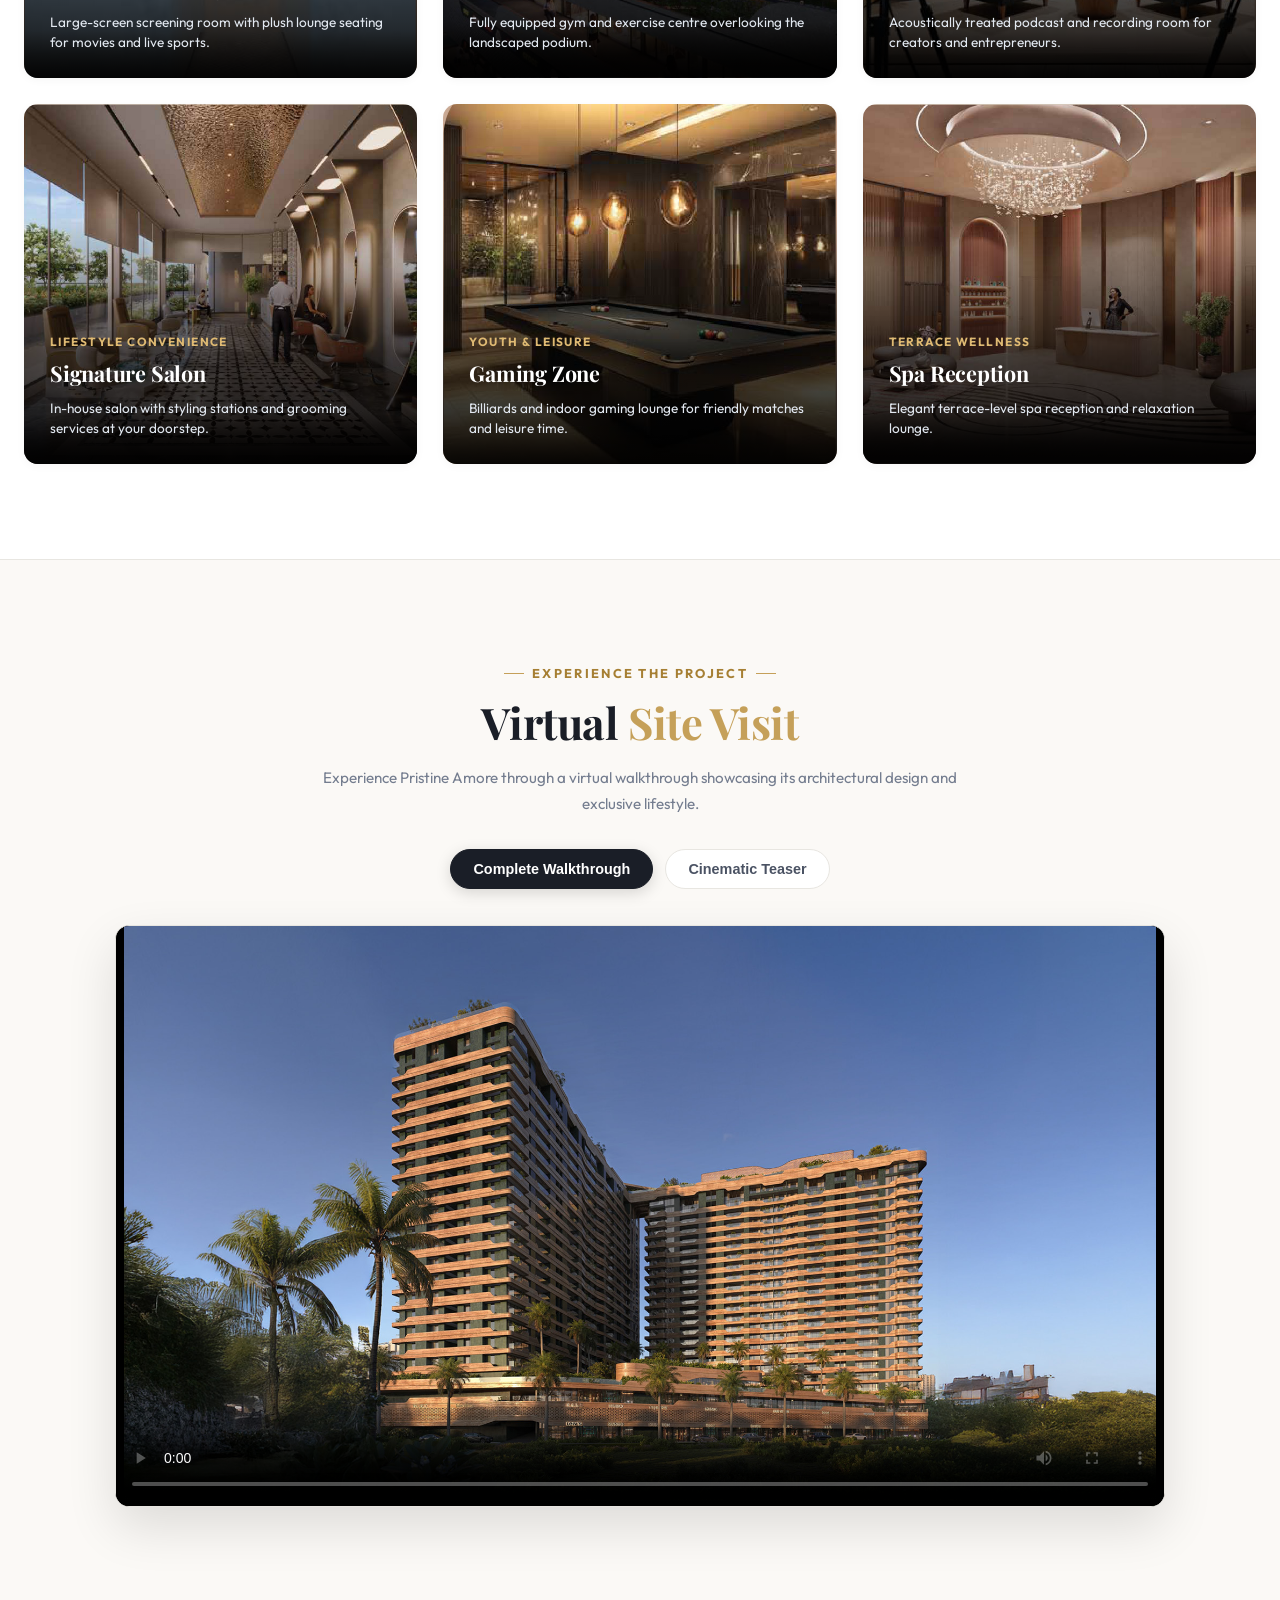
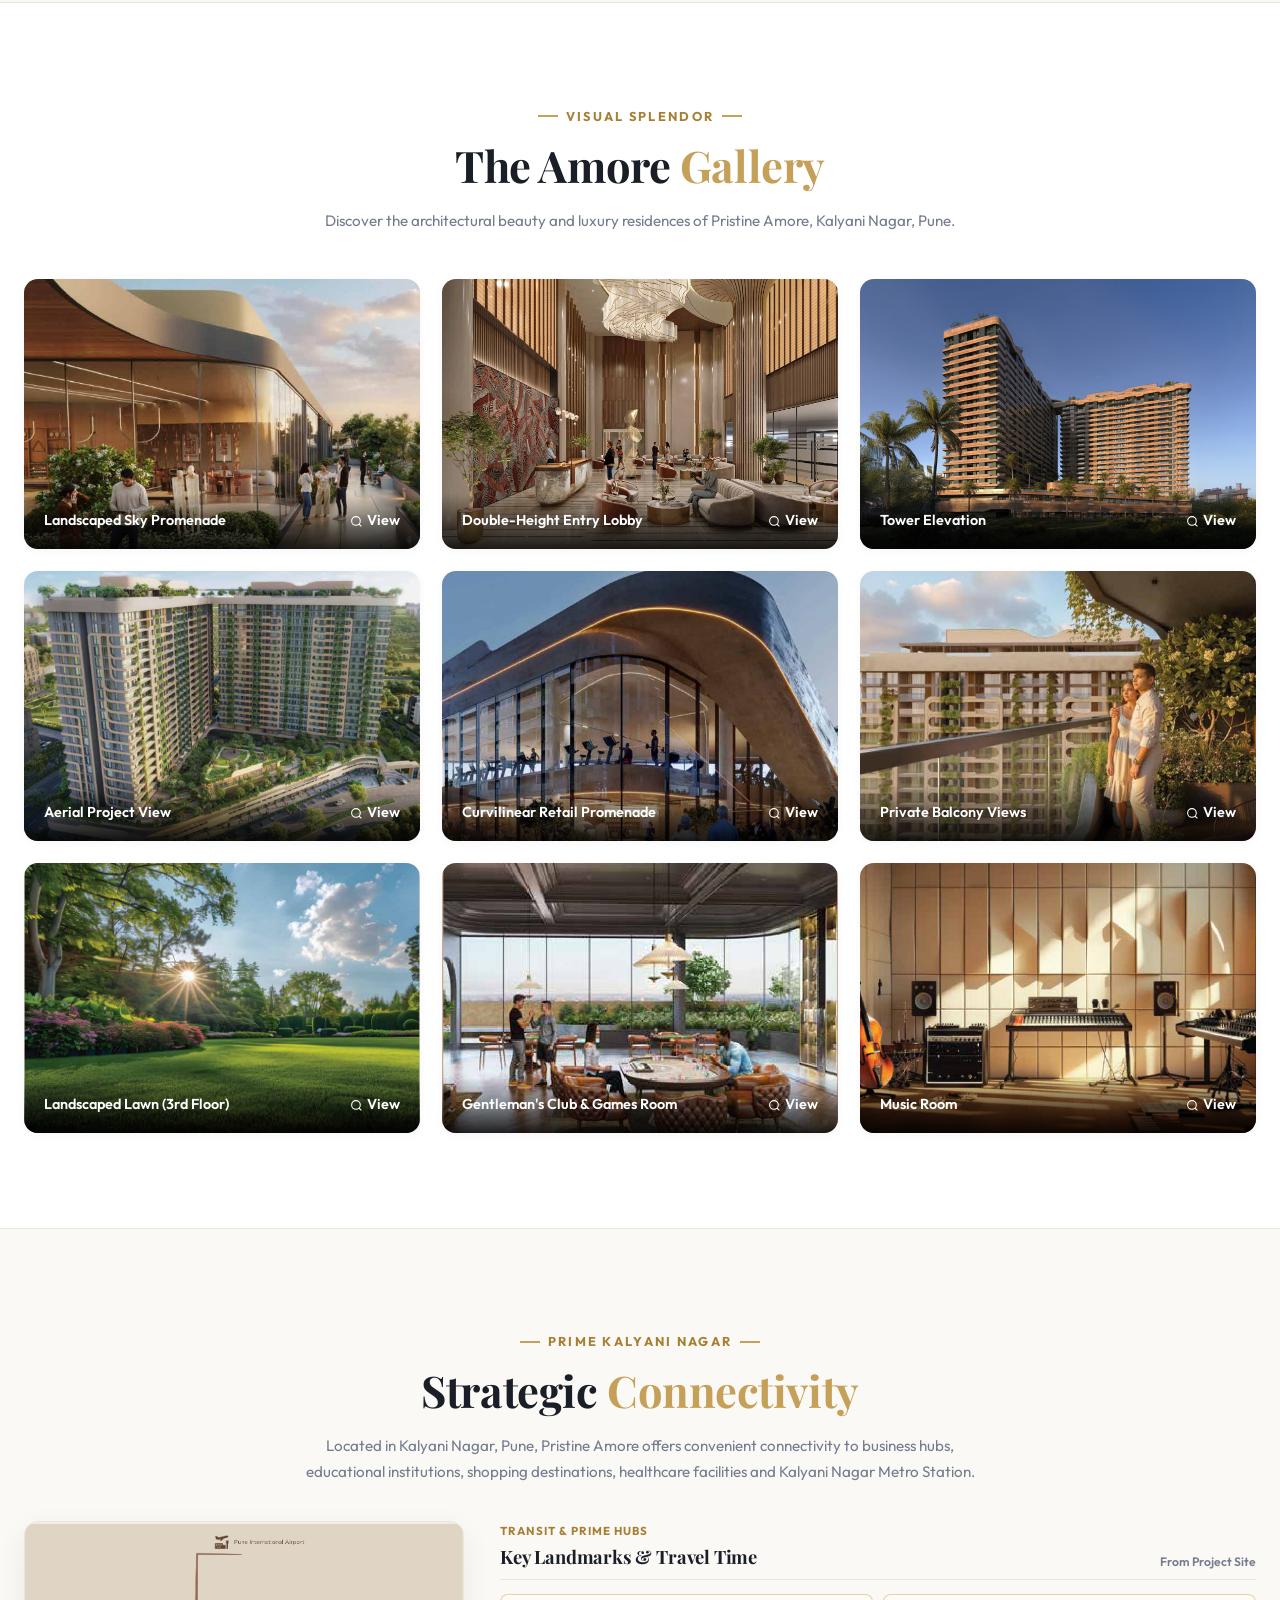
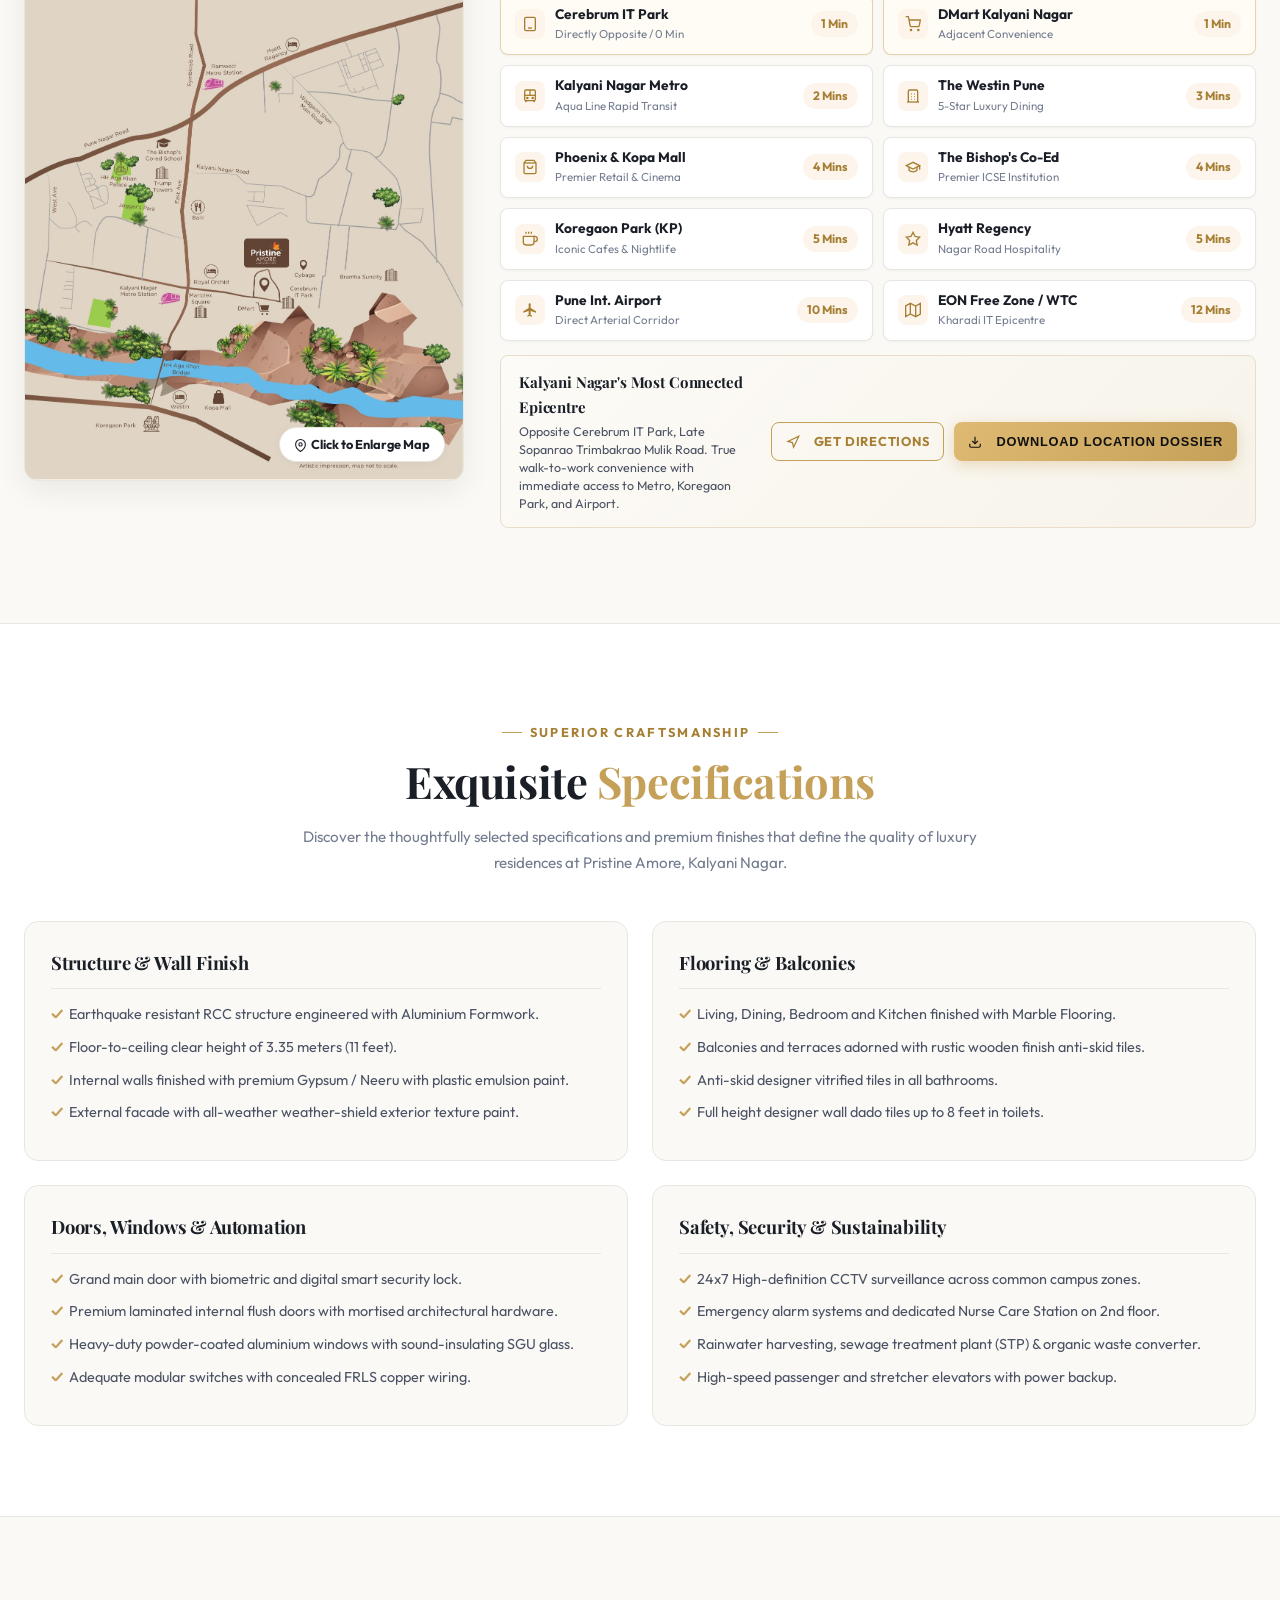
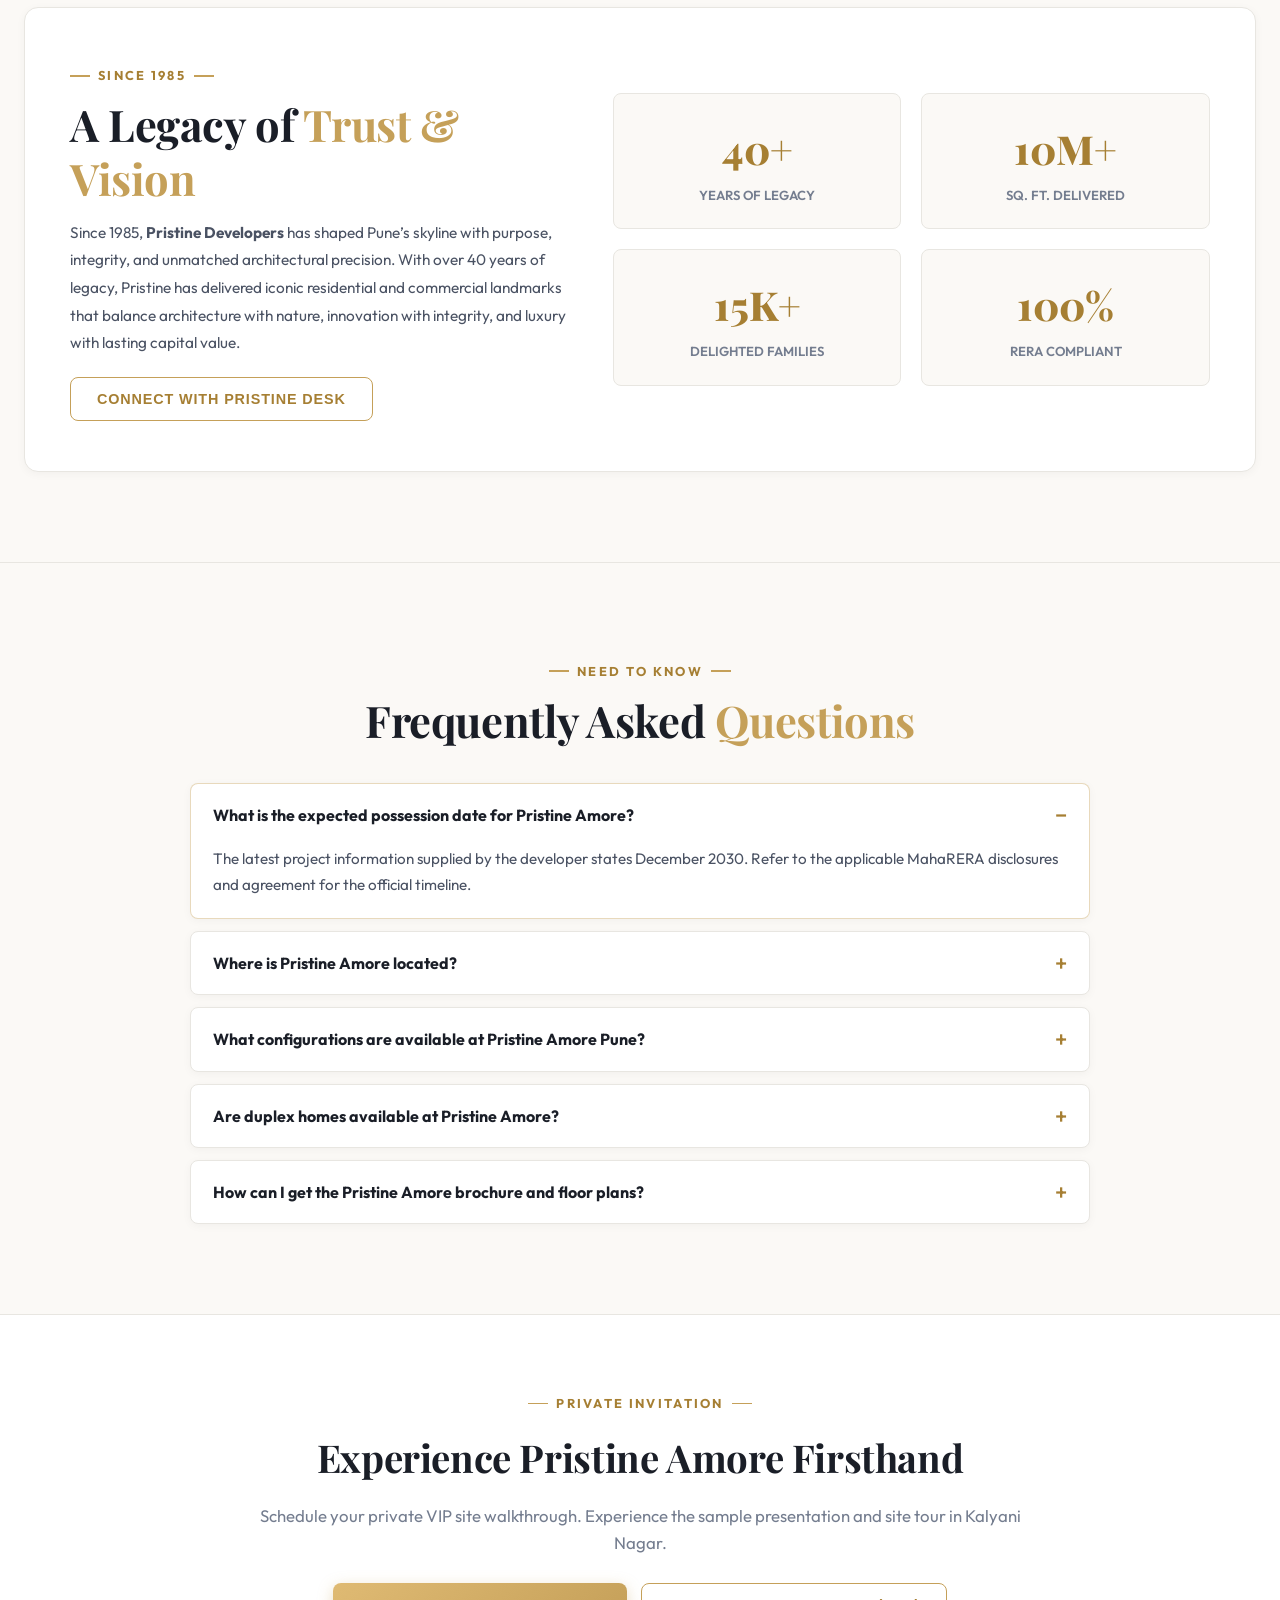
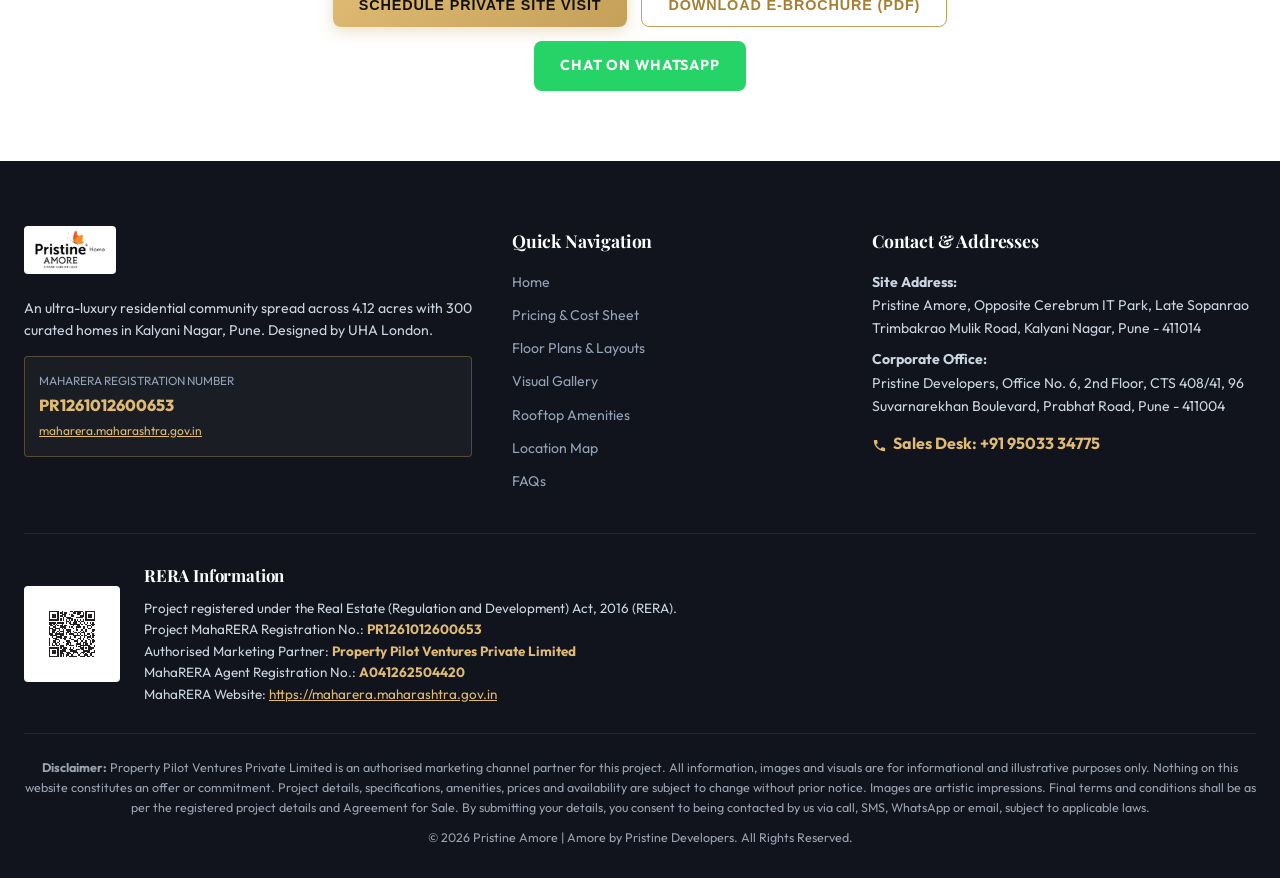
==== commit 89c5bf0f: "Apply client change requests: clean images, new contact, thank-you page - Replace watermarked master" ====
--- a/index.html
+++ b/index.html
@@ -4,8 +4,8 @@
   <meta charset="UTF-8">
   <meta name="viewport" content="width=device-width, initial-scale=1.0, maximum-scale=5.0">
   <title>Pristine Amore Kalyani Nagar | Ultra-Luxury 3 & 4.5 BHK Residences Pune</title>
-  <meta name="description" content="Welcome to Pristine Amore by Pristine Developers. Ultra-Luxury 3, 4.5 & 5 BHK Simplex & Duplexes next to DMart, Kalyani Nagar, Pune. RERA: PR1261012600653.">
-  <meta name="keywords" content="Pristine Amore, Pristine Amore Kalyani Nagar, Amor by Pristine, Luxury flats in Kalyani Nagar, 3 BHK Kalyani Nagar, 4.5 BHK Pune, Pristine Developers">
+  <meta name="description" content="Welcome to Pristine Amore by Pristine Developers. Ultra-Luxury 3, 4.5 & 5 BHK Simplex & Duplexes opposite Cerebrum IT Park, Kalyani Nagar, Pune. MahaRERA: PR1261012600653.">
+  <meta name="keywords" content="Pristine Amore, Pristine Amore Kalyani Nagar, Amore by Pristine, Luxury flats in Kalyani Nagar, 3 BHK Kalyani Nagar, 4.5 BHK Pune, Pristine Developers">
   
   <!-- Favicon -->
   <link rel="icon" type="image/png" href="assets/images/logo_clean.png?v=3.2">
@@ -16,7 +16,22 @@
   <link href="https://fonts.googleapis.com/css2?family=Outfit:wght@300;400;500;600;700;800&family=Playfair+Display:ital,wght@0,500;0,600;0,700;0,800;1,500;1,600&display=swap" rel="stylesheet">
 
   <!-- Core Stylesheet -->
-  <link rel="stylesheet" href="style.css?v=3.3">
+  <link rel="stylesheet" href="style.css?v=3.4">
+
+  <!-- FAQ Structured Data -->
+  <script type="application/ld+json">
+  {
+    "@context": "https://schema.org",
+    "@type": "FAQPage",
+    "mainEntity": [
+      { "@type": "Question", "name": "What is the expected possession date for Pristine Amore?", "acceptedAnswer": { "@type": "Answer", "text": "The latest project information supplied by the developer states December 2030. Refer to the applicable MahaRERA disclosures and agreement for the official timeline." } },
+      { "@type": "Question", "name": "Where is Pristine Amore located?", "acceptedAnswer": { "@type": "Answer", "text": "Pristine Amore is located in Kalyani Nagar, Pune, opposite Cerebrum IT Park on Late Sopanrao Trimbakrao Mulik Road." } },
+      { "@type": "Question", "name": "What configurations are available at Pristine Amore Pune?", "acceptedAnswer": { "@type": "Answer", "text": "The project offers 3, 4.5 and 5 BHK residences, along with select duplex homes. Contact the sales team to confirm current availability." } },
+      { "@type": "Question", "name": "Are duplex homes available at Pristine Amore?", "acceptedAnswer": { "@type": "Answer", "text": "The project includes select duplex residences. Enquire to explore the available layouts, carpet areas and pricing." } },
+      { "@type": "Question", "name": "How can I get the Pristine Amore brochure and floor plans?", "acceptedAnswer": { "@type": "Answer", "text": "Submit the enquiry form to request the latest project details, floor plans, price list and available inventory." } }
+    ]
+  }
+  </script>
 </head>
 <body>
 
@@ -43,14 +58,14 @@
 
       <!-- Action Buttons -->
       <div class="nav-actions">
-        <a href="https://wa.me/919513397641?text=Hi,%20I%20am%20interested%20in%20Pristine%20Amore%20Kalyani%20Nagar.%20Please%20share%20details." target="_blank" rel="noopener" class="nav-whatsapp-btn" title="Chat on WhatsApp">
+        <a href="https://wa.me/919503334775?text=Hi,%20I%20am%20interested%20in%20Pristine%20Amore%20Kalyani%20Nagar.%20Please%20share%20details." target="_blank" rel="noopener" class="nav-whatsapp-btn" title="Chat on WhatsApp">
           <svg width="18" height="18" viewBox="0 0 24 24" fill="currentColor"><path d="M12.04 2c-5.46 0-9.91 4.45-9.91 9.91 0 1.75.46 3.45 1.32 4.95L2.05 22l5.25-1.38c1.45.79 3.08 1.21 4.74 1.21 5.46 0 9.91-4.45 9.91-9.91 0-2.65-1.03-5.14-2.9-7.01A9.816 9.816 0 0012.04 2zm5.79 14.07c-.24.68-1.39 1.3-1.92 1.38-.49.07-1.12.1-3.23-.77-2.69-1.12-4.41-3.87-4.54-4.05-.13-.18-1.09-1.45-1.09-2.77 0-1.32.69-1.97.94-2.23.24-.26.54-.33.72-.33.18 0 .36 0 .52.01.17.01.39-.06.61.47.23.55.78 1.9.85 2.04.07.15.12.32.02.52-.1.2-.15.33-.3.51-.15.18-.32.4-.46.54-.15.15-.31.32-.13.63.18.31.79 1.31 1.7 2.12 1.17 1.04 2.16 1.37 2.47 1.52.31.15.49.13.67-.08.18-.21.78-.91.99-1.22.21-.31.42-.26.7-.15.28.11 1.78.84 2.08.99.3.15.5.23.57.36.07.13.07.76-.17 1.44z"/></svg>
           <span>WhatsApp</span>
         </a>
 
-        <a href="tel:+919513397641" class="nav-phone-btn" title="Call Sales Desk">
+        <a href="tel:+919503334775" class="nav-phone-btn" title="Call Sales Desk">
           <svg width="15" height="15" viewBox="0 0 24 24" fill="currentColor"><path d="M6.62 10.79a15.053 15.053 0 006.59 6.59l2.2-2.2c.27-.27.67-.36 1.02-.24 1.12.37 2.33.57 3.57.57.55 0 1 .45 1 1V20c0 .55-.45 1-1 1-9.39 0-17-7.61-17-17 0-.55.45-1 1-1h3.5c.55 0 1 .45 1 1 0 1.25.2 2.45.57 3.57.11.35.03.74-.25 1.02l-2.2 2.2z"/></svg>
-          <span>9513397641</span>
+          <span>9503334775</span>
         </a>
 
         <button class="mobile-menu-btn" aria-label="Toggle Navigation Menu">
@@ -77,8 +92,8 @@
       <li><a href="#overview" class="mobile-nav-link">About Project</a></li>
     </ul>
     <div style="margin-top: 30px;">
-      <a href="tel:+919513397641" class="btn btn-dark" style="width: 100%; margin-bottom: 12px; text-align: center;">Call 9513397641</a>
-      <a href="https://wa.me/919513397641" target="_blank" rel="noopener" class="btn" style="width: 100%; background: var(--whatsapp-green); color: #fff; text-align: center;">WhatsApp Chat</a>
+      <a href="tel:+919503334775" class="btn btn-dark" style="width: 100%; margin-bottom: 12px; text-align: center;">Call 9503334775</a>
+      <a href="https://wa.me/919503334775" target="_blank" rel="noopener" class="btn" style="width: 100%; background: var(--whatsapp-green); color: #fff; text-align: center;">WhatsApp Chat</a>
     </div>
   </aside>
 
@@ -104,8 +119,8 @@
 
         <!-- Curved Media Container (100% Clean Visual - Zero Overlays) -->
         <div class="hero-media-container">
-          <!-- High-Res Balcony Render (From User Reference) -->
-          <img src="assets/images/hero_balcony_luxury.jpg" alt="Pristine Amore Luxury Balcony" id="heroMainImg" class="hero-media-img">
+          <!-- Balcony View Render (from official brochure) -->
+          <img src="assets/images/hero_balcony_view.jpg" alt="Balcony view at Pristine Amore, Kalyani Nagar" id="heroMainImg" class="hero-media-img hero-balcony-img">
 
           <!-- Embedded Video Player (Full Quality, No Tint) -->
           <video id="heroMainVideo" class="hero-media-video" controls loop playsinline preload="metadata">
@@ -198,7 +213,7 @@
               <span class="hero-conn-icon"><svg width="18" height="18" viewBox="0 0 24 24" fill="currentColor"><path d="M21 16v-2l-8-5V3.5c0-.83-.67-1.5-1.5-1.5S10 2.67 10 3.5V9l-8 5v2l8-2.5V19l-2 1.5V22l3.5-1 3.5 1v-1.5L13 19v-5.5l8 2.5z"/></svg></span>
               <div class="hero-conn-text">
                 <strong>Pune Airport</strong>
-                <span>10 Mins Access</span>
+                <span>10 Mins Away</span>
               </div>
             </div>
           </div>
@@ -212,11 +227,6 @@
           </div>
           <div class="hero-trust-divider"></div>
           <div class="hero-trust-item">
-            <span class="hero-trust-badge">Direct Allotment</span>
-            <span class="hero-trust-val">0% Brokerage</span>
-          </div>
-          <div class="hero-trust-divider"></div>
-          <div class="hero-trust-item">
             <span class="hero-trust-badge">Approved Banks</span>
             <span class="hero-trust-val">SBI • HDFC • ICICI</span>
           </div>
@@ -228,7 +238,7 @@
         <span class="hero-welcome-tag">Welcome To</span>
         <h1 class="hero-main-title">PRISTINE AMORE</h1>
         <div class="hero-developer-sub">By Pristine Developers</div>
-        <div class="hero-location-sub">Next To DMart, Kalyani Nagar, Pune</div>
+        <div class="hero-location-sub">Opposite Cerebrum IT Park, Kalyani Nagar, Pune</div>
 
         <!-- Beige Highlights Box with Checkmarks (Exact as reference) -->
         <div class="hero-feature-box">
@@ -255,7 +265,7 @@
         <!-- Pricing Highlight -->
         <div class="hero-price-wrap">
           <div class="hero-config-label">Ultra-Luxury 3 / 4.5 / 5 BHK Simplex & Duplexes Starting At</div>
-          <div class="hero-price-val">₹ 4.25 CR* ONWARDS</div>
+          <div class="hero-price-val">₹ 4.25 CR ONWARDS*</div>
         </div>
 
         <!-- Clean Form (Exact Title as reference) -->
@@ -302,9 +312,6 @@
   <section class="brand-spotlight-section">
     <div class="container">
       <div class="spotlight-card">
-        <div class="spotlight-img-wrap">
-          <img src="assets/images/saif_ali_khan_wide.jpg" alt="Saif Ali Khan Pataudi at Pristine Amore" class="spotlight-img">
-        </div>
         <div class="spotlight-content">
           <span class="section-label">Brand Ambassador</span>
           <div class="quote-symbol">“</div>
@@ -314,6 +321,9 @@
           <div class="spotlight-author-title">Saif Ali Khan Pataudi</div>
           <div class="spotlight-author-sub">The Spirit of Pristine Amore</div>
         </div>
+        <div class="spotlight-img-wrap">
+          <img src="assets/images/saif_ali_khan_wide.jpg" alt="Saif Ali Khan Pataudi at Pristine Amore" class="spotlight-img">
+        </div>
       </div>
     </div>
   </section>
@@ -326,7 +336,7 @@
       <div class="overview-grid">
         <!-- Visual Column -->
         <div class="overview-img-cluster">
-          <img src="assets/images/hero_tower_facade.jpg" alt="Pristine Amore Tower Facade" class="overview-main-img">
+          <img src="assets/images/gallery_aerial_towers.jpg" alt="Pristine Amore towers in Kalyani Nagar, Pune" class="overview-main-img">
           <div class="overview-floating-badge">
             <div class="overview-floating-val">3.35 m</div>
             <div class="overview-floating-text">11 Ft floor-to-ceiling clear height for grand palatial living and natural light.</div>
@@ -340,11 +350,12 @@
             Some Addresses Are Built.<br>
             <span class="text-gold">Others Become Landmarks.</span>
           </h2>
+          <p class="overview-lead">Pristine Amore is a premium residential project in the heart of Kalyani Nagar.</p>
           <p style="font-size: 1.05rem; line-height: 1.8; margin-bottom: 18px; color: var(--text-heading); font-weight: 500;">
             In the heart of Kalyani Nagar, opportunities like this are becoming increasingly rare. Large land parcels are disappearing. New luxury developments are limited. And prime locations can never be recreated.
           </p>
           <p style="color: var(--text-body); font-size: 0.95rem; line-height: 1.7;">
-            Designed by globally renowned architects <strong>UHA London</strong>, Amor by Pristine brings an elevated sense of space and exclusivity across 4.12 acres with only 300 private residences. A 100% private gated community with zero MHADA and zero redevelopment.
+            Designed by globally renowned architects <strong>UHA London</strong>, Amore by Pristine brings an elevated sense of space and exclusivity across 4.12 acres with only 300 private residences. A 100% private gated community with zero MHADA and zero redevelopment.
           </p>
 
           <div class="overview-features-list">
@@ -436,7 +447,7 @@
         <span class="section-label">Curated Inventory</span>
         <h2 class="section-title">Configurations & <span class="text-gold">Pricing</span></h2>
         <p class="section-subtitle">
-          Spacious 3, 4.5 & 5 BHK residences and signature duplex penthouses crafted around modern luxury families.
+          Explore spacious 3 BHK and 4.5 BHK luxury flats in Kalyani Nagar, Pune, along with exclusive simplex and duplex residences designed for refined urban living.
         </p>
       </div>
 
@@ -455,19 +466,19 @@
             <div class="pricing-area-callout">
               <div class="area-item">
                 <span class="area-lbl">Carpet Area</span>
-                <span class="area-val">1,331 - 1,367 <small>sq.ft</small></span>
+                <span class="area-val">1,358 - 1,360 <small>sq.ft</small></span>
               </div>
               <div class="area-divider"></div>
               <div class="area-item">
                 <span class="area-lbl">Usable Area</span>
-                <span class="area-val">1,596 - 1,631 <small>sq.ft</small></span>
+                <span class="area-val">1,659 - 1,681 <small>sq.ft</small></span>
               </div>
             </div>
 
             <ul class="pricing-spec-list">
               <li class="pricing-spec-item">
-                <span class="pricing-spec-label">Balcony & Utility</span>
-                <span class="pricing-spec-value">264 Sq. Ft.</span>
+                <span class="pricing-spec-label">Balcony Area</span>
+                <span class="pricing-spec-value">301 - 321 Sq. Ft.</span>
               </li>
               <li class="pricing-spec-item">
                 <span class="pricing-spec-label">Clear Floor Height</span>
@@ -485,7 +496,7 @@
 
             <div class="pricing-price-panel">
               <span class="price-type-label">Special Pre-Launch Price</span>
-              <div class="price-figure">₹ 2.99 Cr* <span class="price-onwards">Onwards</span></div>
+              <div class="price-figure">₹ 4.25 Cr <span class="price-onwards">Onwards*</span></div>
             </div>
           </div>
           <div class="pricing-card-footer">
@@ -511,19 +522,19 @@
             <div class="pricing-area-callout">
               <div class="area-item">
                 <span class="area-lbl">Carpet Area</span>
-                <span class="area-val">1,706 - 1,742 <small>sq.ft</small></span>
+                <span class="area-val">1,698 - 1,733 <small>sq.ft</small></span>
               </div>
               <div class="area-divider"></div>
               <div class="area-item">
                 <span class="area-lbl">Usable Area</span>
-                <span class="area-val">1,994 - 2,014 <small>sq.ft</small></span>
+                <span class="area-val">1,975 - 2,003 <small>sq.ft</small></span>
               </div>
             </div>
 
             <ul class="pricing-spec-list">
               <li class="pricing-spec-item">
-                <span class="pricing-spec-label">Balcony & Utility</span>
-                <span class="pricing-spec-value">272 - 287 Sq. Ft.</span>
+                <span class="pricing-spec-label">Balcony Area</span>
+                <span class="pricing-spec-value">271 - 277 Sq. Ft.</span>
               </li>
               <li class="pricing-spec-item">
                 <span class="pricing-spec-label">Clear Floor Height</span>
@@ -541,7 +552,7 @@
 
             <div class="pricing-price-panel featured-price">
               <span class="price-type-label">Special Pre-Launch Price</span>
-              <div class="price-figure">₹ 4.25 Cr* <span class="price-onwards">Onwards</span></div>
+              <div class="price-figure">₹ 5.25 Cr <span class="price-onwards">Onwards*</span></div>
             </div>
           </div>
           <div class="pricing-card-footer">
@@ -559,26 +570,26 @@
               <span class="unit-typology-badge">Limited Edition</span>
               <span class="unit-tower-badge">22nd Level & Above</span>
             </div>
-            <h3 class="pricing-title">Duplex & Simplex</h3>
-            <span class="pricing-subtitle">Sky Mansions</span>
+            <h3 class="pricing-title">Simplex & Duplex</h3>
+            <span class="pricing-subtitle">Residences</span>
           </div>
           <div class="pricing-card-body">
             <div class="pricing-area-callout">
               <div class="area-item">
                 <span class="area-lbl">Carpet Area</span>
-                <span class="area-val">3,071 - 3,110 <small>sq.ft</small></span>
+                <span class="area-val">2,294 - 3,074 <small>sq.ft</small></span>
               </div>
               <div class="area-divider"></div>
               <div class="area-item">
-                <span class="area-lbl">Total Builtup</span>
-                <span class="area-val">3,517 - 4,923 <small>sq.ft</small></span>
+                <span class="area-lbl">Usable Area</span>
+                <span class="area-val">2,720 - 3,472 <small>sq.ft</small></span>
               </div>
             </div>
 
             <ul class="pricing-spec-list">
               <li class="pricing-spec-item">
-                <span class="pricing-spec-label">Sky Terraces</span>
-                <span class="pricing-spec-value">414 - 445 Sq. Ft.</span>
+                <span class="pricing-spec-label">Balcony Area</span>
+                <span class="pricing-spec-value">411 - 426 Sq. Ft.</span>
               </li>
               <li class="pricing-spec-item">
                 <span class="pricing-spec-label">Living Experience</span>
@@ -619,7 +630,7 @@
         <span class="section-label">Architectural Layouts</span>
         <h2 class="section-title">Floor Plans & <span class="text-gold">Master Blueprint</span></h2>
         <p class="section-subtitle">
-          Engineered for optimal privacy, cross-ventilation, and maximum carpet efficiency.
+          View the floor plans of Pristine Amore Kalyani Nagar and explore the layouts, spatial planning and configurations of these premium Pune residences.
         </p>
       </div>
 
@@ -630,14 +641,15 @@
         <button class="tab-btn" data-tab="tab-3bhk-04">3 BHK (Unit 04)</button>
         <button class="tab-btn" data-tab="tab-4bhk-01">4.5 BHK (Unit 01)</button>
         <button class="tab-btn" data-tab="tab-4bhk-02">4.5 BHK (Unit 02)</button>
-        <button class="tab-btn" data-tab="tab-duplex">Duplex Penthouse</button>
-      </div>
-
-      <!-- Master Layout Tab -->
+        <button class="tab-btn" data-tab="tab-duplex">Duplex (Upper Level)</button>
+        <button class="tab-btn" data-tab="tab-duplex-lower">Duplex (Lower Level)</button>
+      </div>
+
+      <!-- Master Layout -->
       <div class="tab-pane active" id="tab-master">
         <div class="floorplan-display-card">
-          <div class="floorplan-img-wrap" data-lightbox="true" data-img="assets/images/master_layout.jpg">
-            <img src="assets/images/master_layout.jpg" alt="Pristine Amore Master Layout" class="floorplan-preview-img">
+          <div class="floorplan-img-wrap" data-open-modal="true" data-source="Master Layout Plan Enlarge" data-title="View High-Resolution Master Plan" data-subtitle="Share your details to receive the high-resolution Master Layout plan instantly.">
+            <img src="assets/images/plan_master_layout.jpg" alt="Pristine Amore Master Layout" class="floorplan-preview-img" loading="lazy">
             <span class="floorplan-zoom-hint"><svg width="13" height="13" viewBox="0 0 24 24" fill="none" stroke="currentColor" stroke-width="2" style="vertical-align: middle; margin-right: 4px;"><circle cx="11" cy="11" r="8"></circle><line x1="21" y1="21" x2="16.65" y2="16.65"></line></svg>Click to Enlarge 4K Plan</span>
           </div>
           <div class="floorplan-details-wrap">
@@ -656,182 +668,217 @@
                 <div class="plan-metric-val">~300 Only</div>
               </div>
             </div>
-            <button class="btn btn-gold" data-open-modal="true" data-source="Master Plan PDF Download" data-title="Download High-Res Master Plan" data-subtitle="Get the high-definition architectural layout with numbered amenities.">
+            <button class="btn btn-gold" data-open-modal="true" data-source="Master Layout Plan Download" data-title="Download High-Res Master Plan" data-subtitle="Get the high-definition architectural layout with numbered amenities.">
               Download Full Master Plan PDF
             </button>
           </div>
         </div>
       </div>
 
-      <!-- 3 BHK Unit 03 -->
+      <!-- 3 BHK (Unit 03) -->
       <div class="tab-pane" id="tab-3bhk-03">
         <div class="floorplan-display-card">
-          <div class="floorplan-img-wrap" data-lightbox="true" data-img="assets/images/floor_plan_3bhk_03.jpg">
-            <img src="assets/images/floor_plan_3bhk_03.jpg" alt="3 BHK Unit 03 Floor Plan" class="floorplan-preview-img">
-            <span class="floorplan-zoom-hint"><svg width="13" height="13" viewBox="0 0 24 24" fill="none" stroke="currentColor" stroke-width="2" style="vertical-align: middle; margin-right: 4px;"><circle cx="11" cy="11" r="8"></circle><line x1="21" y1="21" x2="16.65" y2="16.65"></line></svg>Click to Enlarge Plan</span>
+          <div class="floorplan-img-wrap" data-open-modal="true" data-source="3 BHK (Unit 03) Plan Enlarge" data-title="View High-Resolution Floor Plan" data-subtitle="Share your details to receive the high-resolution 3 BHK (Unit 03) plan instantly.">
+            <img src="assets/images/plan_3bhk_unit03.jpg" alt="3 BHK Unit 03 Floor Plan" class="floorplan-preview-img" loading="lazy">
+            <span class="floorplan-zoom-hint"><svg width="13" height="13" viewBox="0 0 24 24" fill="none" stroke="currentColor" stroke-width="2" style="vertical-align: middle; margin-right: 4px;"><circle cx="11" cy="11" r="8"></circle><line x1="21" y1="21" x2="16.65" y2="16.65"></line></svg>Click to Enlarge 4K Plan</span>
           </div>
           <div class="floorplan-details-wrap">
             <span class="plan-type-badge">Building B - Typical Floors</span>
-            <h3 class="plan-title">3 BHK Luxury (Unit 03)</h3>
+            <h3 class="plan-title">3 BHK Luxury Residence (Unit 03)</h3>
             <div class="plan-metrics-grid">
               <div class="plan-metric-box">
                 <div class="plan-metric-label">Carpet Area</div>
-                <div class="plan-metric-val">1,367 Sq. Ft.</div>
-              </div>
-              <div class="plan-metric-box">
-                <div class="plan-metric-label">Balcony & Utility</div>
-                <div class="plan-metric-val">264 Sq. Ft.</div>
-              </div>
-              <div class="plan-metric-box">
-                <div class="plan-metric-label">Total Usable Area</div>
-                <div class="plan-metric-val">1,631 Sq. Ft.</div>
+                <div class="plan-metric-val">1,358 - 1,360 Sq. Ft.</div>
+              </div>
+              <div class="plan-metric-box">
+                <div class="plan-metric-label">Balcony Area</div>
+                <div class="plan-metric-val">301 - 321 Sq. Ft.</div>
+              </div>
+              <div class="plan-metric-box">
+                <div class="plan-metric-label">Usable Area</div>
+                <div class="plan-metric-val">1,659 - 1,681 Sq. Ft.</div>
               </div>
               <div class="plan-metric-box">
                 <div class="plan-metric-label">Ceiling Height</div>
                 <div class="plan-metric-val">3.35 Meters</div>
               </div>
             </div>
-            <button class="btn btn-gold" data-open-modal="true" data-source="3 BHK Unit 03 Plan" data-title="Download 3 BHK Unit 03 Plan" data-subtitle="Detailed CAD architectural dimensions sent directly to your phone.">
+            <button class="btn btn-gold" data-open-modal="true" data-source="3 BHK (Unit 03) Plan Download" data-title="Download 3 BHK Unit 03 Plan" data-subtitle="Detailed architectural plan with dimensions shared on your phone & email.">
               Download Detailed Unit Plan
             </button>
           </div>
         </div>
       </div>
 
-      <!-- 3 BHK Unit 04 -->
+      <!-- 3 BHK (Unit 04) -->
       <div class="tab-pane" id="tab-3bhk-04">
         <div class="floorplan-display-card">
-          <div class="floorplan-img-wrap" data-lightbox="true" data-img="assets/images/floor_plan_3bhk_04.jpg">
-            <img src="assets/images/floor_plan_3bhk_04.jpg" alt="3 BHK Unit 04 Floor Plan" class="floorplan-preview-img">
-            <span class="floorplan-zoom-hint"><svg width="13" height="13" viewBox="0 0 24 24" fill="none" stroke="currentColor" stroke-width="2" style="vertical-align: middle; margin-right: 4px;"><circle cx="11" cy="11" r="8"></circle><line x1="21" y1="21" x2="16.65" y2="16.65"></line></svg>Click to Enlarge Plan</span>
+          <div class="floorplan-img-wrap" data-open-modal="true" data-source="3 BHK (Unit 04) Plan Enlarge" data-title="View High-Resolution Floor Plan" data-subtitle="Share your details to receive the high-resolution 3 BHK (Unit 04) plan instantly.">
+            <img src="assets/images/plan_3bhk_unit04.jpg" alt="3 BHK Unit 04 Floor Plan" class="floorplan-preview-img" loading="lazy">
+            <span class="floorplan-zoom-hint"><svg width="13" height="13" viewBox="0 0 24 24" fill="none" stroke="currentColor" stroke-width="2" style="vertical-align: middle; margin-right: 4px;"><circle cx="11" cy="11" r="8"></circle><line x1="21" y1="21" x2="16.65" y2="16.65"></line></svg>Click to Enlarge 4K Plan</span>
           </div>
           <div class="floorplan-details-wrap">
             <span class="plan-type-badge">Building B - Typical Floors</span>
-            <h3 class="plan-title">3 BHK Luxury (Unit 04)</h3>
+            <h3 class="plan-title">3 BHK Luxury Residence (Unit 04)</h3>
             <div class="plan-metrics-grid">
               <div class="plan-metric-box">
                 <div class="plan-metric-label">Carpet Area</div>
-                <div class="plan-metric-val">1,331 Sq. Ft.</div>
-              </div>
-              <div class="plan-metric-box">
-                <div class="plan-metric-label">Balcony & Utility</div>
-                <div class="plan-metric-val">264 Sq. Ft.</div>
-              </div>
-              <div class="plan-metric-box">
-                <div class="plan-metric-label">Total Usable Area</div>
-                <div class="plan-metric-val">1,596 Sq. Ft.</div>
+                <div class="plan-metric-val">1,358 - 1,360 Sq. Ft.</div>
+              </div>
+              <div class="plan-metric-box">
+                <div class="plan-metric-label">Balcony Area</div>
+                <div class="plan-metric-val">301 - 321 Sq. Ft.</div>
+              </div>
+              <div class="plan-metric-box">
+                <div class="plan-metric-label">Usable Area</div>
+                <div class="plan-metric-val">1,659 - 1,681 Sq. Ft.</div>
               </div>
               <div class="plan-metric-box">
                 <div class="plan-metric-label">Ceiling Height</div>
                 <div class="plan-metric-val">3.35 Meters</div>
               </div>
             </div>
-            <button class="btn btn-gold" data-open-modal="true" data-source="3 BHK Unit 04 Plan" data-title="Download 3 BHK Unit 04 Plan" data-subtitle="Detailed CAD architectural dimensions sent directly to your phone.">
+            <button class="btn btn-gold" data-open-modal="true" data-source="3 BHK (Unit 04) Plan Download" data-title="Download 3 BHK Unit 04 Plan" data-subtitle="Detailed architectural plan with dimensions shared on your phone & email.">
               Download Detailed Unit Plan
             </button>
           </div>
         </div>
       </div>
 
-      <!-- 4.5 BHK Unit 01 -->
+      <!-- 4.5 BHK (Unit 01) -->
       <div class="tab-pane" id="tab-4bhk-01">
         <div class="floorplan-display-card">
-          <div class="floorplan-img-wrap" data-lightbox="true" data-img="assets/images/floor_plan_4bhk_01.jpg">
-            <img src="assets/images/floor_plan_4bhk_01.jpg" alt="4.5 BHK Unit 01 Floor Plan" class="floorplan-preview-img">
-            <span class="floorplan-zoom-hint"><svg width="13" height="13" viewBox="0 0 24 24" fill="none" stroke="currentColor" stroke-width="2" style="vertical-align: middle; margin-right: 4px;"><circle cx="11" cy="11" r="8"></circle><line x1="21" y1="21" x2="16.65" y2="16.65"></line></svg>Click to Enlarge Plan</span>
+          <div class="floorplan-img-wrap" data-open-modal="true" data-source="4.5 BHK (Unit 01) Plan Enlarge" data-title="View High-Resolution Floor Plan" data-subtitle="Share your details to receive the high-resolution 4.5 BHK (Unit 01) plan instantly.">
+            <img src="assets/images/plan_4bhk_unit01.jpg" alt="4.5 BHK Unit 01 Floor Plan" class="floorplan-preview-img" loading="lazy">
+            <span class="floorplan-zoom-hint"><svg width="13" height="13" viewBox="0 0 24 24" fill="none" stroke="currentColor" stroke-width="2" style="vertical-align: middle; margin-right: 4px;"><circle cx="11" cy="11" r="8"></circle><line x1="21" y1="21" x2="16.65" y2="16.65"></line></svg>Click to Enlarge 4K Plan</span>
           </div>
           <div class="floorplan-details-wrap">
             <span class="plan-type-badge">Building B - Signature Unit</span>
-            <h3 class="plan-title">4.5 BHK Signature (Unit 01)</h3>
+            <h3 class="plan-title">4.5 BHK Signature Grand Residence (Unit 01)</h3>
             <div class="plan-metrics-grid">
               <div class="plan-metric-box">
                 <div class="plan-metric-label">Carpet Area</div>
-                <div class="plan-metric-val">1,706 Sq. Ft.</div>
-              </div>
-              <div class="plan-metric-box">
-                <div class="plan-metric-label">Balcony & Utility</div>
-                <div class="plan-metric-val">287 Sq. Ft.</div>
-              </div>
-              <div class="plan-metric-box">
-                <div class="plan-metric-label">Total Usable Area</div>
-                <div class="plan-metric-val">1,994 Sq. Ft.</div>
+                <div class="plan-metric-val">1,698 - 1,733 Sq. Ft.</div>
+              </div>
+              <div class="plan-metric-box">
+                <div class="plan-metric-label">Balcony Area</div>
+                <div class="plan-metric-val">271 - 277 Sq. Ft.</div>
+              </div>
+              <div class="plan-metric-box">
+                <div class="plan-metric-label">Usable Area</div>
+                <div class="plan-metric-val">1,975 - 2,003 Sq. Ft.</div>
               </div>
               <div class="plan-metric-box">
                 <div class="plan-metric-label">Ceiling Height</div>
                 <div class="plan-metric-val">3.35 Meters</div>
               </div>
             </div>
-            <button class="btn btn-gold" data-open-modal="true" data-source="4.5 BHK Unit 01 Plan" data-title="Download 4.5 BHK Unit 01 Plan" data-subtitle="Detailed CAD architectural dimensions sent directly to your phone.">
+            <button class="btn btn-gold" data-open-modal="true" data-source="4.5 BHK (Unit 01) Plan Download" data-title="Download 4.5 BHK Unit 01 Plan" data-subtitle="Detailed architectural plan with dimensions shared on your phone & email.">
               Download Detailed Unit Plan
             </button>
           </div>
         </div>
       </div>
 
-      <!-- 4.5 BHK Unit 02 -->
+      <!-- 4.5 BHK (Unit 02) -->
       <div class="tab-pane" id="tab-4bhk-02">
         <div class="floorplan-display-card">
-          <div class="floorplan-img-wrap" data-lightbox="true" data-img="assets/images/floor_plan_4bhk_02.jpg">
-            <img src="assets/images/floor_plan_4bhk_02.jpg" alt="4.5 BHK Unit 02 Floor Plan" class="floorplan-preview-img">
-            <span class="floorplan-zoom-hint"><svg width="13" height="13" viewBox="0 0 24 24" fill="none" stroke="currentColor" stroke-width="2" style="vertical-align: middle; margin-right: 4px;"><circle cx="11" cy="11" r="8"></circle><line x1="21" y1="21" x2="16.65" y2="16.65"></line></svg>Click to Enlarge Plan</span>
+          <div class="floorplan-img-wrap" data-open-modal="true" data-source="4.5 BHK (Unit 02) Plan Enlarge" data-title="View High-Resolution Floor Plan" data-subtitle="Share your details to receive the high-resolution 4.5 BHK (Unit 02) plan instantly.">
+            <img src="assets/images/plan_4bhk_unit02.jpg" alt="4.5 BHK Unit 02 Floor Plan" class="floorplan-preview-img" loading="lazy">
+            <span class="floorplan-zoom-hint"><svg width="13" height="13" viewBox="0 0 24 24" fill="none" stroke="currentColor" stroke-width="2" style="vertical-align: middle; margin-right: 4px;"><circle cx="11" cy="11" r="8"></circle><line x1="21" y1="21" x2="16.65" y2="16.65"></line></svg>Click to Enlarge 4K Plan</span>
           </div>
           <div class="floorplan-details-wrap">
             <span class="plan-type-badge">Building B - Signature Unit</span>
-            <h3 class="plan-title">4.5 BHK Signature (Unit 02)</h3>
+            <h3 class="plan-title">4.5 BHK Signature Grand Residence (Unit 02)</h3>
             <div class="plan-metrics-grid">
               <div class="plan-metric-box">
                 <div class="plan-metric-label">Carpet Area</div>
-                <div class="plan-metric-val">1,742 Sq. Ft.</div>
-              </div>
-              <div class="plan-metric-box">
-                <div class="plan-metric-label">Balcony & Utility</div>
-                <div class="plan-metric-val">272 Sq. Ft.</div>
-              </div>
-              <div class="plan-metric-box">
-                <div class="plan-metric-label">Total Usable Area</div>
-                <div class="plan-metric-val">2,014 Sq. Ft.</div>
+                <div class="plan-metric-val">1,698 - 1,733 Sq. Ft.</div>
+              </div>
+              <div class="plan-metric-box">
+                <div class="plan-metric-label">Balcony Area</div>
+                <div class="plan-metric-val">271 - 277 Sq. Ft.</div>
+              </div>
+              <div class="plan-metric-box">
+                <div class="plan-metric-label">Usable Area</div>
+                <div class="plan-metric-val">1,975 - 2,003 Sq. Ft.</div>
               </div>
               <div class="plan-metric-box">
                 <div class="plan-metric-label">Ceiling Height</div>
                 <div class="plan-metric-val">3.35 Meters</div>
               </div>
             </div>
-            <button class="btn btn-gold" data-open-modal="true" data-source="4.5 BHK Unit 02 Plan" data-title="Download 4.5 BHK Unit 02 Plan" data-subtitle="Detailed CAD architectural dimensions sent directly to your phone.">
+            <button class="btn btn-gold" data-open-modal="true" data-source="4.5 BHK (Unit 02) Plan Download" data-title="Download 4.5 BHK Unit 02 Plan" data-subtitle="Detailed architectural plan with dimensions shared on your phone & email.">
               Download Detailed Unit Plan
             </button>
           </div>
         </div>
       </div>
 
-      <!-- Duplex Floor Plan -->
+      <!-- Duplex (Upper Level) -->
       <div class="tab-pane" id="tab-duplex">
         <div class="floorplan-display-card">
-          <div class="floorplan-img-wrap" data-lightbox="true" data-img="assets/images/floor_plan_duplex.jpg">
-            <img src="assets/images/floor_plan_duplex.jpg" alt="Duplex Penthouse Floor Plan" class="floorplan-preview-img">
-            <span class="floorplan-zoom-hint"><svg width="13" height="13" viewBox="0 0 24 24" fill="none" stroke="currentColor" stroke-width="2" style="vertical-align: middle; margin-right: 4px;"><circle cx="11" cy="11" r="8"></circle><line x1="21" y1="21" x2="16.65" y2="16.65"></line></svg>Click to Enlarge Plan</span>
+          <div class="floorplan-img-wrap" data-open-modal="true" data-source="Duplex (Upper Level) Plan Enlarge" data-title="View High-Resolution Floor Plan" data-subtitle="Share your details to receive the high-resolution Duplex (Upper Level) plan instantly.">
+            <img src="assets/images/plan_duplex_upper.jpg" alt="Duplex Upper Level Floor Plan (23rd Floor)" class="floorplan-preview-img" loading="lazy">
+            <span class="floorplan-zoom-hint"><svg width="13" height="13" viewBox="0 0 24 24" fill="none" stroke="currentColor" stroke-width="2" style="vertical-align: middle; margin-right: 4px;"><circle cx="11" cy="11" r="8"></circle><line x1="21" y1="21" x2="16.65" y2="16.65"></line></svg>Click to Enlarge 4K Plan</span>
           </div>
           <div class="floorplan-details-wrap">
-            <span class="plan-type-badge">Penthouse Edition - 22nd Level</span>
-            <h3 class="plan-title">Signature Duplex Penthouse</h3>
+            <span class="plan-type-badge">Building B - 23rd Floor</span>
+            <h3 class="plan-title">Duplex Residence - Upper Level</h3>
             <div class="plan-metrics-grid">
               <div class="plan-metric-box">
                 <div class="plan-metric-label">Carpet Area</div>
-                <div class="plan-metric-val">3,071 - 3,110 Sq. Ft.</div>
-              </div>
-              <div class="plan-metric-box">
-                <div class="plan-metric-label">Sky Terraces</div>
-                <div class="plan-metric-val">414 - 445 Sq. Ft.</div>
-              </div>
-              <div class="plan-metric-box">
-                <div class="plan-metric-label">Total Area</div>
-                <div class="plan-metric-val">Up to 4,923 Sq. Ft.</div>
+                <div class="plan-metric-val">2,294 - 3,074 Sq. Ft.</div>
+              </div>
+              <div class="plan-metric-box">
+                <div class="plan-metric-label">Balcony Area</div>
+                <div class="plan-metric-val">411 - 426 Sq. Ft.</div>
+              </div>
+              <div class="plan-metric-box">
+                <div class="plan-metric-label">Usable Area</div>
+                <div class="plan-metric-val">2,720 - 3,472 Sq. Ft.</div>
               </div>
               <div class="plan-metric-box">
                 <div class="plan-metric-label">Car Parking</div>
                 <div class="plan-metric-val">4 Car Parks</div>
               </div>
             </div>
-            <button class="btn btn-gold" data-open-modal="true" data-source="Duplex Plan Download" data-title="Download Duplex Blueprint" data-subtitle="Private sky villa architectural layout & 3D walkthrough preview.">
+            <button class="btn btn-gold" data-open-modal="true" data-source="Duplex (Upper Level) Plan Download" data-title="Download Duplex Blueprint" data-subtitle="Detailed architectural plan with dimensions shared on your phone & email.">
+              Download Duplex Blueprint
+            </button>
+          </div>
+        </div>
+      </div>
+
+      <!-- Duplex (Lower Level) -->
+      <div class="tab-pane" id="tab-duplex-lower">
+        <div class="floorplan-display-card">
+          <div class="floorplan-img-wrap" data-open-modal="true" data-source="Duplex (Lower Level) Plan Enlarge" data-title="View High-Resolution Floor Plan" data-subtitle="Share your details to receive the high-resolution Duplex (Lower Level) plan instantly.">
+            <img src="assets/images/plan_duplex_lower.jpg" alt="Duplex Lower Level Floor Plan (22nd Floor)" class="floorplan-preview-img" loading="lazy">
+            <span class="floorplan-zoom-hint"><svg width="13" height="13" viewBox="0 0 24 24" fill="none" stroke="currentColor" stroke-width="2" style="vertical-align: middle; margin-right: 4px;"><circle cx="11" cy="11" r="8"></circle><line x1="21" y1="21" x2="16.65" y2="16.65"></line></svg>Click to Enlarge 4K Plan</span>
+          </div>
+          <div class="floorplan-details-wrap">
+            <span class="plan-type-badge">Building B - 22nd Floor</span>
+            <h3 class="plan-title">Duplex Residence - Lower Level</h3>
+            <div class="plan-metrics-grid">
+              <div class="plan-metric-box">
+                <div class="plan-metric-label">Carpet Area</div>
+                <div class="plan-metric-val">2,294 - 3,074 Sq. Ft.</div>
+              </div>
+              <div class="plan-metric-box">
+                <div class="plan-metric-label">Balcony Area</div>
+                <div class="plan-metric-val">411 - 426 Sq. Ft.</div>
+              </div>
+              <div class="plan-metric-box">
+                <div class="plan-metric-label">Usable Area</div>
+                <div class="plan-metric-val">2,720 - 3,472 Sq. Ft.</div>
+              </div>
+              <div class="plan-metric-box">
+                <div class="plan-metric-label">Car Parking</div>
+                <div class="plan-metric-val">4 Car Parks</div>
+              </div>
+            </div>
+            <button class="btn btn-gold" data-open-modal="true" data-source="Duplex (Lower Level) Plan Download" data-title="Download Duplex Blueprint" data-subtitle="Detailed architectural plan with dimensions shared on your phone & email.">
               Download Duplex Blueprint
             </button>
           </div>
@@ -849,98 +896,98 @@
         <span class="section-label">Curated Leisure</span>
         <h2 class="section-title">Resort-Style <span class="text-gold">Amenities</span></h2>
         <p class="section-subtitle">
-          Here, amenities are not an afterthought. They are immersive spaces engineered for rejuvenation, entertainment, and meaningful family memories.
+          Experience luxury living in Kalyani Nagar with lifestyle amenities, wellness spaces, recreational facilities and thoughtfully designed areas for relaxation and community living.
         </p>
       </div>
 
       <div class="amenities-grid">
-        <!-- 1. Infinity Pool -->
+        <!-- 1. Sky Infinity Pool -->
         <div class="amenity-card">
-          <img src="assets/images/infinity_pool_terrace.jpg" alt="Terrace Infinity Edge Pool" class="amenity-card-img">
+          <img src="assets/images/amenity_infinity_pool.jpg" alt="Sky Infinity Pool at Pristine Amore" class="amenity-card-img" loading="lazy">
           <div class="amenity-card-overlay">
             <span class="amenity-tag">Terrace Level</span>
             <h3 class="amenity-name">Sky Infinity Pool</h3>
-            <p class="amenity-desc">Edge-less infinity swimming pool with private cabanas and panoramic sunset skyline views.</p>
-          </div>
-        </div>
-
-        <!-- 2. Rejuvenation Spa & Sauna -->
+            <p class="amenity-desc">Edge-less infinity swimming pool with poolside loungers and panoramic sunset skyline views.</p>
+          </div>
+        </div>
+
+        <!-- 2. Spa, Massage, Steam & Sauna -->
         <div class="amenity-card">
-          <img src="assets/images/spa_treatment_room.jpg" alt="Luxury Spa & Massage Room" class="amenity-card-img">
+          <img src="assets/images/amenity_spa_massage.jpg" alt="Spa, Massage, Steam & Sauna at Pristine Amore" class="amenity-card-img" loading="lazy">
           <div class="amenity-card-overlay">
             <span class="amenity-tag">Wellness Suite</span>
-            <h3 class="amenity-name">Spa, Sauna & Steam</h3>
-            <p class="amenity-desc">Dedicated wellness treatment suites, therapeutic massage zones, steam and cedarwood sauna.</p>
+            <h3 class="amenity-name">Spa, Massage, Steam & Sauna</h3>
+            <p class="amenity-desc">Dedicated wellness treatment suites, therapeutic massage rooms, steam and sauna.</p>
           </div>
         </div>
 
         <!-- 3. Sunset Lounge -->
         <div class="amenity-card">
-          <img src="assets/images/sunset_lounge_deck.jpg" alt="Sky Deck Sunset Lounge" class="amenity-card-img">
+          <img src="assets/images/amenity_sunset_lounge.jpg" alt="Sunset Lounge at Pristine Amore" class="amenity-card-img" loading="lazy">
           <div class="amenity-card-overlay">
-            <span class="amenity-tag">Rooftop</span>
-            <h3 class="amenity-name">Sunset Sky Lounge</h3>
-            <p class="amenity-desc">Sophisticated outdoor cocktail lounge and intimate seating for elite evening gatherings.</p>
-          </div>
-        </div>
-
-        <!-- 4. Mini Multiplex -->
+            <span class="amenity-tag">Leisure</span>
+            <h3 class="amenity-name">Sunset Lounge</h3>
+            <p class="amenity-desc">Poolside lounge with plush seating for relaxed evenings and intimate gatherings.</p>
+          </div>
+        </div>
+
+        <!-- 4. Private Screening Room -->
         <div class="amenity-card">
-          <img src="assets/images/mini_multiplex_theatre.jpg" alt="Private Cinema Multiplex" class="amenity-card-img">
+          <img src="assets/images/amenity_screening_room.jpg" alt="Private Screening Room at Pristine Amore" class="amenity-card-img" loading="lazy">
           <div class="amenity-card-overlay">
             <span class="amenity-tag">Entertainment</span>
-            <h3 class="amenity-name">Private Mini Multiplex</h3>
-            <p class="amenity-desc">Acoustically calibrated 4K cinema hall with plush recliner seats for private movie screenings.</p>
-          </div>
-        </div>
-
-        <!-- 5. Fitness & Pilates -->
+            <h3 class="amenity-name">Private Screening Room</h3>
+            <p class="amenity-desc">Large-screen screening room with plush lounge seating for movies and live sports.</p>
+          </div>
+        </div>
+
+        <!-- 5. Gym & Exercise Centre -->
         <div class="amenity-card">
-          <img src="assets/images/gym_fitness.jpg" alt="Modern Gym & Fitness Centre" class="amenity-card-img">
+          <img src="assets/images/amenity_gym.jpg" alt="Gym & Exercise Centre at Pristine Amore" class="amenity-card-img" loading="lazy">
           <div class="amenity-card-overlay">
             <span class="amenity-tag">Health & Vitality</span>
-            <h3 class="amenity-name">High-Tech Gym & Pilates</h3>
-            <p class="amenity-desc">Equipped with cutting-edge cardio, strength equipment, dedicated yoga lawn and pilates reformer studio.</p>
-          </div>
-        </div>
-
-        <!-- 6. Podcast & Content Studio -->
+            <h3 class="amenity-name">Gym & Exercise Centre</h3>
+            <p class="amenity-desc">Fully equipped gym and exercise centre overlooking the landscaped podium.</p>
+          </div>
+        </div>
+
+        <!-- 6. Podcast Room -->
         <div class="amenity-card">
-          <img src="assets/images/podcast_studio.jpg" alt="Acoustic Podcast Studio" class="amenity-card-img">
+          <img src="assets/images/amenity_podcast_room.jpg" alt="Podcast Room at Pristine Amore" class="amenity-card-img" loading="lazy">
           <div class="amenity-card-overlay">
             <span class="amenity-tag">Creator Space</span>
-            <h3 class="amenity-name">Podcast & Media Studio</h3>
-            <p class="amenity-desc">Soundproof digital recording booth and creator studio for modern entrepreneurs and creators.</p>
-          </div>
-        </div>
-
-        <!-- 7. Luxury Salon & Grooming -->
+            <h3 class="amenity-name">Podcast Room</h3>
+            <p class="amenity-desc">Acoustically treated podcast and recording room for creators and entrepreneurs.</p>
+          </div>
+        </div>
+
+        <!-- 7. Signature Salon -->
         <div class="amenity-card">
-          <img src="assets/images/salon_grooming.jpg" alt="Luxury Grooming Salon" class="amenity-card-img">
+          <img src="assets/images/amenity_salon.jpg" alt="Signature Salon at Pristine Amore" class="amenity-card-img" loading="lazy">
           <div class="amenity-card-overlay">
             <span class="amenity-tag">Lifestyle Convenience</span>
-            <h3 class="amenity-name">Signature Salon & Styling</h3>
-            <p class="amenity-desc">Private in-house unisex grooming bar, bespoke hair styling, and wellness care at your doorstep.</p>
-          </div>
-        </div>
-
-        <!-- 8. Interactive Gaming & VR Zone -->
+            <h3 class="amenity-name">Signature Salon</h3>
+            <p class="amenity-desc">In-house salon with styling stations and grooming services at your doorstep.</p>
+          </div>
+        </div>
+
+        <!-- 8. Gaming Zone -->
         <div class="amenity-card">
-          <img src="assets/images/gaming_zone.jpg" alt="Interactive Gaming Zone" class="amenity-card-img">
+          <img src="assets/images/amenity_gaming_zone.jpg" alt="Gaming Zone at Pristine Amore" class="amenity-card-img" loading="lazy">
           <div class="amenity-card-overlay">
             <span class="amenity-tag">Youth & Leisure</span>
-            <h3 class="amenity-name">High-Tech Gaming Lounge</h3>
-            <p class="amenity-desc">Interactive virtual entertainment, modern gaming consoles, billiards, and leisure recreation for youngsters.</p>
-          </div>
-        </div>
-
-        <!-- 9. Terrace Spa Reception -->
+            <h3 class="amenity-name">Gaming Zone</h3>
+            <p class="amenity-desc">Billiards and indoor gaming lounge for friendly matches and leisure time.</p>
+          </div>
+        </div>
+
+        <!-- 9. Spa Reception -->
         <div class="amenity-card">
-          <img src="assets/images/spa_wellness.jpg" alt="Terrace Spa Reception" class="amenity-card-img">
+          <img src="assets/images/amenity_spa_reception.jpg" alt="Spa Reception at Pristine Amore" class="amenity-card-img" loading="lazy">
           <div class="amenity-card-overlay">
-            <span class="amenity-tag">Rooftop Wellness</span>
-            <h3 class="amenity-name">Terrace Spa Reception</h3>
-            <p class="amenity-desc">Serene rooftop reception with temperature-controlled hydrotherapy and relaxation lounges.</p>
+            <span class="amenity-tag">Terrace Wellness</span>
+            <h3 class="amenity-name">Spa Reception</h3>
+            <p class="amenity-desc">Elegant terrace-level spa reception and relaxation lounge.</p>
           </div>
         </div>
       </div>
@@ -956,7 +1003,7 @@
         <span class="section-label">Experience The Project</span>
         <h2 class="section-title">Virtual <span class="text-gold">Site Visit</span></h2>
         <p class="section-subtitle">
-          Take a complete virtual journey through the architectural grandeur and low-density luxury of Pristine Amore.
+          Experience Pristine Amore through a virtual walkthrough showcasing its architectural design and exclusive lifestyle.
         </p>
       </div>
 
@@ -970,7 +1017,7 @@
       </div>
 
       <div class="video-player-wrap">
-        <video id="featuredVideoPlayer" class="video-player-element" controls poster="assets/images/hero_balcony_luxury.jpg" preload="metadata">
+        <video id="featuredVideoPlayer" class="video-player-element" controls poster="assets/images/elevation_towers.jpg" preload="metadata">
           <source src="assets/videos/walkthrough.mp4" type="video/mp4">
           Your browser does not support the video tag.
         </video>
@@ -987,79 +1034,79 @@
         <span class="section-label">Visual Splendor</span>
         <h2 class="section-title">The Amore <span class="text-gold">Gallery</span></h2>
         <p class="section-subtitle">
-          Glimpse the international finishes, lavish double-height lobbies, and scenic elevations.
+          Discover the architectural beauty and luxury residences of Pristine Amore, Kalyani Nagar, Pune.
         </p>
       </div>
 
       <div class="gallery-grid">
-        <div class="gallery-item" data-lightbox="true" data-img="assets/images/elevation_dusk_wide.jpg">
-          <img src="assets/images/elevation_dusk_wide.jpg" alt="Pristine Amore Dusk Elevation" class="gallery-item-img">
+        <div class="gallery-item" data-lightbox="true" data-img="assets/images/gallery_sky_promenade.jpg">
+          <img src="assets/images/gallery_sky_promenade.jpg" alt="Landscaped Sky Promenade - Pristine Amore" class="gallery-item-img" loading="lazy">
           <div class="gallery-item-caption">
-            <span>Dusk Architectural Elevation</span>
+            <span>Landscaped Sky Promenade</span>
             <span><svg width="13" height="13" viewBox="0 0 24 24" fill="none" stroke="currentColor" stroke-width="2" style="vertical-align: middle; margin-right: 4px;"><circle cx="11" cy="11" r="8"></circle><line x1="21" y1="21" x2="16.65" y2="16.65"></line></svg>View</span>
           </div>
         </div>
 
         <div class="gallery-item" data-lightbox="true" data-img="assets/images/grand_lobby_wide.jpg">
-          <img src="assets/images/grand_lobby_wide.jpg" alt="Grand Double-Height Entrance Lobby" class="gallery-item-img">
+          <img src="assets/images/grand_lobby_wide.jpg" alt="Double-Height Entry Lobby - Pristine Amore" class="gallery-item-img" loading="lazy">
           <div class="gallery-item-caption">
-            <span>Double-Height Grand Lobby</span>
+            <span>Double-Height Entry Lobby</span>
             <span><svg width="13" height="13" viewBox="0 0 24 24" fill="none" stroke="currentColor" stroke-width="2" style="vertical-align: middle; margin-right: 4px;"><circle cx="11" cy="11" r="8"></circle><line x1="21" y1="21" x2="16.65" y2="16.65"></line></svg>View</span>
           </div>
         </div>
 
-        <div class="gallery-item" data-lightbox="true" data-img="assets/images/elevation_night.jpg">
-          <img src="assets/images/elevation_night.jpg" alt="Night Facade & Illumination" class="gallery-item-img">
+        <div class="gallery-item" data-lightbox="true" data-img="assets/images/elevation_towers.jpg">
+          <img src="assets/images/elevation_towers.jpg" alt="Tower Elevation - Pristine Amore" class="gallery-item-img" loading="lazy">
           <div class="gallery-item-caption">
-            <span>Night Facade & Illumination</span>
+            <span>Tower Elevation</span>
             <span><svg width="13" height="13" viewBox="0 0 24 24" fill="none" stroke="currentColor" stroke-width="2" style="vertical-align: middle; margin-right: 4px;"><circle cx="11" cy="11" r="8"></circle><line x1="21" y1="21" x2="16.65" y2="16.65"></line></svg>View</span>
           </div>
         </div>
 
-        <div class="gallery-item" data-lightbox="true" data-img="assets/images/tower_architecture.jpg">
-          <img src="assets/images/tower_architecture.jpg" alt="Tower Architecture & Balcony Views" class="gallery-item-img">
+        <div class="gallery-item" data-lightbox="true" data-img="assets/images/gallery_aerial_towers.jpg">
+          <img src="assets/images/gallery_aerial_towers.jpg" alt="Aerial Project View - Pristine Amore" class="gallery-item-img" loading="lazy">
           <div class="gallery-item-caption">
-            <span>Curvilinear Architecture (UHA London)</span>
+            <span>Aerial Project View</span>
             <span><svg width="13" height="13" viewBox="0 0 24 24" fill="none" stroke="currentColor" stroke-width="2" style="vertical-align: middle; margin-right: 4px;"><circle cx="11" cy="11" r="8"></circle><line x1="21" y1="21" x2="16.65" y2="16.65"></line></svg>View</span>
           </div>
         </div>
 
-        <div class="gallery-item" data-lightbox="true" data-img="assets/images/entry_lobby.jpg">
-          <img src="assets/images/entry_lobby.jpg" alt="Ground Floor Arrival Porch" class="gallery-item-img">
+        <div class="gallery-item" data-lightbox="true" data-img="assets/images/gallery_retail_promenade.jpg">
+          <img src="assets/images/gallery_retail_promenade.jpg" alt="Curvilinear Retail Promenade - Pristine Amore" class="gallery-item-img" loading="lazy">
           <div class="gallery-item-caption">
-            <span>Ground Floor Arrival Porch</span>
+            <span>Curvilinear Retail Promenade</span>
             <span><svg width="13" height="13" viewBox="0 0 24 24" fill="none" stroke="currentColor" stroke-width="2" style="vertical-align: middle; margin-right: 4px;"><circle cx="11" cy="11" r="8"></circle><line x1="21" y1="21" x2="16.65" y2="16.65"></line></svg>View</span>
           </div>
         </div>
 
-        <div class="gallery-item" data-lightbox="true" data-img="assets/images/birds_eye_view.jpg">
-          <img src="assets/images/birds_eye_view.jpg" alt="Aerial Bird's Eye View" class="gallery-item-img">
+        <div class="gallery-item" data-lightbox="true" data-img="assets/images/hero_balcony_view.jpg">
+          <img src="assets/images/hero_balcony_view.jpg" alt="Private Balcony Views - Pristine Amore" class="gallery-item-img" loading="lazy">
           <div class="gallery-item-caption">
-            <span>Aerial 4.12 Acre Campus View</span>
+            <span>Private Balcony Views</span>
             <span><svg width="13" height="13" viewBox="0 0 24 24" fill="none" stroke="currentColor" stroke-width="2" style="vertical-align: middle; margin-right: 4px;"><circle cx="11" cy="11" r="8"></circle><line x1="21" y1="21" x2="16.65" y2="16.65"></line></svg>View</span>
           </div>
         </div>
 
-        <div class="gallery-item" data-lightbox="true" data-img="assets/images/luxury_lifestyle.jpg">
-          <img src="assets/images/luxury_lifestyle.jpg" alt="Luxury Living Room Interiors" class="gallery-item-img">
+        <div class="gallery-item" data-lightbox="true" data-img="assets/images/amenity_lawn.jpg">
+          <img src="assets/images/amenity_lawn.jpg" alt="Landscaped Lawn (3rd Floor) - Pristine Amore" class="gallery-item-img" loading="lazy">
           <div class="gallery-item-caption">
-            <span>Palatial Living & Dining Spaces</span>
+            <span>Landscaped Lawn (3rd Floor)</span>
             <span><svg width="13" height="13" viewBox="0 0 24 24" fill="none" stroke="currentColor" stroke-width="2" style="vertical-align: middle; margin-right: 4px;"><circle cx="11" cy="11" r="8"></circle><line x1="21" y1="21" x2="16.65" y2="16.65"></line></svg>View</span>
           </div>
         </div>
 
-        <div class="gallery-item" data-lightbox="true" data-img="assets/images/retail_lifestyle.jpg">
-          <img src="assets/images/retail_lifestyle.jpg" alt="Curated High-End Retail Promenade" class="gallery-item-img">
+        <div class="gallery-item" data-lightbox="true" data-img="assets/images/amenity_gentlemans_club.jpg">
+          <img src="assets/images/amenity_gentlemans_club.jpg" alt="Gentleman&#39;s Club &amp; Games Room - Pristine Amore" class="gallery-item-img" loading="lazy">
           <div class="gallery-item-caption">
-            <span>Curated Retail Promenade</span>
+            <span>Gentleman&#39;s Club &amp; Games Room</span>
             <span><svg width="13" height="13" viewBox="0 0 24 24" fill="none" stroke="currentColor" stroke-width="2" style="vertical-align: middle; margin-right: 4px;"><circle cx="11" cy="11" r="8"></circle><line x1="21" y1="21" x2="16.65" y2="16.65"></line></svg>View</span>
           </div>
         </div>
 
-        <div class="gallery-item" data-lightbox="true" data-img="assets/images/indoor_amenities.jpg">
-          <img src="assets/images/indoor_amenities.jpg" alt="Indoor Club & Wellness" class="gallery-item-img">
+        <div class="gallery-item" data-lightbox="true" data-img="assets/images/amenity_music_room.jpg">
+          <img src="assets/images/amenity_music_room.jpg" alt="Music Room - Pristine Amore" class="gallery-item-img" loading="lazy">
           <div class="gallery-item-caption">
-            <span>Wellness Club & Art Studio</span>
+            <span>Music Room</span>
             <span><svg width="13" height="13" viewBox="0 0 24 24" fill="none" stroke="currentColor" stroke-width="2" style="vertical-align: middle; margin-right: 4px;"><circle cx="11" cy="11" r="8"></circle><line x1="21" y1="21" x2="16.65" y2="16.65"></line></svg>View</span>
           </div>
         </div>
@@ -1076,7 +1123,7 @@
         <span class="section-label">Prime Kalyani Nagar</span>
         <h2 class="section-title">Strategic <span class="text-gold">Connectivity</span></h2>
         <p class="section-subtitle">
-          Perfectly connected to Pune's finest social infrastructure, luxury hospitality, and commercial nerve centres.
+          Located in Kalyani Nagar, Pune, Pristine Amore offers convenient connectivity to business hubs, educational institutions, shopping destinations, healthcare facilities and Kalyani Nagar Metro Station.
         </p>
       </div>
 
@@ -1226,11 +1273,11 @@
               <p>Opposite Cerebrum IT Park, Late Sopanrao Trimbakrao Mulik Road. True walk-to-work convenience with immediate access to Metro, Koregaon Park, and Airport.</p>
             </div>
             <div class="location-cta-actions">
-              <a href="https://maps.google.com/?q=Pristine+Amore+Cerebrum+IT+Park+Kalyani+Nagar+Pune" target="_blank" rel="noopener" class="btn btn-secondary location-action-btn">
+              <a href="https://maps.google.com/?q=Pristine+Amore+Cerebrum+IT+Park+Kalyani+Nagar+Pune" target="_blank" rel="noopener" class="btn btn-outline-gold location-action-btn">
                 <svg width="14" height="14" viewBox="0 0 24 24" fill="none" stroke="currentColor" stroke-width="2" style="margin-right: 6px;"><polygon points="3 11 22 2 13 21 11 13 3 11"></polygon></svg>
                 Get Directions
               </a>
-              <button class="btn btn-primary location-action-btn" onclick="openLeadModal('Location & Route Dossier')">
+              <button class="btn btn-gold location-action-btn" data-open-modal="true" data-source="Location Dossier" data-title="Download Location Dossier" data-subtitle="Get the location map, route guide & connectivity dossier on your phone and email.">
                 <svg width="14" height="14" viewBox="0 0 24 24" fill="none" stroke="currentColor" stroke-width="2" style="margin-right: 6px;"><path d="M21 15v4a2 2 0 0 1-2 2H5a2 2 0 0 1-2-2v-4"></path><polyline points="7 10 12 15 17 10"></polyline><line x1="12" y1="15" x2="12" y2="3"></line></svg>
                 Download Location Dossier
               </button>
@@ -1250,7 +1297,7 @@
         <span class="section-label">Superior Craftsmanship</span>
         <h2 class="section-title">Exquisite <span class="text-gold">Specifications</span></h2>
         <p class="section-subtitle">
-          Built with precision aluminium formwork and curated with world-class materials.
+          Discover the thoughtfully selected specifications and premium finishes that define the quality of luxury residences at Pristine Amore, Kalyani Nagar.
         </p>
       </div>
 
@@ -1318,7 +1365,7 @@
             A Legacy of <span class="text-gold">Trust & Vision</span>
           </h2>
           <p style="color: var(--text-body); font-size: 0.96rem; line-height: 1.8; margin-bottom: 20px;">
-            Since 1985, <strong>Pristine Developers</strong> has shaped Pune’s skyline with purpose, integrity, and unmatched architectural precision. Over nearly four decades, Pristine has delivered iconic residential and commercial landmarks that balance architecture with nature, innovation with integrity, and luxury with lasting capital value.
+            Since 1985, <strong>Pristine Developers</strong> has shaped Pune’s skyline with purpose, integrity, and unmatched architectural precision. With over 40 years of legacy, Pristine has delivered iconic residential and commercial landmarks that balance architecture with nature, innovation with integrity, and luxury with lasting capital value.
           </p>
           <button class="btn btn-outline-gold" data-open-modal="true" data-source="Developer Section CTA" data-title="Connect with Pristine Developers">
             Connect with Pristine Desk
@@ -1327,8 +1374,8 @@
 
         <div class="dev-metric-col">
           <div class="dev-metric-box">
-            <div class="dev-metric-num">38+</div>
-            <div class="dev-metric-label">Years of Excellence</div>
+            <div class="dev-metric-num">40+</div>
+            <div class="dev-metric-label">Years of Legacy</div>
           </div>
           <div class="dev-metric-box">
             <div class="dev-metric-num">10M+</div>
@@ -1343,6 +1390,41 @@
             <div class="dev-metric-label">RERA Compliant</div>
           </div>
         </div>
+      </div>
+    </div>
+  </section>
+
+  <!-- ========================================================================
+       FREQUENTLY ASKED QUESTIONS
+       ======================================================================== -->
+  <section class="faq-section" id="faq">
+    <div class="container">
+      <div style="text-align: center;">
+        <span class="section-label">Need To Know</span>
+        <h2 class="section-title">Frequently Asked <span class="text-gold">Questions</span></h2>
+      </div>
+
+      <div class="faq-list">
+        <details class="faq-item" open>
+          <summary class="faq-question">What is the expected possession date for Pristine Amore?</summary>
+          <div class="faq-answer">The latest project information supplied by the developer states December 2030. Refer to the applicable MahaRERA disclosures and agreement for the official timeline.</div>
+        </details>
+        <details class="faq-item">
+          <summary class="faq-question">Where is Pristine Amore located?</summary>
+          <div class="faq-answer">Pristine Amore is located in Kalyani Nagar, Pune, opposite Cerebrum IT Park on Late Sopanrao Trimbakrao Mulik Road.</div>
+        </details>
+        <details class="faq-item">
+          <summary class="faq-question">What configurations are available at Pristine Amore Pune?</summary>
+          <div class="faq-answer">The project offers 3, 4.5 and 5 BHK residences, along with select duplex homes. Contact the sales team to confirm current availability.</div>
+        </details>
+        <details class="faq-item">
+          <summary class="faq-question">Are duplex homes available at Pristine Amore?</summary>
+          <div class="faq-answer">The project includes select duplex residences. Enquire to explore the available layouts, carpet areas and pricing.</div>
+        </details>
+        <details class="faq-item">
+          <summary class="faq-question">How can I get the Pristine Amore brochure and floor plans?</summary>
+          <div class="faq-answer">Submit the <a href="#" data-open-modal="true" data-source="FAQ Brochure Link" data-title="Download Project E-Brochure">enquiry form</a> to request the latest project details, floor plans, price list and available inventory.</div>
+        </details>
       </div>
     </div>
   </section>
@@ -1365,7 +1447,7 @@
           <button class="btn btn-outline-gold" data-open-modal="true" data-source="VIP Banner Brochure" data-title="Download Official Project Dossier" data-subtitle="Complete high-resolution plans, pricing matrix & legal specifications.">
             Download E-Brochure (PDF)
           </button>
-          <a href="https://wa.me/919513397641?text=Hi,%20I%20would%20like%20to%20schedule%20a%20site%20visit%20for%20Pristine%20Amore%20Kalyani%20Nagar" target="_blank" rel="noopener" class="btn" style="background: var(--whatsapp-green); color: #fff;">
+          <a href="https://wa.me/919503334775?text=Hi,%20I%20would%20like%20to%20schedule%20a%20site%20visit%20for%20Pristine%20Amore%20Kalyani%20Nagar" target="_blank" rel="noopener" class="btn" style="background: var(--whatsapp-green); color: #fff;">
             Chat on WhatsApp
           </a>
         </div>
@@ -1402,6 +1484,7 @@
             <li><a href="#gallery" style="color: #94a3b8; text-decoration: none;">Visual Gallery</a></li>
             <li><a href="#amenities" style="color: #94a3b8; text-decoration: none;">Rooftop Amenities</a></li>
             <li><a href="#location" style="color: #94a3b8; text-decoration: none;">Location Map</a></li>
+            <li><a href="#faq" style="color: #94a3b8; text-decoration: none;">FAQs</a></li>
           </ul>
         </div>
 
@@ -1410,23 +1493,36 @@
           <h4 style="color: #fff; font-size: 1.1rem; margin-bottom: 16px;">Contact & Addresses</h4>
           <p style="color: #cbd5e1; margin-bottom: 8px;">
             <strong>Site Address:</strong><br>
-            Pristine Amore, Next to DMart, Opposite Cerebrum IT Park, Late Sopanrao Trimbakrao Mulik Road, Kalyani Nagar, Pune - 411014
+            Pristine Amore, Opposite Cerebrum IT Park, Late Sopanrao Trimbakrao Mulik Road, Kalyani Nagar, Pune - 411014
           </p>
           <p style="color: #cbd5e1; margin-bottom: 12px;">
             <strong>Corporate Office:</strong><br>
             Pristine Developers, Office No. 6, 2nd Floor, CTS 408/41, 96 Suvarnarekhan Boulevard, Prabhat Road, Pune - 411004
           </p>
           <p style="color: var(--gold-light); font-weight: 700; font-size: 1rem;">
-            <svg width="15" height="15" viewBox="0 0 24 24" fill="currentColor" style="vertical-align: middle; margin-right: 6px;"><path d="M6.62 10.79a15.053 15.053 0 006.59 6.59l2.2-2.2c.27-.27.67-.36 1.02-.24 1.12.37 2.33.57 3.57.57.55 0 1 .45 1 1V20c0 .55-.45 1-1 1-9.39 0-17-7.61-17-17 0-.55.45-1 1-1h3.5c.55 0 1 .45 1 1 0 1.25.2 2.45.57 3.57.11.35.03.74-.25 1.02l-2.2 2.2z"/></svg>Sales Desk: 9513397641
+            <a href="tel:+919503334775" style="color: inherit; text-decoration: none;"><svg width="15" height="15" viewBox="0 0 24 24" fill="currentColor" style="vertical-align: middle; margin-right: 6px;"><path d="M6.62 10.79a15.053 15.053 0 006.59 6.59l2.2-2.2c.27-.27.67-.36 1.02-.24 1.12.37 2.33.57 3.57.57.55 0 1 .45 1 1V20c0 .55-.45 1-1 1-9.39 0-17-7.61-17-17 0-.55.45-1 1-1h3.5c.55 0 1 .45 1 1 0 1.25.2 2.45.57 3.57.11.35.03.74-.25 1.02l-2.2 2.2z"/></svg>Sales Desk: +91 95033 34775</a>
           </p>
+        </div>
+      </div>
+
+      <!-- RERA Information -->
+      <div class="footer-rera-info">
+        <img src="assets/images/maharera_qr.png" alt="MahaRERA QR code for Pristine Amore - PR1261012600653" class="footer-rera-qr" width="96" height="96">
+        <div class="footer-rera-text">
+          <h4>RERA Information</h4>
+          <p>Project registered under the Real Estate (Regulation and Development) Act, 2016 (RERA).</p>
+          <p>Project MahaRERA Registration No.: <strong>PR1261012600653</strong></p>
+          <p>Authorised Marketing Partner: <strong>Property Pilot Ventures Private Limited</strong></p>
+          <p>MahaRERA Agent Registration No.: <strong>A041262504420</strong></p>
+          <p>MahaRERA Website: <a href="https://maharera.maharashtra.gov.in" target="_blank" rel="noopener">https://maharera.maharashtra.gov.in</a></p>
         </div>
       </div>
 
       <div class="footer-bottom">
         <p style="margin-bottom: 10px;">
-          <strong>Disclaimer:</strong> This website is for informational purposes only and does not constitute an offer, an invitation to offer, or a commitment of any nature. The images include artistic impressions and stock photographs for illustrative representation. All unit specifications and amenities shall strictly be governed by the formal Agreement for Sale executed between the parties.
+          <strong>Disclaimer:</strong> Property Pilot Ventures Private Limited is an authorised marketing channel partner for this project. All information, images and visuals are for informational and illustrative purposes only. Nothing on this website constitutes an offer or commitment. Project details, specifications, amenities, prices and availability are subject to change without prior notice. Images are artistic impressions. Final terms and conditions shall be as per the registered project details and Agreement for Sale. By submitting your details, you consent to being contacted by us via call, SMS, WhatsApp or email, subject to applicable laws.
         </p>
-        <p>&copy; 2026 Pristine Amore | Amor by Pristine Developers. All Rights Reserved.</p>
+        <p>&copy; 2026 Pristine Amore | Amore by Pristine Developers. All Rights Reserved.</p>
       </div>
     </div>
   </footer>
@@ -1485,17 +1581,17 @@
   </div>
 
   <!-- Floating WhatsApp CTA -->
-  <a href="https://wa.me/919513397641?text=Hello,%20I%20am%20interested%20in%20Pristine%20Amore%20Kalyani%20Nagar.%20Please%20share%20pricing%20and%20brochure." target="_blank" rel="noopener" class="floating-whatsapp" title="Chat on WhatsApp" aria-label="WhatsApp Us">
+  <a href="https://wa.me/919503334775?text=Hello,%20I%20am%20interested%20in%20Pristine%20Amore%20Kalyani%20Nagar.%20Please%20share%20pricing%20and%20brochure." target="_blank" rel="noopener" class="floating-whatsapp" title="Chat on WhatsApp" aria-label="WhatsApp Us">
     <svg width="28" height="28" viewBox="0 0 24 24" fill="currentColor"><path d="M12.04 2c-5.46 0-9.91 4.45-9.91 9.91 0 1.75.46 3.45 1.32 4.95L2.05 22l5.25-1.38c1.45.79 3.08 1.21 4.74 1.21 5.46 0 9.91-4.45 9.91-9.91 0-2.65-1.03-5.14-2.9-7.01A9.816 9.816 0 0012.04 2zm5.79 14.07c-.24.68-1.39 1.3-1.92 1.38-.49.07-1.12.1-3.23-.77-2.69-1.12-4.41-3.87-4.54-4.05-.13-.18-1.09-1.45-1.09-2.77 0-1.32.69-1.97.94-2.23.24-.26.54-.33.72-.33.18 0 .36 0 .52.01.17.01.39-.06.61.47.23.55.78 1.9.85 2.04.07.15.12.32.02.52-.1.2-.15.33-.3.51-.15.18-.32.4-.46.54-.15.15-.31.32-.13.63.18.31.79 1.31 1.7 2.12 1.17 1.04 2.16 1.37 2.47 1.52.31.15.49.13.67-.08.18-.21.78-.91.99-1.22.21-.31.42-.26.7-.15.28.11 1.78.84 2.08.99.3.15.5.23.57.36.07.13.07.76-.17 1.44z"/></svg>
   </a>
 
   <!-- Mobile Bottom Sticky Bar -->
   <div class="mobile-sticky-bar">
-    <a href="tel:+919513397641" class="mobile-bar-btn mobile-bar-call">
+    <a href="tel:+919503334775" class="mobile-bar-btn mobile-bar-call">
       <svg width="14" height="14" viewBox="0 0 24 24" fill="currentColor"><path d="M6.62 10.79a15.053 15.053 0 006.59 6.59l2.2-2.2c.27-.27.67-.36 1.02-.24 1.12.37 2.33.57 3.57.57.55 0 1 .45 1 1V20c0 .55-.45 1-1 1-9.39 0-17-7.61-17-17 0-.55.45-1 1-1h3.5c.55 0 1 .45 1 1 0 1.25.2 2.45.57 3.57.11.35.03.74-.25 1.02l-2.2 2.2z"/></svg>
       Call
     </a>
-    <a href="https://wa.me/919513397641?text=Hi,%20I%20am%20interested%20in%20Pristine%20Amore" target="_blank" rel="noopener" class="mobile-bar-btn mobile-bar-wa">
+    <a href="https://wa.me/919503334775?text=Hi,%20I%20am%20interested%20in%20Pristine%20Amore" target="_blank" rel="noopener" class="mobile-bar-btn mobile-bar-wa">
       WhatsApp
     </a>
     <button class="mobile-bar-btn mobile-bar-enquire" data-open-modal="true" data-source="Mobile Sticky Bar" data-title="Book Site Visit">
@@ -1504,6 +1600,6 @@
   </div>
 
   <!-- Main JavaScript File -->
-  <script src="script.js?v=3.3"></script>
+  <script src="script.js?v=3.4"></script>
 </body>
 </html>
--- a/style.css
+++ b/style.css
@@ -341,6 +341,9 @@
   object-fit: cover;
   display: block;
 }
+.hero-balcony-img {
+  object-position: center 42%;
+}
 
 .hero-media-video {
   width: 100%;
@@ -799,7 +802,7 @@
   border-radius: var(--radius-md);
   overflow: hidden;
   display: grid;
-  grid-template-columns: 1.1fr 1fr;
+  grid-template-columns: 1fr 1.1fr;
   align-items: center;
   box-shadow: var(--shadow-sm);
 }
@@ -870,8 +873,20 @@
   position: relative;
 }
 
+.overview-lead {
+  font-family: var(--font-serif);
+  font-size: 1.15rem;
+  font-style: italic;
+  color: var(--gold-dark);
+  margin-bottom: 14px;
+}
+
 .overview-main-img {
   width: 100%;
+  height: 560px;
+  object-fit: cover;
+  object-position: center 45%;
+  display: block;
   border-radius: var(--radius-md);
   box-shadow: var(--shadow-md);
   border: 1px solid var(--border-light);
@@ -1485,7 +1500,11 @@
 
 .video-player-element {
   width: 100%;
+  aspect-ratio: 16 / 9;
+  height: auto;
   max-height: 580px;
+  object-fit: contain;
+  background: #000000;
   display: block;
 }
 
@@ -1903,11 +1922,193 @@
   color: var(--gold-light);
 }
 
+.footer-rera-info {
+  display: flex;
+  align-items: center;
+  gap: 24px;
+  padding: 28px 0;
+  border-bottom: 1px solid rgba(255, 255, 255, 0.08);
+}
+
+.footer-rera-qr {
+  flex-shrink: 0;
+  width: 96px;
+  height: 96px;
+  background: #ffffff;
+  padding: 6px;
+  border-radius: var(--radius-xs);
+  image-rendering: pixelated;
+}
+
+.footer-rera-text h4 {
+  color: #ffffff;
+  font-size: 1.05rem;
+  margin-bottom: 8px;
+}
+
+.footer-rera-text p {
+  color: #cbd5e1;
+  font-size: 0.84rem;
+  line-height: 1.6;
+}
+
+.footer-rera-text strong {
+  color: var(--gold-light);
+}
+
+.footer-rera-text a {
+  color: var(--gold-light);
+  text-decoration: underline;
+  word-break: break-all;
+}
+
 .footer-bottom {
   padding-top: 24px;
   text-align: center;
   font-size: 0.78rem;
   line-height: 1.6;
+}
+
+/* ==========================================================================
+   FAQ SECTION
+   ========================================================================== */
+.faq-section {
+  padding: 90px 0;
+  background: var(--bg-alt);
+  border-top: 1px solid var(--border-light);
+}
+
+.faq-list {
+  max-width: 900px;
+  margin: 36px auto 0;
+  display: flex;
+  flex-direction: column;
+  gap: 12px;
+}
+
+.faq-item {
+  background: #ffffff;
+  border: 1px solid var(--border-light);
+  border-radius: var(--radius-sm);
+  box-shadow: var(--shadow-sm);
+  transition: border-color var(--transition-fast);
+}
+.faq-item[open] {
+  border-color: var(--border-gold);
+}
+
+.faq-question {
+  list-style: none;
+  cursor: pointer;
+  padding: 18px 56px 18px 22px;
+  font-weight: 700;
+  font-size: 1rem;
+  color: var(--text-heading);
+  position: relative;
+}
+.faq-question::-webkit-details-marker {
+  display: none;
+}
+.faq-question::after {
+  content: '+';
+  position: absolute;
+  right: 22px;
+  top: 50%;
+  transform: translateY(-50%);
+  font-size: 1.4rem;
+  font-weight: 500;
+  color: var(--gold-dark);
+  line-height: 1;
+}
+.faq-item[open] .faq-question::after {
+  content: '\2212';
+}
+
+.faq-answer {
+  padding: 0 22px 20px;
+  color: var(--text-body);
+  font-size: 0.95rem;
+  line-height: 1.7;
+}
+.faq-answer a {
+  color: var(--gold-dark);
+  font-weight: 700;
+}
+
+/* ==========================================================================
+   THANK YOU PAGE
+   ========================================================================== */
+.thankyou-page {
+  min-height: 100vh;
+  display: flex;
+  flex-direction: column;
+  background: var(--bg-alt);
+}
+
+.thankyou-section {
+  flex: 1;
+  display: flex;
+  align-items: center;
+  padding: 70px 0;
+}
+
+.thankyou-card {
+  max-width: 720px;
+  margin: 0 auto;
+  background: #ffffff;
+  border: 1px solid var(--border-light);
+  border-radius: var(--radius-md);
+  box-shadow: var(--shadow-md);
+  padding: 48px 40px;
+  text-align: center;
+}
+
+.thankyou-icon {
+  width: 72px;
+  height: 72px;
+  margin: 0 auto 18px;
+  border-radius: 50%;
+  background: var(--gold-gradient);
+  color: #111;
+  display: flex;
+  align-items: center;
+  justify-content: center;
+  box-shadow: 0 8px 24px rgba(197, 160, 89, 0.35);
+}
+
+.thankyou-title {
+  font-size: clamp(1.7rem, 3vw, 2.4rem);
+  line-height: 1.25;
+  margin-bottom: 14px;
+}
+
+.thankyou-text {
+  color: var(--text-body);
+  font-size: 1rem;
+  line-height: 1.75;
+  margin-bottom: 18px;
+}
+
+.thankyou-download {
+  font-size: 0.9rem;
+  color: var(--text-muted);
+  margin-bottom: 18px;
+}
+.thankyou-download a {
+  color: var(--gold-dark);
+  font-weight: 700;
+}
+
+.thankyou-actions {
+  display: flex;
+  gap: 12px;
+  justify-content: center;
+  flex-wrap: wrap;
+  margin-top: 10px;
+}
+
+.thankyou-footer {
+  padding: 26px 0;
 }
 
 /* ==========================================================================
@@ -1925,16 +2126,20 @@
   padding: 20px;
   opacity: 0;
   visibility: hidden;
+  pointer-events: none;
   transition: all var(--transition-smooth);
 }
 .modal-overlay.active {
   opacity: 1;
   visibility: visible;
+  pointer-events: auto;
 }
 
 .modal-container {
   width: 100%;
   max-width: 500px;
+  max-height: calc(100vh - 40px);
+  overflow-y: auto;
   background: #ffffff;
   border-radius: var(--radius-md);
   padding: 36px 32px;
@@ -1970,11 +2175,13 @@
   padding: 20px;
   opacity: 0;
   visibility: hidden;
+  pointer-events: none;
   transition: all var(--transition-smooth);
 }
 .image-lightbox.active {
   opacity: 1;
   visibility: visible;
+  pointer-events: auto;
 }
 
 .lightbox-img {
@@ -2134,7 +2341,78 @@
 /* ==========================================================================
    RESPONSIVE QUERIES
    ========================================================================== */
+
+/* Desktop: keep the hero (and its enquiry form) within the first screen */
+@media (min-width: 1025px) {
+  .hero-clean-section {
+    padding: 20px 0 36px;
+  }
+  .hero-info-card {
+    position: sticky;
+    top: 86px;
+    padding: 24px 28px;
+  }
+  .hero-location-sub {
+    margin-bottom: 14px;
+  }
+  .hero-feature-box {
+    padding: 12px 16px;
+    margin-bottom: 14px;
+  }
+  .hero-feature-list {
+    display: grid;
+    grid-template-columns: 1fr 1fr;
+    gap: 8px 14px;
+  }
+  .hero-feature-item {
+    font-size: 0.86rem;
+    align-items: flex-start;
+    line-height: 1.35;
+  }
+  .hero-price-wrap {
+    margin-bottom: 16px;
+    padding: 10px 0;
+  }
+  .hero-form-title {
+    margin-bottom: 12px;
+  }
+  .hero-info-card .form-group {
+    margin-bottom: 11px;
+  }
+  .hero-info-card .form-control {
+    padding: 11px 14px;
+  }
+  .hero-media-container {
+    height: clamp(320px, calc(100vh - 400px), 470px);
+  }
+}
+
+/* Laptop widths: keep the header on a single row */
+@media (min-width: 769px) and (max-width: 1240px) {
+  .desktop-nav {
+    gap: 14px;
+  }
+  .nav-link {
+    font-size: 0.84rem;
+  }
+  .nav-whatsapp-btn,
+  .nav-phone-btn {
+    padding: 9px 12px;
+    font-size: 0.82rem;
+  }
+}
+
+@media (min-width: 769px) and (max-width: 1100px) {
+  .nav-phone-btn span,
+  .nav-whatsapp-btn span {
+    display: none;
+  }
+}
+
 @media (max-width: 1024px) {
+  .spotlight-img-wrap {
+    order: -1;
+  }
   .hero-clean-grid {
     grid-template-columns: 1fr;
     gap: 32px;
@@ -2289,4 +2567,28 @@
     width: 100%;
     justify-content: center;
   }
-}
+  .overview-main-img {
+    height: 400px;
+  }
+  .footer-rera-info {
+    flex-direction: column;
+    align-items: flex-start;
+    gap: 14px;
+  }
+  .faq-section {
+    padding: 60px 0;
+  }
+  .faq-question {
+    padding: 16px 48px 16px 16px;
+    font-size: 0.95rem;
+  }
+  .faq-answer {
+    padding: 0 16px 16px;
+  }
+  .thankyou-card {
+    padding: 34px 20px;
+  }
+  .thankyou-actions .btn {
+    width: 100%;
+  }
+}
